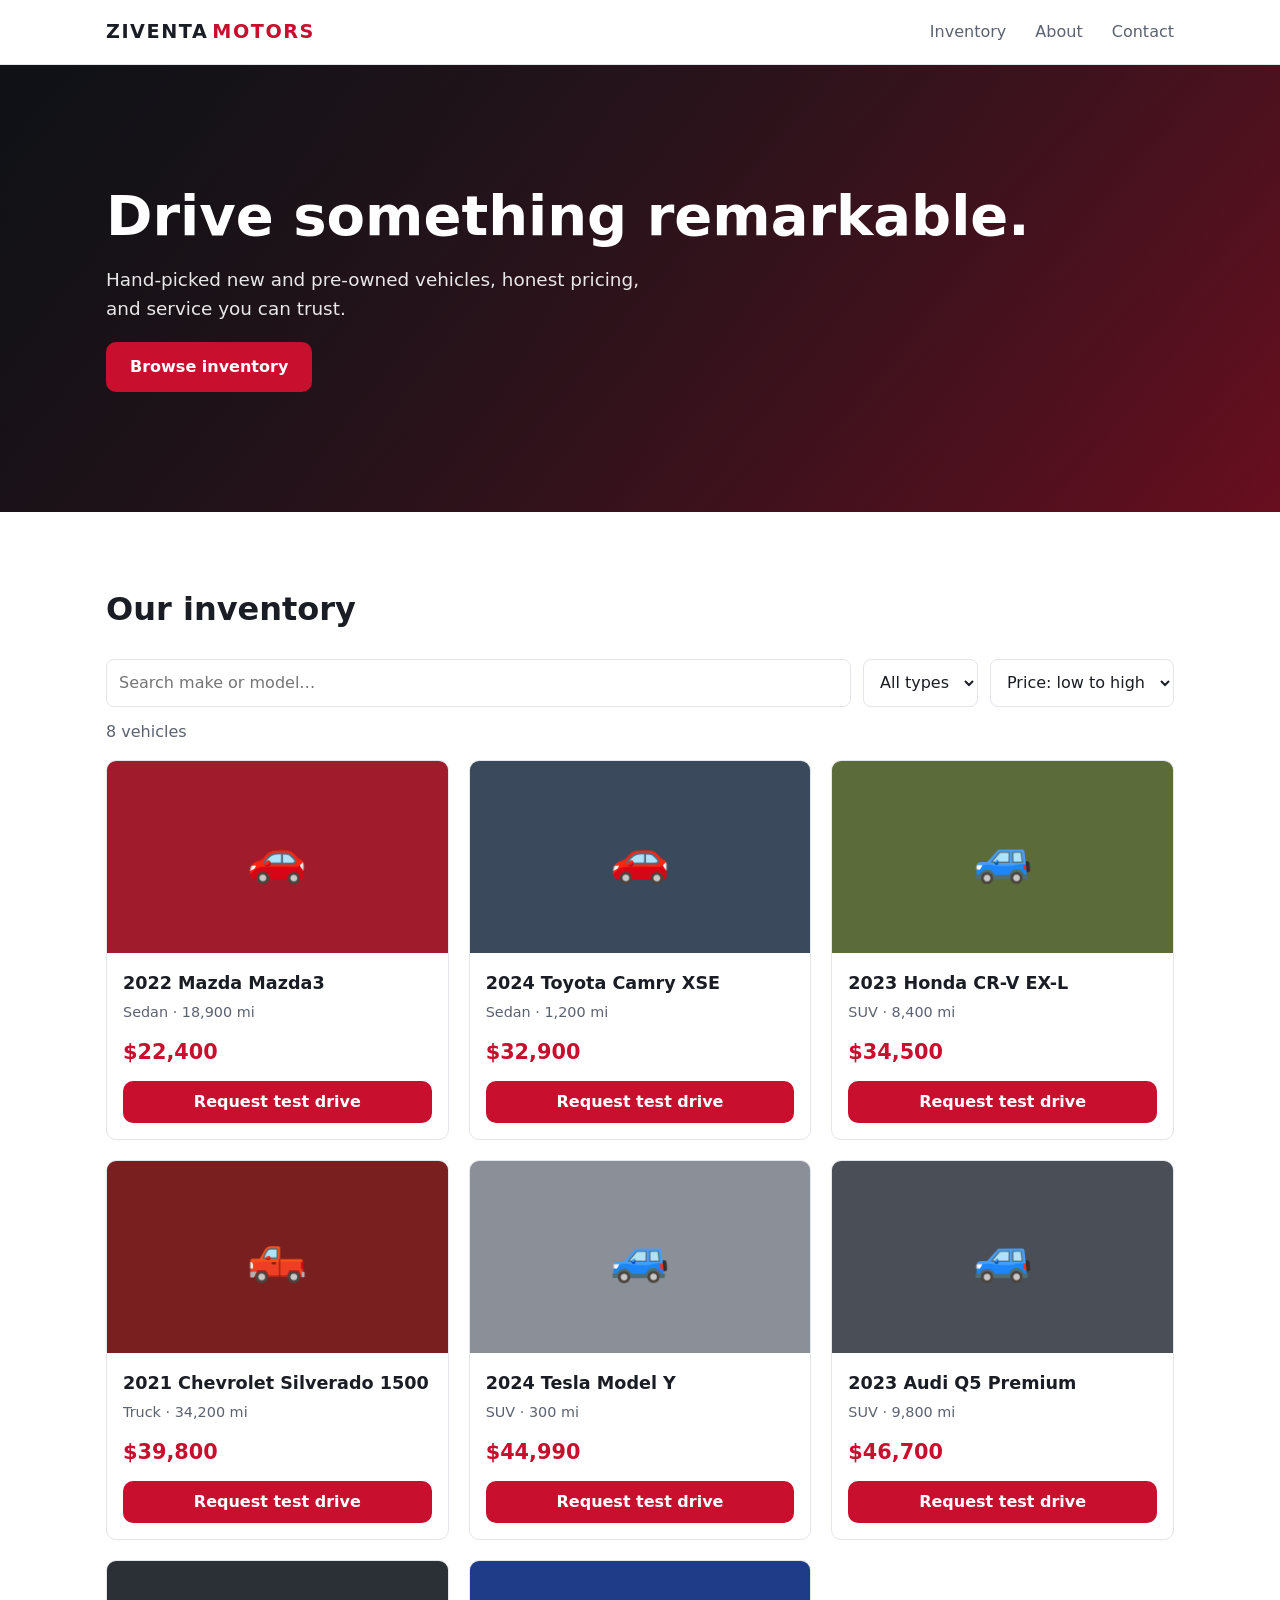
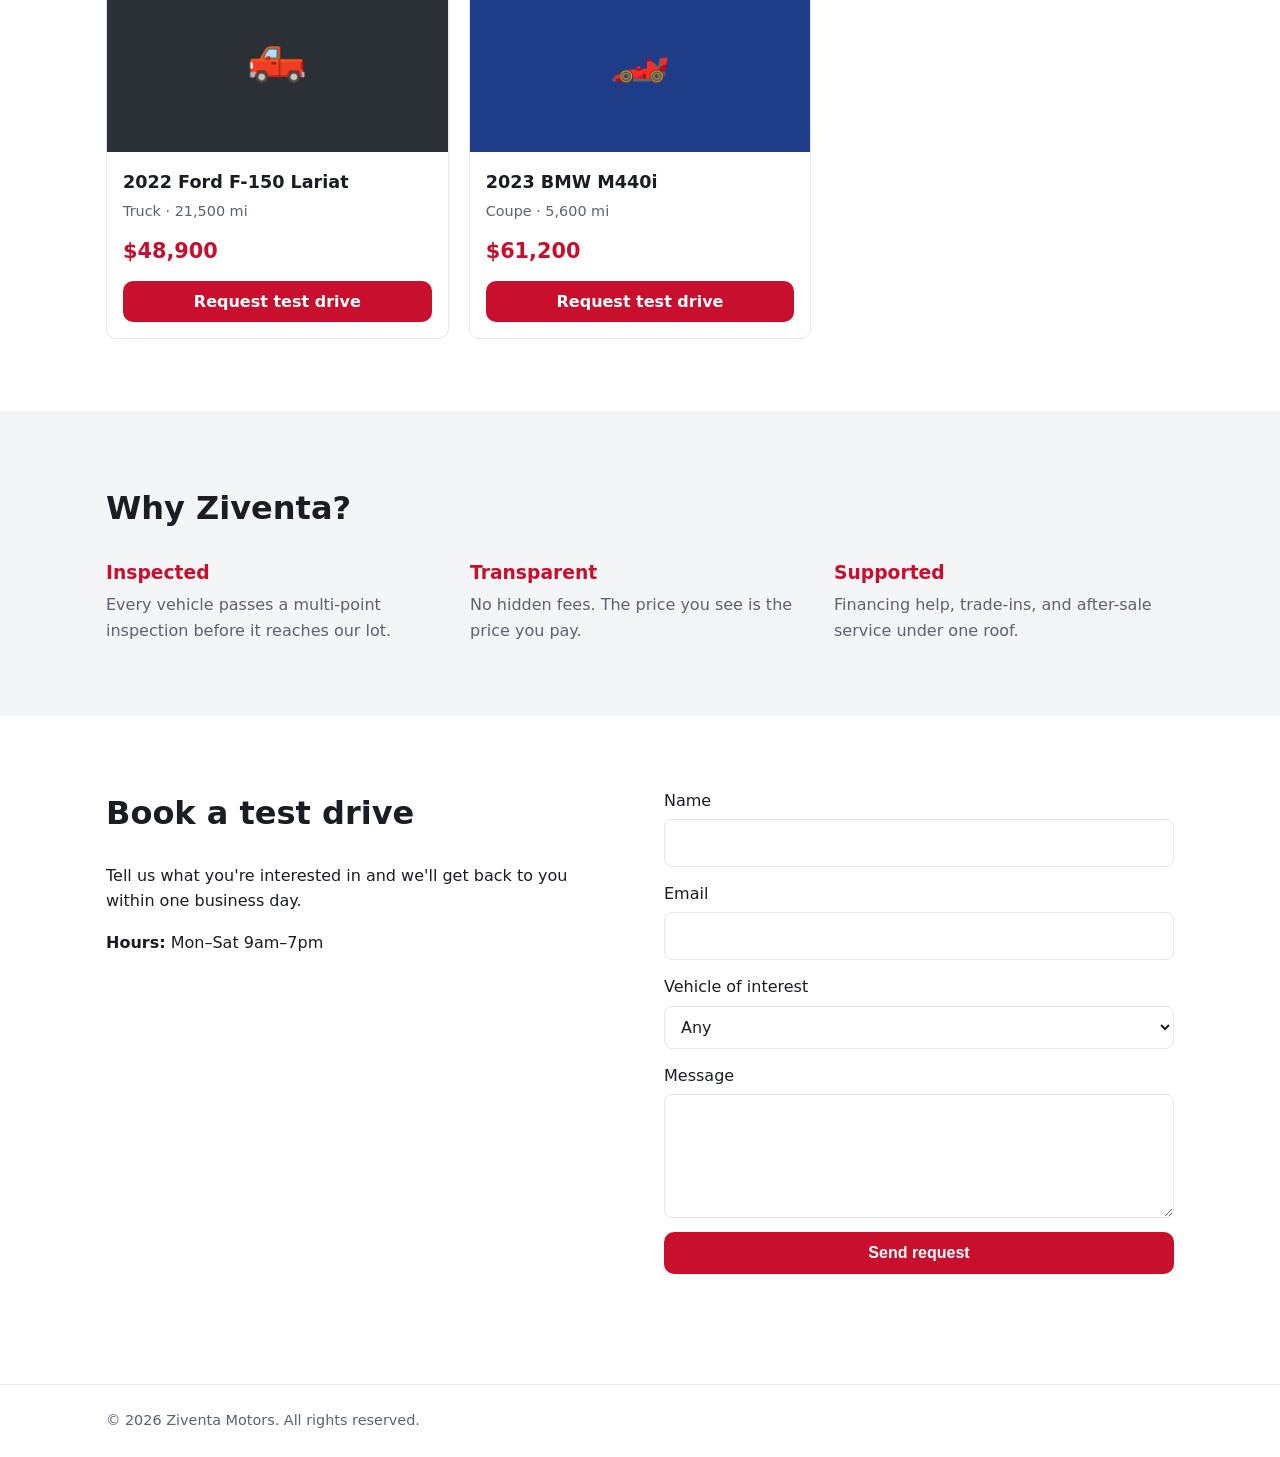
==== index.html @ 23d51e22 "Add Ziventa Motors dealership website Static HTML/CSS/JS site with hero, searchable/filterable inven" ====
<!doctype html>
<html lang="en">
<head>
  <meta charset="utf-8">
  <meta name="viewport" content="width=device-width, initial-scale=1">
  <title>Ziventa Motors</title>
  <meta name="description" content="Ziventa Motors — quality new and pre-owned vehicles.">
  <link rel="stylesheet" href="css/styles.css">
</head>
<body>
  <header class="site-header">
    <div class="container header-inner">
      <a href="#" class="logo">ZIVENTA<span>MOTORS</span></a>
      <button class="nav-toggle" aria-label="Toggle menu" aria-expanded="false">☰</button>
      <nav class="nav">
        <a href="#inventory">Inventory</a>
        <a href="#about">About</a>
        <a href="#contact">Contact</a>
      </nav>
    </div>
  </header>

  <section class="hero">
    <div class="container">
      <h1>Drive something remarkable.</h1>
      <p>Hand-picked new and pre-owned vehicles, honest pricing, and service you can trust.</p>
      <a href="#inventory" class="btn">Browse inventory</a>
    </div>
  </section>

  <main>
    <section id="inventory" class="section">
      <div class="container">
        <h2>Our inventory</h2>
        <div class="filters">
          <input type="search" id="search" placeholder="Search make or model…" aria-label="Search">
          <select id="type" aria-label="Body type">
            <option value="">All types</option>
            <option>Sedan</option>
            <option>SUV</option>
            <option>Truck</option>
            <option>Coupe</option>
          </select>
          <select id="sort" aria-label="Sort">
            <option value="price-asc">Price: low to high</option>
            <option value="price-desc">Price: high to low</option>
            <option value="year-desc">Newest first</option>
          </select>
        </div>
        <p id="count" class="count"></p>
        <div id="grid" class="grid"></div>
      </div>
    </section>

    <section id="about" class="section alt">
      <div class="container about">
        <h2>Why Ziventa?</h2>
        <div class="features">
          <div><h3>Inspected</h3><p>Every vehicle passes a multi-point inspection before it reaches our lot.</p></div>
          <div><h3>Transparent</h3><p>No hidden fees. The price you see is the price you pay.</p></div>
          <div><h3>Supported</h3><p>Financing help, trade-ins, and after-sale service under one roof.</p></div>
        </div>
      </div>
    </section>

    <section id="contact" class="section">
      <div class="container contact">
        <div>
          <h2>Book a test drive</h2>
          <p>Tell us what you're interested in and we'll get back to you within one business day.</p>
          <p><strong>Hours:</strong> Mon–Sat 9am–7pm</p>
        </div>
        <form id="contact-form" novalidate>
          <label>Name <input name="name" required></label>
          <label>Email <input name="email" type="email" required></label>
          <label>Vehicle of interest <select name="vehicle" id="vehicle-select"><option value="">Any</option></select></label>
          <label>Message <textarea name="message" rows="4"></textarea></label>
          <button type="submit" class="btn">Send request</button>
          <p id="form-status" class="form-status" role="status"></p>
        </form>
      </div>
    </section>
  </main>

  <footer class="site-footer">
    <div class="container">© <span id="year"></span> Ziventa Motors. All rights reserved.</div>
  </footer>

  <script src="js/inventory.js"></script>
  <script src="js/main.js"></script>
</body>
</html>
---- css/styles.css ----
:root {
  --bg: #ffffff;
  --bg-alt: #f4f5f7;
  --text: #1a1d23;
  --muted: #5b6270;
  --accent: #c8102e;
  --accent-dark: #a00d25;
  --card: #ffffff;
  --border: #e2e5ea;
  --radius: 10px;
}
@media (prefers-color-scheme: dark) {
  :root {
    --bg: #111317;
    --bg-alt: #181b21;
    --text: #eef0f3;
    --muted: #9aa2b1;
    --card: #1d2027;
    --border: #2c313a;
  }
}
* { box-sizing: border-box; }
body {
  margin: 0;
  font-family: system-ui, -apple-system, "Segoe UI", Roboto, sans-serif;
  background: var(--bg);
  color: var(--text);
  line-height: 1.6;
}
.container { max-width: 1100px; margin: 0 auto; padding: 0 16px; }
a { color: inherit; }

.site-header { position: sticky; top: 0; z-index: 10; background: var(--bg); border-bottom: 1px solid var(--border); }
.header-inner { display: flex; align-items: center; justify-content: space-between; height: 64px; }
.logo { font-weight: 800; letter-spacing: .08em; text-decoration: none; font-size: 1.2rem; }
.logo span { color: var(--accent); margin-left: 4px; }
.nav a { margin-left: 24px; text-decoration: none; color: var(--muted); font-weight: 500; }
.nav a:hover { color: var(--text); }
.nav-toggle { display: none; background: none; border: 0; font-size: 1.5rem; color: var(--text); cursor: pointer; }

.hero {
  padding: 120px 0;
  color: #fff;
  background: linear-gradient(120deg, rgba(10,12,16,.85), rgba(10,12,16,.5)),
              linear-gradient(135deg, #2b2f36, #c8102e);
}
.hero h1 { font-size: clamp(2rem, 5vw, 3.5rem); margin: 0 0 12px; line-height: 1.1; }
.hero p { font-size: 1.15rem; max-width: 560px; opacity: .9; }

.btn {
  display: inline-block; background: var(--accent); color: #fff; border: 0;
  padding: 12px 24px; border-radius: var(--radius); font-weight: 600;
  text-decoration: none; cursor: pointer; font-size: 1rem;
}
.btn:hover { background: var(--accent-dark); }

.section { padding: 72px 0; }
.section.alt { background: var(--bg-alt); }
h2 { font-size: 2rem; margin: 0 0 24px; }

.filters { display: flex; flex-wrap: wrap; gap: 12px; margin-bottom: 12px; }
.filters input, .filters select, form input, form select, form textarea {
  padding: 10px 12px; border: 1px solid var(--border); border-radius: 8px;
  background: var(--card); color: var(--text); font: inherit;
}
.filters input { flex: 1 1 240px; }
.count { color: var(--muted); margin: 0 0 16px; }

.grid { display: grid; grid-template-columns: repeat(auto-fill, minmax(260px, 1fr)); gap: 20px; }
.card {
  background: var(--card); border: 1px solid var(--border); border-radius: var(--radius);
  overflow: hidden; display: flex; flex-direction: column;
}
.card-img {
  aspect-ratio: 16 / 9; display: grid; place-items: center;
  font-size: 3rem; color: #fff;
}
.card-body { padding: 16px; display: flex; flex-direction: column; gap: 4px; flex: 1; }
.card-body h3 { margin: 0; font-size: 1.1rem; }
.card-meta { color: var(--muted); font-size: .9rem; }
.card-price { font-size: 1.3rem; font-weight: 700; color: var(--accent); margin-top: auto; padding-top: 8px; }
.card-body .btn { margin-top: 8px; text-align: center; padding: 8px 16px; }
.empty { color: var(--muted); grid-column: 1 / -1; }

.features { display: grid; grid-template-columns: repeat(auto-fit, minmax(220px, 1fr)); gap: 24px; }
.features h3 { margin: 0 0 4px; color: var(--accent); }
.features p { margin: 0; color: var(--muted); }

.contact { display: grid; grid-template-columns: 1fr 1fr; gap: 48px; }
form { display: flex; flex-direction: column; gap: 14px; }
form label { display: flex; flex-direction: column; gap: 6px; font-weight: 500; }
.form-status { margin: 0; min-height: 1.5em; }
.form-status.error { color: var(--accent); }
.form-status.ok { color: #1f9d55; }

.site-footer { border-top: 1px solid var(--border); padding: 24px 0; color: var(--muted); font-size: .9rem; }

@media (max-width: 720px) {
  .nav-toggle { display: block; }
  .nav {
    display: none; position: absolute; top: 64px; left: 0; right: 0;
    background: var(--bg); border-bottom: 1px solid var(--border); flex-direction: column; padding: 8px 16px;
  }
  .nav.open { display: flex; }
  .nav a { margin: 8px 0; }
  .contact { grid-template-columns: 1fr; gap: 24px; }
  .hero { padding: 80px 0; }
}
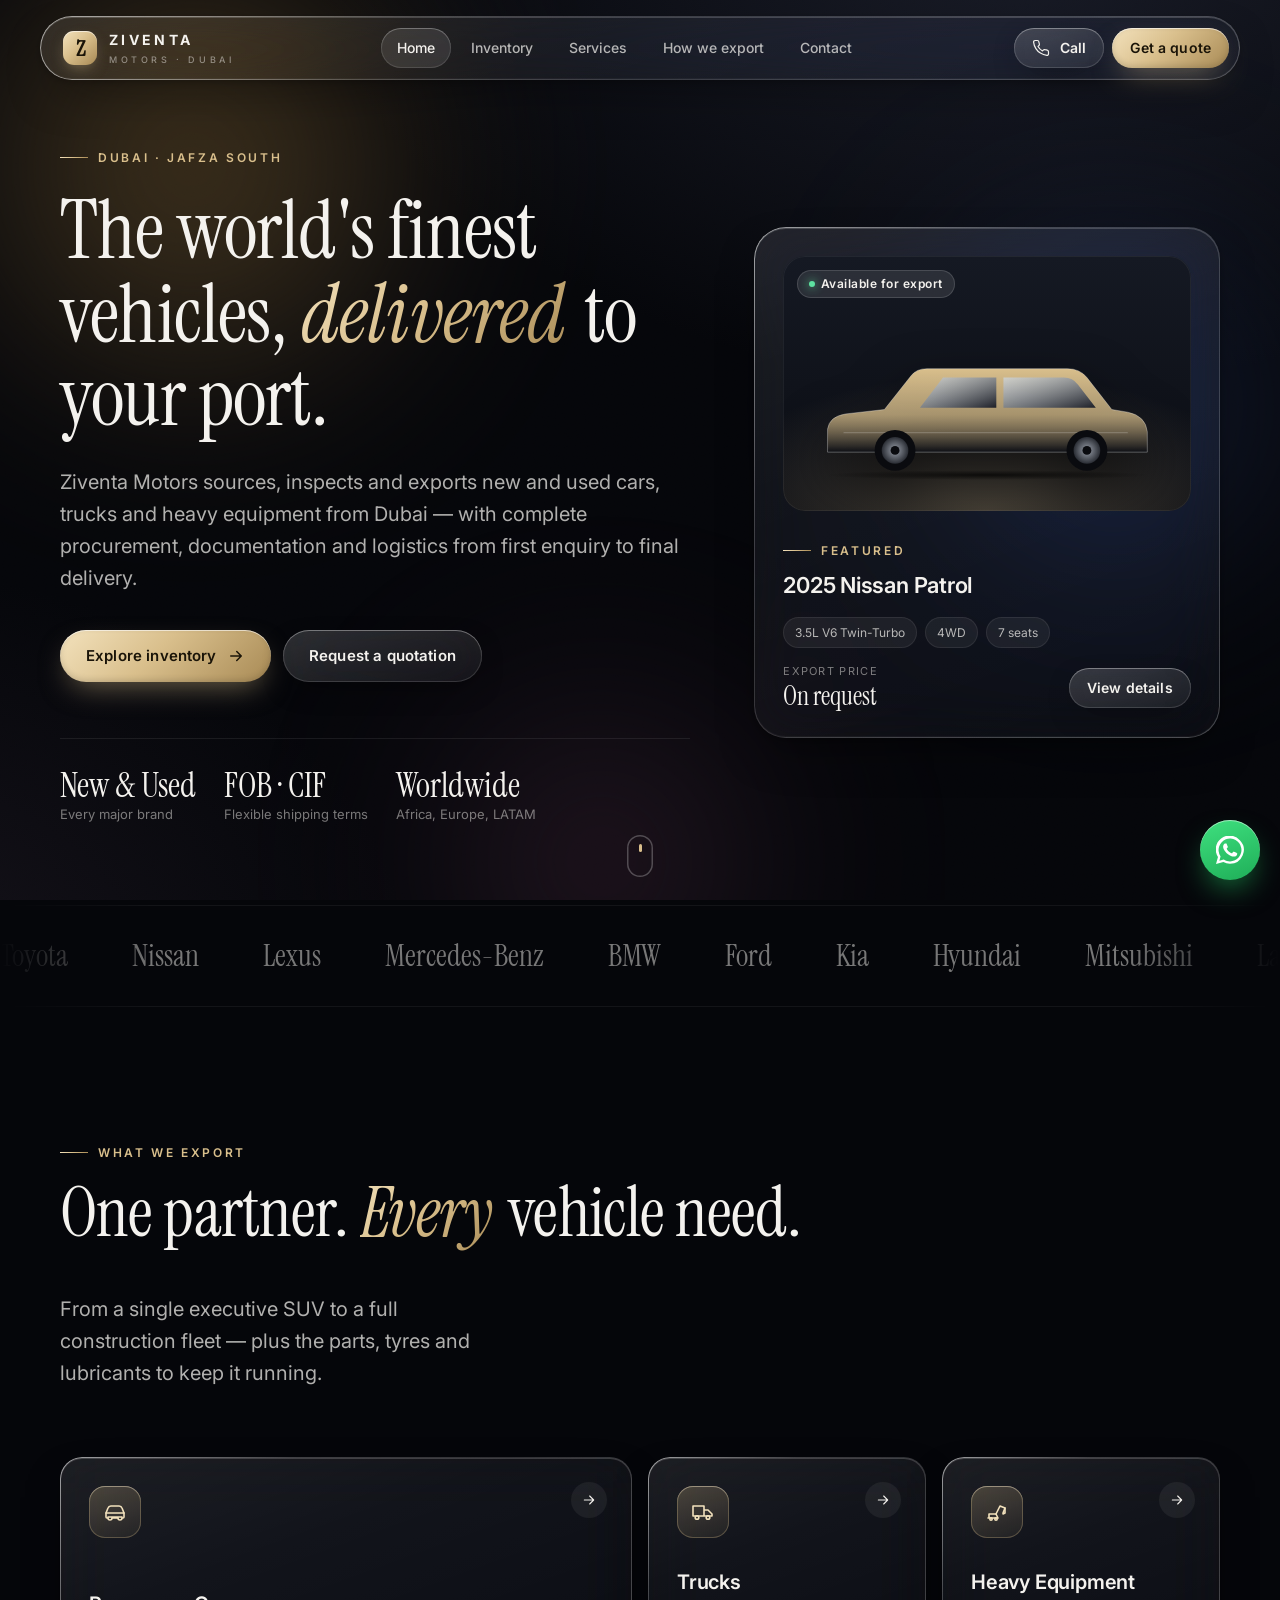
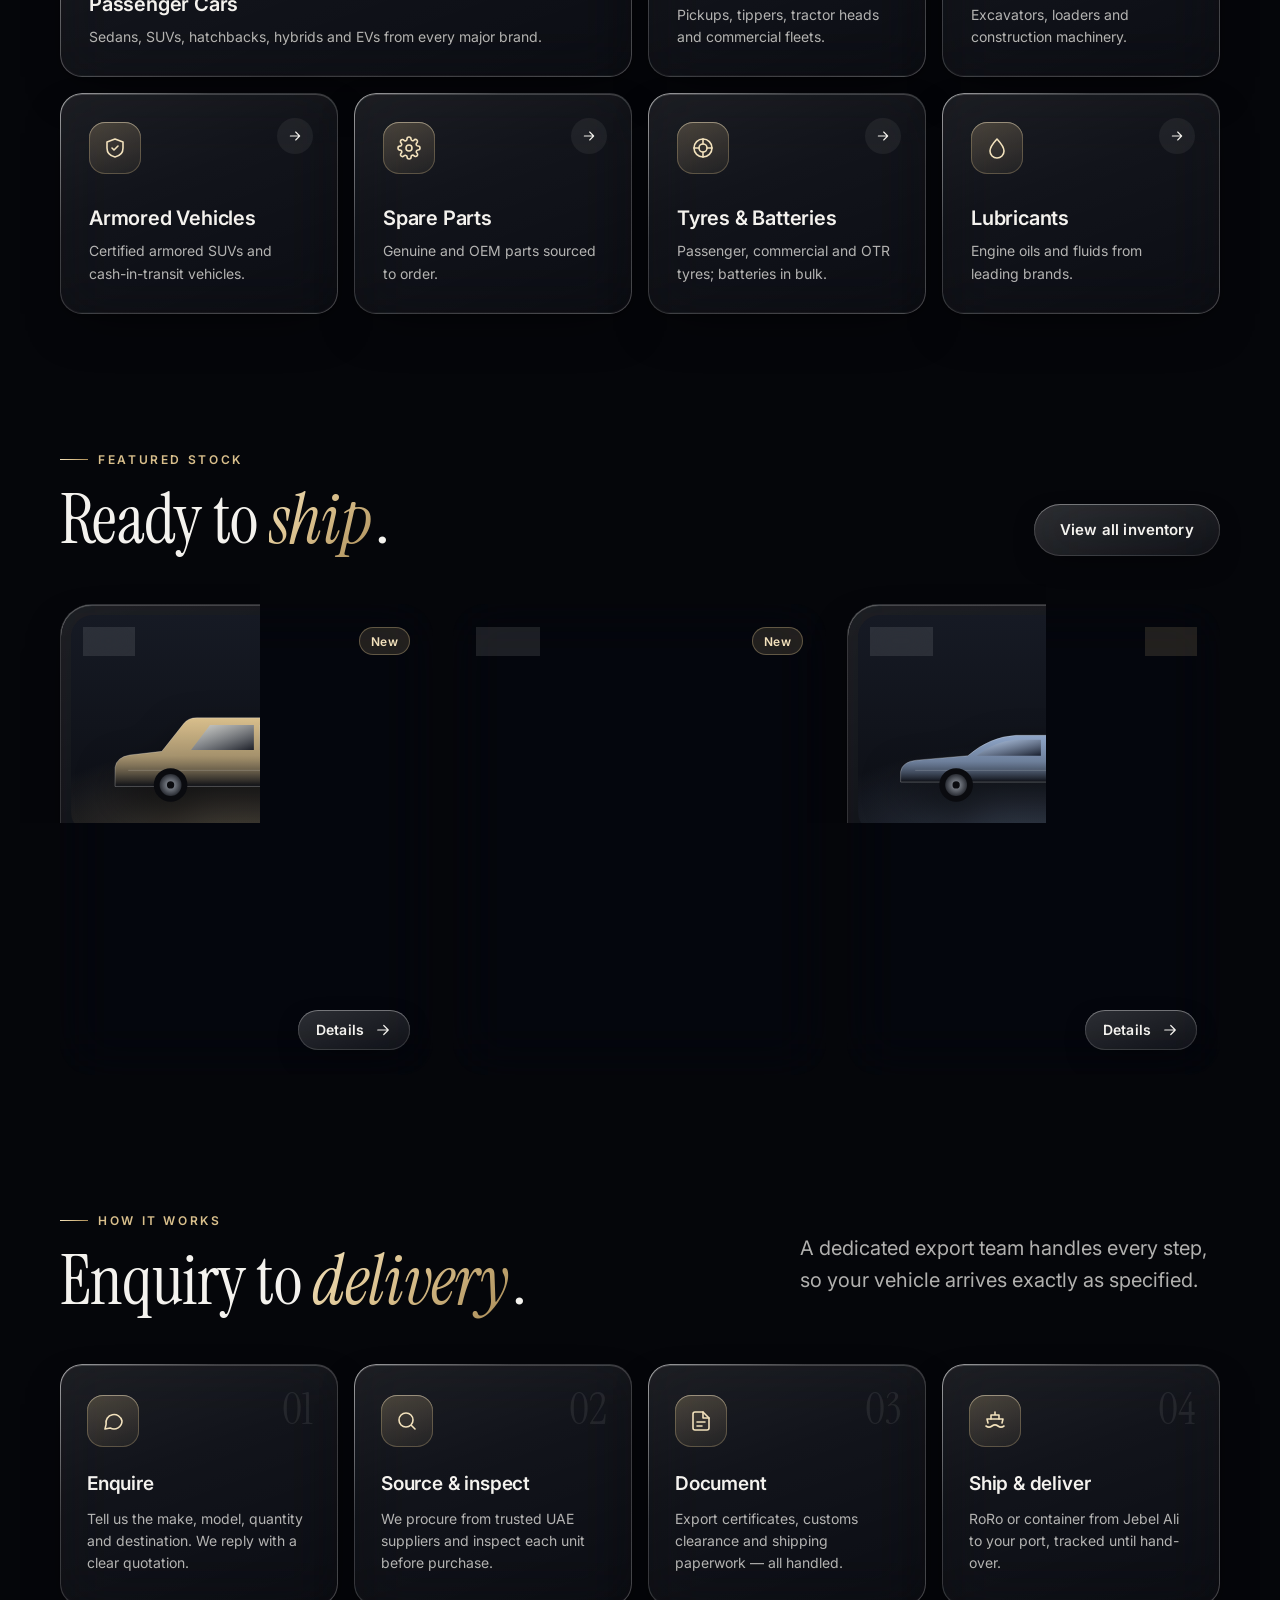
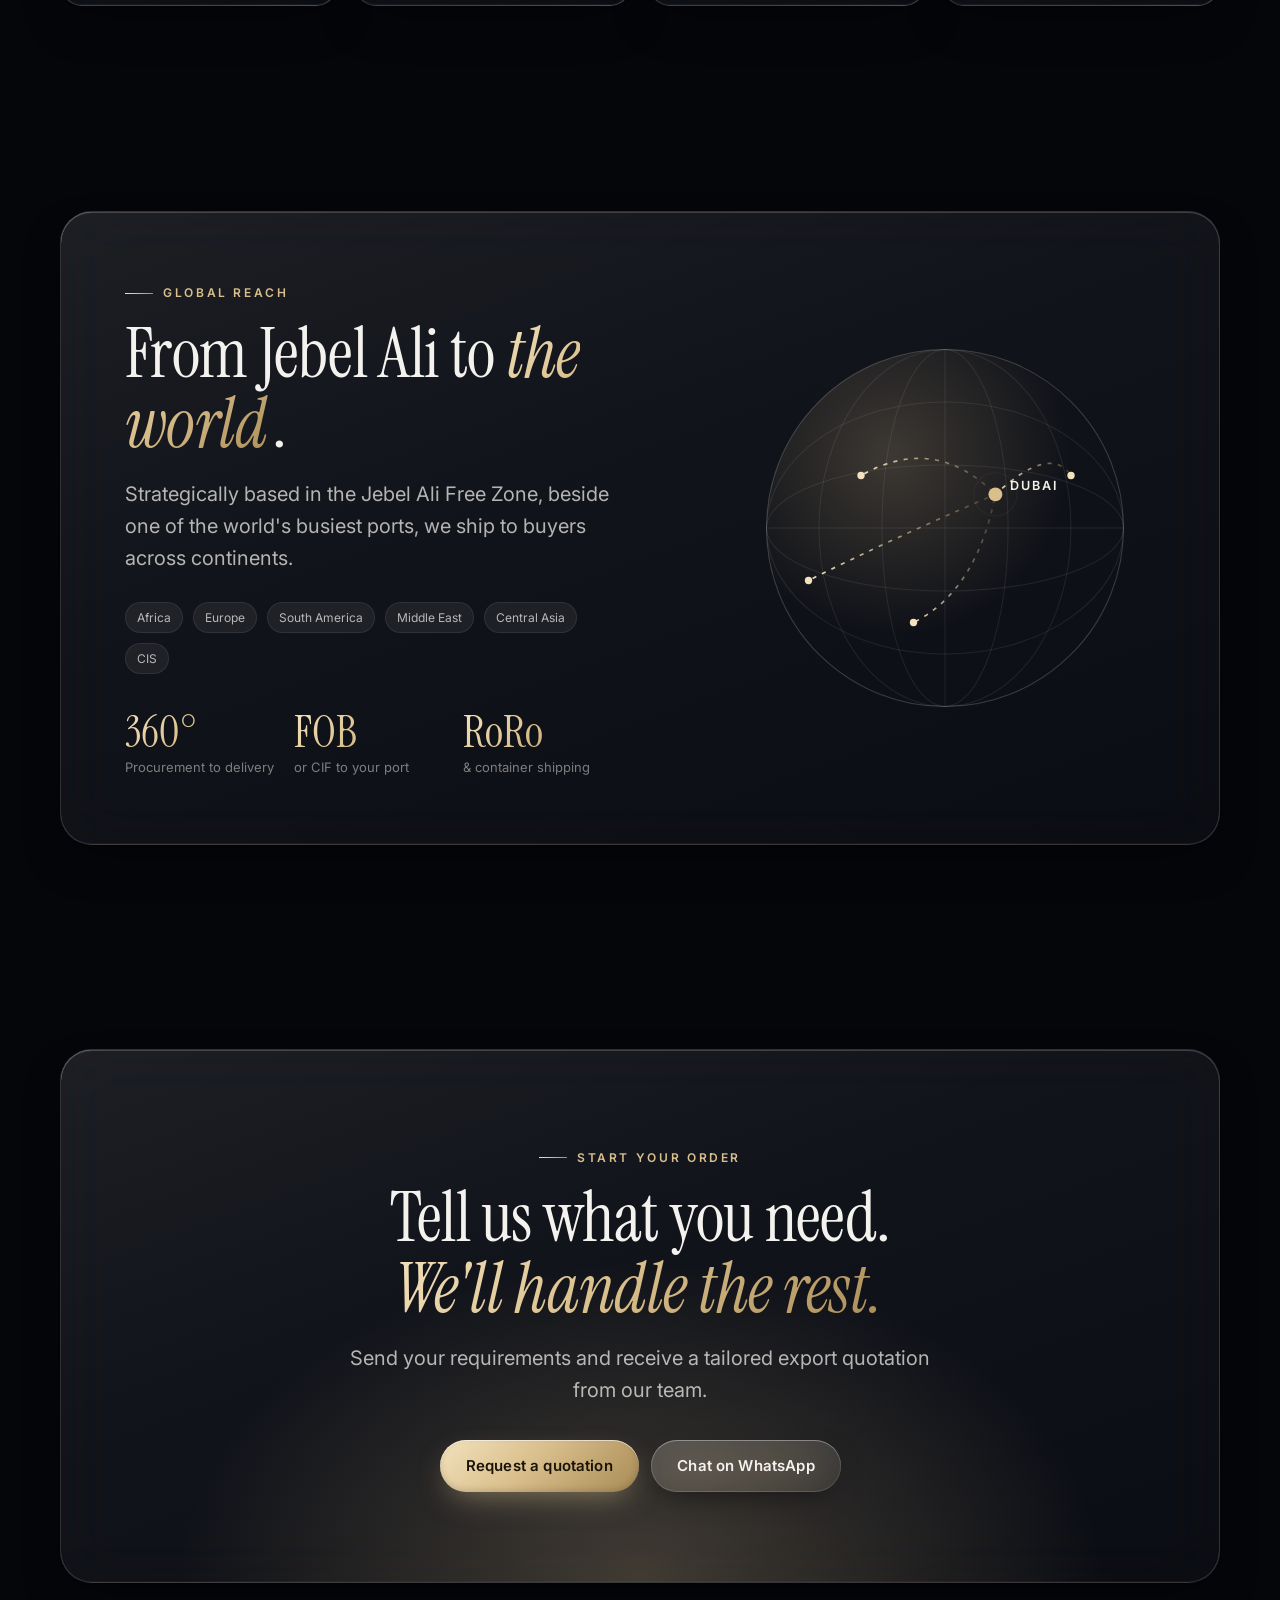
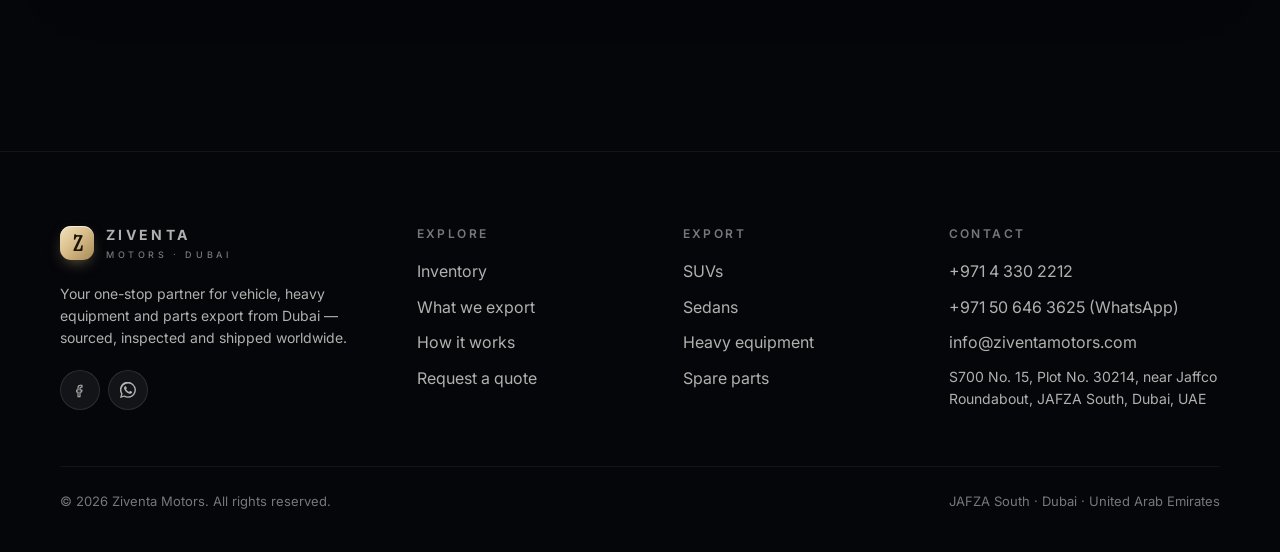
==== commit 22c6bde8: "Redesign site with liquid-glass luxury theme Replace prototype with multi-page export-focused site: " ====
--- a/index.html
+++ b/index.html
@@ -2,91 +2,144 @@
 <html lang="en">
 <head>
   <meta charset="utf-8">
-  <meta name="viewport" content="width=device-width, initial-scale=1">
-  <title>Ziventa Motors</title>
-  <meta name="description" content="Ziventa Motors — quality new and pre-owned vehicles.">
-  <link rel="stylesheet" href="css/styles.css">
+  <meta name="viewport" content="width=device-width, initial-scale=1, viewport-fit=cover">
+  <meta name="theme-color" content="#05060a">
+  <link rel="icon" href="assets/img/favicon.svg" type="image/svg+xml">
+  <link rel="preconnect" href="https://fonts.googleapis.com">
+  <link rel="preconnect" href="https://fonts.gstatic.com" crossorigin>
+  <link href="https://fonts.googleapis.com/css2?family=Instrument+Serif:ital@0;1&family=Inter:wght@400;500;600;700&display=swap" rel="stylesheet">
+  <link rel="stylesheet" href="assets/css/styles.css">
+  <title>Ziventa Motors · Vehicle Export from Dubai</title>
+  <meta name="description" content="Ziventa Motors exports new and used cars, trucks, heavy equipment, spare parts, tyres and lubricants from Dubai to Africa, Europe, South America and beyond.">
 </head>
-<body>
-  <header class="site-header">
-    <div class="container header-inner">
-      <a href="#" class="logo">ZIVENTA<span>MOTORS</span></a>
-      <button class="nav-toggle" aria-label="Toggle menu" aria-expanded="false">☰</button>
-      <nav class="nav">
-        <a href="#inventory">Inventory</a>
-        <a href="#about">About</a>
-        <a href="#contact">Contact</a>
-      </nav>
-    </div>
-  </header>
+<body data-page="home">
+  <main>
+    <section class="hero">
+      <div class="container hero-grid">
+        <div>
+          <span class="eyebrow reveal">Dubai · JAFZA South</span>
+          <h1 class="display reveal" data-delay="1">The world's finest vehicles, <em>delivered</em> to your port.</h1>
+          <p class="lead reveal" data-delay="2">Ziventa Motors sources, inspects and exports new and used cars, trucks and heavy equipment from Dubai — with complete procurement, documentation and logistics from first enquiry to final delivery.</p>
+          <div class="hero-cta reveal" data-delay="3">
+            <a class="btn btn-gold" href="inventory.html">Explore inventory <svg viewBox="0 0 24 24" fill="none" stroke="currentColor" stroke-width="2" stroke-linecap="round" stroke-linejoin="round"><path d="M5 12h14M13 6l6 6-6 6"/></svg></a>
+            <a class="btn btn-glass" href="contact.html">Request a quotation</a>
+          </div>
+          <div class="hero-meta reveal" data-delay="3">
+            <div><strong>New &amp; Used</strong>Every major brand</div>
+            <div><strong>FOB · CIF</strong>Flexible shipping terms</div>
+            <div><strong>Worldwide</strong>Africa, Europe, LATAM</div>
+          </div>
+        </div>
+        <div class="hero-card glass sheen reveal" data-delay="2">
+          <div class="hero-car" id="hero-car"></div>
+          <span class="eyebrow">Featured</span>
+          <h3 id="hero-title" style="margin-top:8px"></h3>
+          <div class="spec-chips" id="hero-chips"></div>
+          <div class="row">
+            <div class="price"><small>Export price</small>On request</div>
+            <a class="btn btn-glass btn-sm" id="hero-link" href="inventory.html">View details</a>
+          </div>
+        </div>
+      </div>
+      <div class="scroll-hint" aria-hidden="true"></div>
+    </section>
 
-  <section class="hero">
-    <div class="container">
-      <h1>Drive something remarkable.</h1>
-      <p>Hand-picked new and pre-owned vehicles, honest pricing, and service you can trust.</p>
-      <a href="#inventory" class="btn">Browse inventory</a>
-    </div>
-  </section>
+    <div class="marquee" aria-label="Brands we export"><div class="marquee-track" id="marquee"></div></div>
 
-  <main>
-    <section id="inventory" class="section">
+    <section class="section" id="services">
       <div class="container">
-        <h2>Our inventory</h2>
-        <div class="filters">
-          <input type="search" id="search" placeholder="Search make or model…" aria-label="Search">
-          <select id="type" aria-label="Body type">
-            <option value="">All types</option>
-            <option>Sedan</option>
-            <option>SUV</option>
-            <option>Truck</option>
-            <option>Coupe</option>
-          </select>
-          <select id="sort" aria-label="Sort">
-            <option value="price-asc">Price: low to high</option>
-            <option value="price-desc">Price: high to low</option>
-            <option value="year-desc">Newest first</option>
-          </select>
+        <div class="section-head">
+          <div><span class="eyebrow reveal">What we export</span><h2 class="display reveal" data-delay="1">One partner. <em>Every</em> vehicle need.</h2></div>
+          <p class="lead reveal" data-delay="2" style="max-width:420px">From a single executive SUV to a full construction fleet — plus the parts, tyres and lubricants to keep it running.</p>
         </div>
-        <p id="count" class="count"></p>
-        <div id="grid" class="grid"></div>
+        <div class="tiles" id="tiles"></div>
       </div>
     </section>
 
-    <section id="about" class="section alt">
-      <div class="container about">
-        <h2>Why Ziventa?</h2>
-        <div class="features">
-          <div><h3>Inspected</h3><p>Every vehicle passes a multi-point inspection before it reaches our lot.</p></div>
-          <div><h3>Transparent</h3><p>No hidden fees. The price you see is the price you pay.</p></div>
-          <div><h3>Supported</h3><p>Financing help, trade-ins, and after-sale service under one roof.</p></div>
+    <section class="section" style="padding-top:0">
+      <div class="container">
+        <div class="section-head">
+          <div><span class="eyebrow reveal">Featured stock</span><h2 class="display reveal" data-delay="1">Ready to <em>ship</em>.</h2></div>
+          <a class="btn btn-glass reveal" href="inventory.html">View all inventory</a>
+        </div>
+        <div class="grid" id="featured"></div>
+      </div>
+    </section>
+
+    <section class="section" id="process" style="padding-top:0">
+      <div class="container">
+        <div class="section-head">
+          <div><span class="eyebrow reveal">How it works</span><h2 class="display reveal" data-delay="1">Enquiry to <em>delivery</em>.</h2></div>
+          <p class="lead reveal" data-delay="2" style="max-width:420px">A dedicated export team handles every step, so your vehicle arrives exactly as specified.</p>
+        </div>
+        <div class="steps">
+          <div class="step glass reveal"><span class="tile-icon"><svg viewBox="0 0 24 24" fill="none" stroke="currentColor" stroke-width="1.6" stroke-linecap="round" stroke-linejoin="round"><path d="M21 12a8 8 0 0 1-11.8 7L4 20l1.1-4.6A8 8 0 1 1 21 12z"/></svg></span><h3>Enquire</h3><p>Tell us the make, model, quantity and destination. We reply with a clear quotation.</p></div>
+          <div class="step glass reveal" data-delay="1"><span class="tile-icon"><svg viewBox="0 0 24 24" fill="none" stroke="currentColor" stroke-width="1.6" stroke-linecap="round" stroke-linejoin="round"><circle cx="11" cy="11" r="7"/><path d="m20 20-3.5-3.5"/></svg></span><h3>Source &amp; inspect</h3><p>We procure from trusted UAE suppliers and inspect each unit before purchase.</p></div>
+          <div class="step glass reveal" data-delay="2"><span class="tile-icon"><svg viewBox="0 0 24 24" fill="none" stroke="currentColor" stroke-width="1.6" stroke-linecap="round" stroke-linejoin="round"><path d="M14 3H6a2 2 0 0 0-2 2v14a2 2 0 0 0 2 2h12a2 2 0 0 0 2-2V9z"/><path d="M14 3v6h6M8 13h8M8 17h5"/></svg></span><h3>Document</h3><p>Export certificates, customs clearance and shipping paperwork — all handled.</p></div>
+          <div class="step glass reveal" data-delay="3"><span class="tile-icon"><svg viewBox="0 0 24 24" fill="none" stroke="currentColor" stroke-width="1.6" stroke-linecap="round" stroke-linejoin="round"><path d="M3 17c2 1.5 4 1.5 6 0s4-1.5 6 0 4 1.5 6 0"/><path d="M5 14 4 10h16l-1 4"/><path d="M8 10V6h8v4M12 3v3"/></svg></span><h3>Ship &amp; deliver</h3><p>RoRo or container from Jebel Ali to your port, tracked until hand-over.</p></div>
         </div>
       </div>
     </section>
 
-    <section id="contact" class="section">
-      <div class="container contact">
-        <div>
-          <h2>Book a test drive</h2>
-          <p>Tell us what you're interested in and we'll get back to you within one business day.</p>
-          <p><strong>Hours:</strong> Mon–Sat 9am–7pm</p>
+    <section class="section-sm">
+      <div class="container">
+        <div class="band glass reveal">
+          <div>
+            <span class="eyebrow">Global reach</span>
+            <h2 class="display" style="margin-top:16px">From Jebel Ali to <em>the world</em>.</h2>
+            <p class="lead" style="margin-top:18px">Strategically based in the Jebel Ali Free Zone, beside one of the world's busiest ports, we ship to buyers across continents.</p>
+            <div class="region-list" id="regions"></div>
+            <div class="stats">
+              <div><strong>360°</strong><span>Procurement to delivery</span></div>
+              <div><strong>FOB</strong><span>or CIF to your port</span></div>
+              <div><strong>RoRo</strong><span>&amp; container shipping</span></div>
+            </div>
+          </div>
+          <div class="globe" aria-hidden="true">
+            <svg viewBox="0 0 400 400" fill="none">
+              <defs>
+                <radialGradient id="gl" cx="35%" cy="30%"><stop offset="0" stop-color="#d9bf8c" stop-opacity=".22"/><stop offset="1" stop-color="#d9bf8c" stop-opacity="0"/></radialGradient>
+                <linearGradient id="arc" x1="0" x2="1"><stop offset="0" stop-color="#f3e2bd"/><stop offset="1" stop-color="#d9bf8c" stop-opacity=".2"/></linearGradient>
+              </defs>
+              <circle cx="200" cy="200" r="170" fill="url(#gl)" stroke="rgba(255,255,255,.18)"/>
+              <g stroke="rgba(255,255,255,.08)">
+                <ellipse cx="200" cy="200" rx="170" ry="60"/><ellipse cx="200" cy="200" rx="170" ry="120"/>
+                <ellipse cx="200" cy="200" rx="60" ry="170"/><ellipse cx="200" cy="200" rx="120" ry="170"/>
+                <path d="M30 200h340M200 30v340"/>
+              </g>
+              <g stroke="url(#arc)" stroke-width="1.6" stroke-dasharray="4 6">
+                <path d="M248 168Q190 110 120 150"><animate attributeName="stroke-dashoffset" from="40" to="0" dur="2.4s" repeatCount="indefinite"/></path>
+                <path d="M248 168Q230 260 170 290"><animate attributeName="stroke-dashoffset" from="40" to="0" dur="2.8s" repeatCount="indefinite"/></path>
+                <path d="M248 168Q150 210 70 250"><animate attributeName="stroke-dashoffset" from="40" to="0" dur="3.2s" repeatCount="indefinite"/></path>
+                <path d="M248 168Q300 120 320 150"><animate attributeName="stroke-dashoffset" from="40" to="0" dur="2.6s" repeatCount="indefinite"/></path>
+              </g>
+              <g fill="#f3e2bd">
+                <circle cx="120" cy="150" r="3.5"/><circle cx="170" cy="290" r="3.5"/><circle cx="70" cy="250" r="3.5"/><circle cx="320" cy="150" r="3.5"/>
+              </g>
+              <circle cx="248" cy="168" r="7" fill="#d9bf8c"><animate attributeName="r" values="6;9;6" dur="2s" repeatCount="indefinite"/></circle>
+              <circle cx="248" cy="168" r="16" stroke="#d9bf8c" stroke-opacity=".5"><animate attributeName="r" values="8;22" dur="2s" repeatCount="indefinite"/><animate attributeName="stroke-opacity" values=".6;0" dur="2s" repeatCount="indefinite"/></circle>
+              <text x="262" y="164" fill="#f4f2ee" font-family="Inter, sans-serif" font-size="12" font-weight="600" letter-spacing="2">DUBAI</text>
+            </svg>
+          </div>
         </div>
-        <form id="contact-form" novalidate>
-          <label>Name <input name="name" required></label>
-          <label>Email <input name="email" type="email" required></label>
-          <label>Vehicle of interest <select name="vehicle" id="vehicle-select"><option value="">Any</option></select></label>
-          <label>Message <textarea name="message" rows="4"></textarea></label>
-          <button type="submit" class="btn">Send request</button>
-          <p id="form-status" class="form-status" role="status"></p>
-        </form>
+      </div>
+    </section>
+
+    <section class="section">
+      <div class="container">
+        <div class="cta glass reveal">
+          <span class="eyebrow">Start your order</span>
+          <h2 class="display" style="margin-top:16px">Tell us what you need.<br><em>We'll handle the rest.</em></h2>
+          <p class="lead">Send your requirements and receive a tailored export quotation from our team.</p>
+          <div class="hero-cta">
+            <a class="btn btn-gold" href="contact.html">Request a quotation</a>
+            <a class="btn btn-glass" href="https://wa.me/971506463625" target="_blank" rel="noopener">Chat on WhatsApp</a>
+          </div>
+        </div>
       </div>
     </section>
   </main>
-
-  <footer class="site-footer">
-    <div class="container">© <span id="year"></span> Ziventa Motors. All rights reserved.</div>
-  </footer>
-
-  <script src="js/inventory.js"></script>
-  <script src="js/main.js"></script>
+  <script src="assets/js/data.js"></script>
+  <script src="assets/js/app.js"></script>
 </body>
 </html>
--- a/assets/css/styles.css
+++ b/assets/css/styles.css
@@ -0,0 +1,504 @@
+/* ==========================================================================
+   Ziventa Motors — Liquid Glass design system
+   ========================================================================== */
+
+:root {
+  color-scheme: dark;
+
+  /* Base */
+  --ink-0: #05060a;
+  --ink-1: #0a0c12;
+  --ink-2: #11141c;
+  --text: #f4f2ee;
+  --text-2: rgba(244, 242, 238, 0.72);
+  --text-3: rgba(244, 242, 238, 0.48);
+
+  /* Luxury accent: champagne gold */
+  --gold: #d9bf8c;
+  --gold-hi: #f3e2bd;
+  --gold-lo: #a88a55;
+  --gold-grad: linear-gradient(135deg, var(--gold-hi) 0%, var(--gold) 45%, var(--gold-lo) 100%);
+
+  /* Glass */
+  --glass-fill: rgba(255, 255, 255, 0.06);
+  --glass-fill-hi: rgba(255, 255, 255, 0.10);
+  --glass-stroke: rgba(255, 255, 255, 0.14);
+  --glass-stroke-hi: rgba(255, 255, 255, 0.28);
+  --glass-blur: blur(28px) saturate(180%);
+  --glass-shadow:
+    0 1px 0 0 rgba(255, 255, 255, 0.18) inset,
+    0 -1px 0 0 rgba(255, 255, 255, 0.04) inset,
+    0 20px 50px -20px rgba(0, 0, 0, 0.6),
+    0 2px 6px rgba(0, 0, 0, 0.25);
+
+  /* Shape & motion */
+  --r-sm: 14px;
+  --r-md: 22px;
+  --r-lg: 32px;
+  --r-pill: 999px;
+  --ease: cubic-bezier(0.2, 0.8, 0.2, 1);
+
+  --font-display: "Instrument Serif", "Times New Roman", serif;
+  --font-body: "Inter", -apple-system, BlinkMacSystemFont, "SF Pro Text", "Segoe UI", sans-serif;
+
+  --maxw: 1240px;
+  --gutter: clamp(16px, 4vw, 40px);
+}
+
+*, *::before, *::after { box-sizing: border-box; }
+html { scroll-behavior: smooth; -webkit-text-size-adjust: 100%; }
+body {
+  margin: 0;
+  min-height: 100vh;
+  font-family: var(--font-body);
+  font-size: 16px;
+  line-height: 1.6;
+  color: var(--text);
+  background: var(--ink-0);
+  -webkit-font-smoothing: antialiased;
+  overflow-x: hidden;
+}
+img, svg { display: block; max-width: 100%; }
+a { color: inherit; text-decoration: none; }
+button, input, select, textarea { font: inherit; color: inherit; }
+::selection { background: var(--gold); color: var(--ink-0); }
+
+/* --------------------------------------------------------------------------
+   Ambient background — moving light the glass refracts
+   -------------------------------------------------------------------------- */
+.ambient {
+  position: fixed; inset: 0; z-index: -1; overflow: hidden;
+  background:
+    radial-gradient(1200px 800px at 80% -10%, #1a1d29 0%, transparent 60%),
+    radial-gradient(900px 700px at -10% 110%, #15121a 0%, transparent 60%),
+    var(--ink-0);
+}
+.ambient span {
+  position: absolute; border-radius: 50%; filter: blur(90px); opacity: 0.55;
+  animation: drift 26s var(--ease) infinite alternate;
+}
+.ambient span:nth-child(1) { width: 46vw; height: 46vw; left: -8vw; top: -10vw; background: radial-gradient(circle, #8a6a35, transparent 70%); }
+.ambient span:nth-child(2) { width: 38vw; height: 38vw; right: -6vw; top: 18vh; background: radial-gradient(circle, #23345e, transparent 70%); animation-delay: -8s; }
+.ambient span:nth-child(3) { width: 34vw; height: 34vw; left: 30vw; bottom: -14vw; background: radial-gradient(circle, #4b2a3f, transparent 70%); animation-delay: -16s; }
+.ambient::after {
+  /* fine film grain for a premium finish */
+  content: ""; position: absolute; inset: 0; opacity: 0.06; mix-blend-mode: overlay;
+  background-image: url("data:image/svg+xml,%3Csvg xmlns='http://www.w3.org/2000/svg' width='160' height='160'%3E%3Cfilter id='n'%3E%3CfeTurbulence type='fractalNoise' baseFrequency='.9' numOctaves='2' stitchTiles='stitch'/%3E%3C/filter%3E%3Crect width='100%25' height='100%25' filter='url(%23n)'/%3E%3C/svg%3E");
+}
+@keyframes drift {
+  0%   { transform: translate3d(0, 0, 0) scale(1); }
+  50%  { transform: translate3d(6vw, 4vh, 0) scale(1.12); }
+  100% { transform: translate3d(-4vw, 8vh, 0) scale(0.95); }
+}
+
+/* --------------------------------------------------------------------------
+   Liquid glass primitive
+   -------------------------------------------------------------------------- */
+.glass {
+  position: relative;
+  background: linear-gradient(160deg, var(--glass-fill-hi), var(--glass-fill) 40%, rgba(255,255,255,0.03));
+  -webkit-backdrop-filter: var(--glass-blur);
+  backdrop-filter: var(--glass-blur);
+  border: 1px solid var(--glass-stroke);
+  border-radius: var(--r-md);
+  box-shadow: var(--glass-shadow);
+  isolation: isolate;
+}
+/* specular rim: bright top-left edge fading out, like curved glass */
+.glass::before {
+  content: ""; position: absolute; inset: -1px; border-radius: inherit; padding: 1px; pointer-events: none;
+  background: linear-gradient(135deg, rgba(255,255,255,0.55), rgba(255,255,255,0.08) 30%, transparent 55%, rgba(255,255,255,0.12) 100%);
+  -webkit-mask: linear-gradient(#000 0 0) content-box, linear-gradient(#000 0 0);
+  -webkit-mask-composite: xor; mask-composite: exclude;
+}
+/* soft caustic sheen that follows the pointer (set via JS: --mx / --my) */
+.glass.sheen::after {
+  content: ""; position: absolute; inset: 0; border-radius: inherit; pointer-events: none; z-index: -1;
+  background: radial-gradient(420px circle at var(--mx, 30%) var(--my, 0%), rgba(255,255,255,0.10), transparent 45%);
+  opacity: 0; transition: opacity .4s var(--ease);
+}
+.glass.sheen:hover::after { opacity: 1; }
+
+/* --------------------------------------------------------------------------
+   Layout helpers
+   -------------------------------------------------------------------------- */
+.container { width: 100%; max-width: var(--maxw); margin: 0 auto; padding: 0 var(--gutter); }
+.section { padding: clamp(72px, 10vw, 140px) 0; }
+.section-sm { padding: clamp(48px, 6vw, 80px) 0; }
+
+.eyebrow {
+  display: inline-flex; align-items: center; gap: 10px;
+  font-size: 12px; font-weight: 600; letter-spacing: 0.22em; text-transform: uppercase; color: var(--gold);
+}
+.eyebrow::before { content: ""; width: 28px; height: 1px; background: var(--gold-grad); }
+
+h1, h2, h3 { margin: 0; font-weight: 400; letter-spacing: -0.01em; }
+.display { font-family: var(--font-display); line-height: 1.02; }
+h1.display { font-size: clamp(46px, 6.4vw, 92px); }
+h2.display { font-size: clamp(36px, 5.4vw, 72px); }
+.display em { font-style: italic; background: var(--gold-grad); -webkit-background-clip: text; background-clip: text; color: transparent; padding-right: .06em; }
+.lead { font-size: clamp(17px, 1.6vw, 20px); color: var(--text-2); max-width: 620px; }
+.muted { color: var(--text-2); }
+
+.section-head { display: flex; flex-wrap: wrap; align-items: end; justify-content: space-between; gap: 24px; margin-bottom: 48px; }
+.section-head h2 { margin-top: 16px; }
+
+/* --------------------------------------------------------------------------
+   Buttons
+   -------------------------------------------------------------------------- */
+.btn {
+  position: relative; display: inline-flex; align-items: center; justify-content: center; gap: 10px;
+  height: 52px; padding: 0 26px; border-radius: var(--r-pill); border: 0; cursor: pointer;
+  font-size: 15px; font-weight: 600; letter-spacing: 0.01em; white-space: nowrap;
+  transition: transform .35s var(--ease), box-shadow .35s var(--ease), background .35s var(--ease);
+}
+.btn:active { transform: scale(0.97); }
+.btn svg { width: 18px; height: 18px; }
+
+.btn-gold {
+  color: #1a1408; background: var(--gold-grad);
+  box-shadow: 0 1px 0 rgba(255,255,255,0.6) inset, 0 -2px 6px rgba(0,0,0,0.15) inset, 0 12px 30px -10px rgba(217,191,140,0.55);
+}
+.btn-gold:hover { transform: translateY(-2px); box-shadow: 0 1px 0 rgba(255,255,255,0.6) inset, 0 18px 40px -12px rgba(217,191,140,0.7); }
+
+.btn-glass {
+  color: var(--text);
+  background: linear-gradient(160deg, rgba(255,255,255,0.16), rgba(255,255,255,0.05));
+  -webkit-backdrop-filter: var(--glass-blur); backdrop-filter: var(--glass-blur);
+  box-shadow: 0 0 0 1px var(--glass-stroke) inset, 0 1px 0 rgba(255,255,255,0.25) inset, 0 10px 30px -12px rgba(0,0,0,0.6);
+}
+.btn-glass:hover { transform: translateY(-2px); background: linear-gradient(160deg, rgba(255,255,255,0.22), rgba(255,255,255,0.08)); }
+.btn-sm { height: 40px; padding: 0 18px; font-size: 14px; }
+.btn-block { width: 100%; }
+
+/* --------------------------------------------------------------------------
+   Floating pill navigation
+   -------------------------------------------------------------------------- */
+.nav-wrap { position: fixed; top: 16px; left: 0; right: 0; z-index: 50; padding: 0 var(--gutter); pointer-events: none; }
+.nav {
+  pointer-events: auto; max-width: var(--maxw); margin: 0 auto;
+  display: flex; align-items: center; justify-content: space-between; gap: 16px;
+  height: 64px; padding: 0 10px 0 22px; border-radius: var(--r-pill);
+  transition: background .4s var(--ease), box-shadow .4s var(--ease);
+}
+.brand { display: flex; align-items: center; gap: 12px; font-weight: 700; letter-spacing: 0.24em; font-size: 14px; }
+.brand-mark {
+  width: 34px; height: 34px; border-radius: 11px; display: grid; place-items: center;
+  background: var(--gold-grad); color: #1a1408; font-family: var(--font-display); font-size: 22px; letter-spacing: 0;
+  box-shadow: 0 1px 0 rgba(255,255,255,0.6) inset, 0 6px 16px -6px rgba(217,191,140,0.6);
+}
+.brand small { display: block; font-size: 9px; letter-spacing: 0.4em; color: var(--text-3); font-weight: 500; margin-top: 2px; }
+
+.nav-links { display: flex; gap: 4px; list-style: none; margin: 0; padding: 0; }
+.nav-links a {
+  display: block; padding: 9px 16px; border-radius: var(--r-pill); font-size: 14px; font-weight: 500; color: var(--text-2);
+  transition: color .25s, background .25s;
+}
+.nav-links a:hover { color: var(--text); background: rgba(255,255,255,0.06); }
+.nav-links a[aria-current="page"] { color: var(--text); background: rgba(255,255,255,0.10); box-shadow: 0 0 0 1px rgba(255,255,255,0.12) inset, 0 1px 0 rgba(255,255,255,0.2) inset; }
+.nav-actions { display: flex; align-items: center; gap: 8px; }
+
+.menu-btn {
+  display: none; width: 44px; height: 44px; border-radius: 50%; border: 0; cursor: pointer;
+  background: rgba(255,255,255,0.08); box-shadow: 0 0 0 1px var(--glass-stroke) inset;
+}
+.menu-btn span { display: block; width: 18px; height: 1.5px; margin: 5px auto; background: var(--text); border-radius: 2px; transition: transform .3s var(--ease), opacity .3s; }
+.menu-open .menu-btn span:nth-child(1) { transform: translateY(6.5px) rotate(45deg); }
+.menu-open .menu-btn span:nth-child(2) { opacity: 0; }
+.menu-open .menu-btn span:nth-child(3) { transform: translateY(-6.5px) rotate(-45deg); }
+
+.mobile-menu {
+  pointer-events: auto; max-width: var(--maxw); margin: 10px auto 0; padding: 12px; border-radius: var(--r-lg);
+  display: none; flex-direction: column; gap: 4px;
+}
+.mobile-menu a { padding: 14px 18px; border-radius: var(--r-md); font-size: 17px; }
+.mobile-menu a:hover, .mobile-menu a[aria-current="page"] { background: rgba(255,255,255,0.08); }
+.menu-open .mobile-menu { display: flex; animation: pop .35s var(--ease); }
+@keyframes pop { from { opacity: 0; transform: translateY(-8px) scale(.98); } }
+
+/* --------------------------------------------------------------------------
+   Hero
+   -------------------------------------------------------------------------- */
+.hero { position: relative; min-height: 100vh; min-height: 100svh; display: flex; align-items: center; padding: 140px 0 80px; }
+.hero-grid { display: grid; grid-template-columns: 1.15fr 0.85fr; gap: clamp(32px, 5vw, 72px); align-items: center; }
+.hero h1 { margin: 22px 0 26px; }
+.hero-cta { display: flex; flex-wrap: wrap; gap: 12px; margin-top: 36px; }
+.hero-meta { display: flex; flex-wrap: wrap; gap: 28px; margin-top: 56px; padding-top: 28px; border-top: 1px solid rgba(255,255,255,0.08); }
+.hero-meta div { font-size: 13px; color: var(--text-3); }
+.hero-meta strong { display: block; font-family: var(--font-display); font-weight: 400; font-size: 34px; color: var(--text); line-height: 1.1; }
+
+.hero-card { padding: 28px; border-radius: var(--r-lg); }
+.hero-car { position: relative; aspect-ratio: 16/10; border-radius: var(--r-md); overflow: hidden; margin-bottom: 22px;
+  background: radial-gradient(120% 90% at 50% 100%, rgba(217,191,140,0.28), transparent 60%), linear-gradient(180deg, #151923, #0b0d13);
+  box-shadow: 0 0 0 1px rgba(255,255,255,0.06) inset;
+}
+.hero-car svg { position: absolute; left: 6%; right: 6%; bottom: 14%; width: 88%; filter: drop-shadow(0 22px 26px rgba(0,0,0,0.6)); }
+.hero-car .floor { position: absolute; left: 10%; right: 10%; bottom: 12%; height: 10px; border-radius: 50%; background: radial-gradient(closest-side, rgba(0,0,0,0.7), transparent); }
+.badge {
+  display: inline-flex; align-items: center; gap: 6px; height: 28px; padding: 0 12px; border-radius: var(--r-pill);
+  font-size: 12px; font-weight: 600; letter-spacing: 0.04em;
+  background: rgba(255,255,255,0.1); box-shadow: 0 0 0 1px rgba(255,255,255,0.14) inset; -webkit-backdrop-filter: blur(12px); backdrop-filter: blur(12px);
+}
+.badge-gold { color: var(--gold-hi); background: rgba(217,191,140,0.14); box-shadow: 0 0 0 1px rgba(217,191,140,0.35) inset; }
+.badge .dot { width: 6px; height: 6px; border-radius: 50%; background: #5ee3a1; box-shadow: 0 0 10px #5ee3a1; }
+.hero-car .badge { position: absolute; top: 14px; left: 14px; }
+.hero-card h3 { font-size: 22px; font-weight: 600; letter-spacing: -0.01em; }
+.hero-card .row { display: flex; justify-content: space-between; align-items: center; gap: 12px; margin-top: 18px; }
+.spec-chips { display: flex; flex-wrap: wrap; gap: 8px; margin-top: 14px; }
+.chip { font-size: 12px; padding: 6px 12px; border-radius: var(--r-pill); color: var(--text-2); background: rgba(255,255,255,0.06); box-shadow: 0 0 0 1px rgba(255,255,255,0.08) inset; }
+
+.scroll-hint { position: absolute; left: 50%; bottom: 28px; transform: translateX(-50%); width: 26px; height: 42px; border-radius: 14px; box-shadow: 0 0 0 1.5px rgba(255,255,255,0.25) inset; }
+.scroll-hint::after { content: ""; position: absolute; left: 50%; top: 9px; width: 3px; height: 8px; margin-left: -1.5px; border-radius: 2px; background: var(--gold); animation: scroll 2s var(--ease) infinite; }
+@keyframes scroll { 0% { opacity: 0; transform: translateY(0); } 30% { opacity: 1; } 100% { opacity: 0; transform: translateY(14px); } }
+
+/* --------------------------------------------------------------------------
+   Marquee of makes
+   -------------------------------------------------------------------------- */
+.marquee { overflow: hidden; padding: 26px 0; border-block: 1px solid rgba(255,255,255,0.06); -webkit-mask: linear-gradient(90deg, transparent, #000 12%, #000 88%, transparent); mask: linear-gradient(90deg, transparent, #000 12%, #000 88%, transparent); }
+.marquee-track { display: flex; gap: 64px; width: max-content; animation: marquee 40s linear infinite; }
+.marquee-track span { font-family: var(--font-display); font-size: 30px; color: var(--text-3); white-space: nowrap; transition: color .3s; }
+.marquee-track span:hover { color: var(--gold); }
+@keyframes marquee { to { transform: translateX(-50%); } }
+
+/* --------------------------------------------------------------------------
+   Category tiles (what we export)
+   -------------------------------------------------------------------------- */
+.tiles { display: grid; grid-template-columns: repeat(4, 1fr); gap: 16px; }
+.tile { padding: 28px; min-height: 220px; display: flex; flex-direction: column; justify-content: space-between; transition: transform .45s var(--ease), border-color .45s; }
+.tile:hover { transform: translateY(-6px); border-color: var(--glass-stroke-hi); }
+.tile.wide { grid-column: span 2; }
+.tile-icon {
+  width: 52px; height: 52px; border-radius: 16px; display: grid; place-items: center; color: var(--gold-hi);
+  background: linear-gradient(160deg, rgba(217,191,140,0.25), rgba(217,191,140,0.06));
+  box-shadow: 0 0 0 1px rgba(217,191,140,0.3) inset, 0 1px 0 rgba(255,255,255,0.3) inset;
+}
+.tile-icon svg { width: 24px; height: 24px; }
+.tile h3 { font-size: 20px; font-weight: 600; margin-top: 28px; }
+.tile p { margin: 6px 0 0; font-size: 14px; color: var(--text-2); }
+.tile .arrow { position: absolute; top: 24px; right: 24px; width: 36px; height: 36px; border-radius: 50%; display: grid; place-items: center; background: rgba(255,255,255,0.06); transition: transform .4s var(--ease), background .4s; }
+.tile:hover .arrow { transform: rotate(-45deg); background: var(--gold); color: #1a1408; }
+.tile .arrow svg { width: 16px; height: 16px; }
+
+/* --------------------------------------------------------------------------
+   Vehicle cards
+   -------------------------------------------------------------------------- */
+.grid { display: grid; grid-template-columns: repeat(auto-fill, minmax(290px, 1fr)); gap: 20px; }
+.car-card { display: flex; flex-direction: column; overflow: hidden; border-radius: var(--r-lg); transition: transform .5s var(--ease), border-color .5s; }
+.car-card:hover { transform: translateY(-6px); border-color: var(--glass-stroke-hi); }
+.car-media {
+  position: relative; aspect-ratio: 16/10; margin: 10px 10px 0; border-radius: calc(var(--r-lg) - 10px); overflow: hidden;
+  background: radial-gradient(110% 80% at 50% 110%, var(--tint, rgba(217,191,140,0.3)), transparent 65%), linear-gradient(180deg, #161a24, #0c0e14);
+}
+.car-media img { width: 100%; height: 100%; object-fit: cover; transition: transform .8s var(--ease); }
+.car-media svg { position: absolute; left: 8%; width: 84%; bottom: 13%; filter: drop-shadow(0 16px 18px rgba(0,0,0,0.55)); transition: transform .8s var(--ease); }
+.car-card:hover .car-media svg, .car-card:hover .car-media img { transform: scale(1.04); }
+.car-media .badges { position: absolute; top: 12px; left: 12px; right: 12px; display: flex; justify-content: space-between; gap: 8px; }
+.car-body { padding: 20px 22px 22px; display: flex; flex-direction: column; flex: 1; }
+.car-body .make { font-size: 12px; letter-spacing: 0.18em; text-transform: uppercase; color: var(--text-3); }
+.car-body h3 { font-size: 21px; font-weight: 600; margin-top: 4px; letter-spacing: -0.01em; }
+.car-specs { display: grid; grid-template-columns: repeat(3, 1fr); gap: 8px; margin: 18px 0; }
+.car-specs div { padding: 10px; border-radius: var(--r-sm); background: rgba(255,255,255,0.04); box-shadow: 0 0 0 1px rgba(255,255,255,0.06) inset; text-align: center; }
+.car-specs small { display: block; font-size: 10px; letter-spacing: 0.14em; text-transform: uppercase; color: var(--text-3); }
+.car-specs span { font-size: 14px; font-weight: 600; }
+.car-foot { display: flex; align-items: center; justify-content: space-between; gap: 12px; margin-top: auto; }
+.price { font-family: var(--font-display); font-size: 26px; line-height: 1; }
+.price small { display: block; font-family: var(--font-body); font-size: 11px; letter-spacing: 0.12em; text-transform: uppercase; color: var(--text-3); margin-bottom: 6px; }
+
+/* --------------------------------------------------------------------------
+   Process steps
+   -------------------------------------------------------------------------- */
+.steps { display: grid; grid-template-columns: repeat(4, 1fr); gap: 16px; counter-reset: step; }
+.step { padding: 30px 26px; counter-increment: step; }
+.step::after {
+  content: "0" counter(step); position: absolute; top: 22px; right: 24px;
+  font-family: var(--font-display); font-size: 44px; line-height: 1; color: rgba(255,255,255,0.08);
+}
+.step h3 { font-size: 19px; font-weight: 600; margin: 22px 0 8px; }
+.step p { margin: 0; font-size: 14px; color: var(--text-2); }
+
+/* --------------------------------------------------------------------------
+   Destinations / globe band
+   -------------------------------------------------------------------------- */
+.band { padding: clamp(36px, 5vw, 64px); border-radius: var(--r-lg); display: grid; grid-template-columns: 1fr 1fr; gap: 48px; align-items: center; overflow: hidden; }
+.band .globe { position: relative; aspect-ratio: 1; max-width: 420px; margin-left: auto; width: 100%; }
+.globe svg { width: 100%; height: 100%; }
+.region-list { display: flex; flex-wrap: wrap; gap: 10px; margin-top: 28px; }
+.stats { display: grid; grid-template-columns: repeat(3, 1fr); gap: 16px; margin-top: 36px; }
+.stats strong { display: block; font-family: var(--font-display); font-weight: 400; font-size: 44px; line-height: 1; background: var(--gold-grad); -webkit-background-clip: text; background-clip: text; color: transparent; }
+.stats span { font-size: 13px; color: var(--text-3); }
+
+/* --------------------------------------------------------------------------
+   CTA
+   -------------------------------------------------------------------------- */
+.cta { text-align: center; padding: clamp(48px, 7vw, 96px) var(--gutter); border-radius: var(--r-lg); overflow: hidden; }
+.cta::after {
+  content: ""; position: absolute; inset: auto 10% -60% 10%; height: 120%; border-radius: 50%; z-index: -1;
+  background: radial-gradient(closest-side, rgba(217,191,140,0.25), transparent);
+}
+.cta .lead { margin: 18px auto 34px; }
+.cta .hero-cta { justify-content: center; margin-top: 0; }
+
+/* --------------------------------------------------------------------------
+   Page header (inner pages)
+   -------------------------------------------------------------------------- */
+.page-head { padding: 160px 0 48px; }
+.page-head h1 { font-size: clamp(44px, 7vw, 92px); margin: 18px 0 16px; }
+.crumbs { display: flex; gap: 8px; font-size: 13px; color: var(--text-3); margin-bottom: 18px; }
+.crumbs a:hover { color: var(--text); }
+
+/* --------------------------------------------------------------------------
+   Inventory toolbar
+   -------------------------------------------------------------------------- */
+.toolbar { position: sticky; top: 92px; z-index: 20; padding: 10px; border-radius: var(--r-pill); display: flex; gap: 10px; align-items: center; margin-bottom: 28px; }
+.search { flex: 1; position: relative; min-width: 0; }
+.search svg { position: absolute; left: 18px; top: 50%; width: 18px; height: 18px; transform: translateY(-50%); color: var(--text-3); }
+.search input { width: 100%; height: 48px; padding: 0 18px 0 48px; border: 0; border-radius: var(--r-pill); background: rgba(0,0,0,0.25); box-shadow: 0 0 0 1px rgba(255,255,255,0.08) inset; outline: none; }
+.search input:focus { box-shadow: 0 0 0 1px var(--gold) inset, 0 0 0 4px rgba(217,191,140,0.15); }
+.select { position: relative; }
+.select select {
+  appearance: none; -webkit-appearance: none; height: 48px; padding: 0 40px 0 18px; border: 0; border-radius: var(--r-pill); cursor: pointer;
+  background: rgba(255,255,255,0.06); box-shadow: 0 0 0 1px rgba(255,255,255,0.1) inset; outline: none;
+}
+.select select:focus { box-shadow: 0 0 0 1px var(--gold) inset; }
+.select select option { background: var(--ink-2); }
+.select::after { content: ""; position: absolute; right: 18px; top: 50%; width: 7px; height: 7px; border-right: 1.5px solid var(--text-2); border-bottom: 1.5px solid var(--text-2); transform: translateY(-70%) rotate(45deg); pointer-events: none; }
+
+.segmented { display: flex; flex-wrap: wrap; gap: 6px; margin-bottom: 20px; }
+.segmented button {
+  height: 40px; padding: 0 18px; border: 0; border-radius: var(--r-pill); cursor: pointer; font-size: 14px; font-weight: 500; color: var(--text-2);
+  background: rgba(255,255,255,0.04); box-shadow: 0 0 0 1px rgba(255,255,255,0.08) inset; transition: all .3s var(--ease);
+}
+.segmented button:hover { color: var(--text); background: rgba(255,255,255,0.08); }
+.segmented button[aria-pressed="true"] { color: #1a1408; background: var(--gold-grad); box-shadow: 0 1px 0 rgba(255,255,255,0.5) inset, 0 8px 20px -8px rgba(217,191,140,0.6); }
+.result-count { font-size: 14px; color: var(--text-3); margin: 0 0 18px; }
+.empty { grid-column: 1 / -1; padding: 60px 20px; text-align: center; color: var(--text-2); }
+
+/* --------------------------------------------------------------------------
+   Vehicle detail
+   -------------------------------------------------------------------------- */
+.detail { display: grid; grid-template-columns: 1.35fr 1fr; gap: 24px; align-items: start; }
+.detail-media { padding: 12px; border-radius: var(--r-lg); }
+.detail-media .car-media { margin: 0; aspect-ratio: 16/10; }
+.thumbs { display: grid; grid-template-columns: repeat(4, 1fr); gap: 10px; margin-top: 12px; }
+.thumbs button { aspect-ratio: 16/10; border: 0; padding: 0; border-radius: var(--r-sm); cursor: pointer; overflow: hidden; background: rgba(255,255,255,0.05); box-shadow: 0 0 0 1px rgba(255,255,255,0.08) inset; opacity: .6; transition: opacity .3s; }
+.thumbs button[aria-pressed="true"], .thumbs button:hover { opacity: 1; box-shadow: 0 0 0 1.5px var(--gold) inset; }
+.thumbs img { width: 100%; height: 100%; object-fit: cover; }
+.detail-info { padding: 32px; border-radius: var(--r-lg); position: sticky; top: 100px; }
+.detail-info h1 { font-family: var(--font-display); font-size: clamp(40px, 4.4vw, 60px); line-height: 1; margin: 10px 0 14px; }
+.spec-table { display: grid; grid-template-columns: 1fr 1fr; gap: 10px; margin: 26px 0; }
+.spec-table div { padding: 14px 16px; border-radius: var(--r-sm); background: rgba(255,255,255,0.04); box-shadow: 0 0 0 1px rgba(255,255,255,0.06) inset; }
+.spec-table small { display: block; font-size: 11px; letter-spacing: 0.14em; text-transform: uppercase; color: var(--text-3); }
+.spec-table span { font-weight: 600; }
+.detail-actions { display: grid; gap: 10px; }
+.features-list { padding: 32px; border-radius: var(--r-lg); margin-top: 24px; }
+.features-list ul { list-style: none; padding: 0; margin: 18px 0 0; display: grid; grid-template-columns: repeat(2, 1fr); gap: 12px 24px; }
+.features-list li { display: flex; gap: 10px; align-items: center; color: var(--text-2); font-size: 15px; }
+.features-list li::before { content: ""; width: 18px; height: 18px; flex: none; border-radius: 50%; background: var(--gold-grad); -webkit-mask: url("data:image/svg+xml,%3Csvg xmlns='http://www.w3.org/2000/svg' viewBox='0 0 24 24'%3E%3Cpath d='M9 16.2 4.8 12l-1.4 1.4L9 19 21 7l-1.4-1.4z'/%3E%3C/svg%3E") center/14px no-repeat, linear-gradient(#000 0 0); -webkit-mask-composite: xor; mask-composite: exclude; }
+
+/* --------------------------------------------------------------------------
+   Forms
+   -------------------------------------------------------------------------- */
+.form { display: grid; grid-template-columns: 1fr 1fr; gap: 14px; }
+.form .full { grid-column: 1 / -1; }
+.field { display: flex; flex-direction: column; gap: 8px; }
+.field label { font-size: 12px; font-weight: 600; letter-spacing: 0.12em; text-transform: uppercase; color: var(--text-3); }
+.field input, .field select, .field textarea {
+  width: 100%; padding: 14px 18px; border: 0; border-radius: var(--r-sm); outline: none; resize: vertical;
+  background: rgba(0,0,0,0.25); box-shadow: 0 0 0 1px rgba(255,255,255,0.1) inset; transition: box-shadow .25s;
+}
+.field select { appearance: none; -webkit-appearance: none; cursor: pointer; }
+.field select option { background: var(--ink-2); }
+.field input:focus, .field select:focus, .field textarea:focus { box-shadow: 0 0 0 1px var(--gold) inset, 0 0 0 4px rgba(217,191,140,0.12); }
+.field input::placeholder, .field textarea::placeholder { color: var(--text-3); }
+.form-note { font-size: 13px; color: var(--text-3); margin: 0; }
+.form-status { min-height: 1.4em; font-size: 14px; margin: 0; }
+.form-status.error { color: #ff8a8a; }
+.form-status.ok { color: #7fe3b0; }
+
+.contact-grid { display: grid; grid-template-columns: 0.9fr 1.1fr; gap: 24px; align-items: start; }
+.contact-card { padding: 32px; border-radius: var(--r-lg); }
+.contact-list { list-style: none; padding: 0; margin: 24px 0 0; display: grid; gap: 10px; }
+.contact-list a, .contact-list div {
+  display: flex; gap: 16px; align-items: center; padding: 16px; border-radius: var(--r-md);
+  background: rgba(255,255,255,0.04); box-shadow: 0 0 0 1px rgba(255,255,255,0.06) inset; transition: background .3s;
+}
+.contact-list a:hover { background: rgba(255,255,255,0.08); }
+.contact-list .tile-icon { width: 44px; height: 44px; border-radius: 13px; flex: none; }
+.contact-list small { display: block; font-size: 11px; letter-spacing: 0.14em; text-transform: uppercase; color: var(--text-3); }
+.map { margin-top: 24px; border-radius: var(--r-lg); overflow: hidden; padding: 8px; }
+.map iframe { display: block; width: 100%; height: 340px; border: 0; border-radius: calc(var(--r-lg) - 8px); filter: grayscale(1) invert(0.92) contrast(0.9) hue-rotate(180deg); }
+
+/* --------------------------------------------------------------------------
+   Footer
+   -------------------------------------------------------------------------- */
+.footer { padding: 72px 0 40px; margin-top: 40px; border-top: 1px solid rgba(255,255,255,0.06); }
+.footer-grid { display: grid; grid-template-columns: 1.4fr 1fr 1fr 1.2fr; gap: 40px; }
+.footer h4 { margin: 0 0 16px; font-size: 12px; letter-spacing: 0.2em; text-transform: uppercase; color: var(--text-3); font-weight: 600; }
+.footer ul { list-style: none; padding: 0; margin: 0; display: grid; gap: 10px; }
+.footer a { color: var(--text-2); transition: color .25s; }
+.footer a:hover { color: var(--gold); }
+.footer p { color: var(--text-2); font-size: 14px; }
+.footer-bottom { display: flex; flex-wrap: wrap; justify-content: space-between; gap: 12px; margin-top: 56px; padding-top: 24px; border-top: 1px solid rgba(255,255,255,0.06); font-size: 13px; color: var(--text-3); }
+.socials { display: flex; gap: 8px; margin-top: 20px; }
+.socials a { width: 40px; height: 40px; border-radius: 50%; display: grid; place-items: center; background: rgba(255,255,255,0.06); box-shadow: 0 0 0 1px rgba(255,255,255,0.1) inset; }
+.socials a:hover { background: var(--gold); color: #1a1408; }
+.socials svg { width: 16px; height: 16px; }
+
+/* Floating WhatsApp */
+.fab {
+  position: fixed; right: 20px; bottom: 20px; z-index: 40; width: 60px; height: 60px; border-radius: 50%;
+  display: grid; place-items: center; color: #fff;
+  background: linear-gradient(160deg, #3fe07f, #1fae58);
+  box-shadow: 0 1px 0 rgba(255,255,255,0.5) inset, 0 14px 30px -8px rgba(31,174,88,0.7);
+  transition: transform .35s var(--ease);
+}
+.fab:hover { transform: scale(1.08); }
+.fab svg { width: 28px; height: 28px; }
+
+/* --------------------------------------------------------------------------
+   Reveal on scroll
+   -------------------------------------------------------------------------- */
+.reveal { opacity: 0; transform: translateY(28px); transition: opacity 1s var(--ease), transform 1s var(--ease); }
+.reveal.in { opacity: 1; transform: none; }
+.reveal[data-delay="1"] { transition-delay: .08s; }
+.reveal[data-delay="2"] { transition-delay: .16s; }
+.reveal[data-delay="3"] { transition-delay: .24s; }
+
+@media (prefers-reduced-motion: reduce) {
+  *, *::before, *::after { animation: none !important; transition: none !important; }
+  .reveal { opacity: 1; transform: none; }
+}
+
+/* --------------------------------------------------------------------------
+   Responsive
+   -------------------------------------------------------------------------- */
+@media (max-width: 1080px) {
+  .tiles { grid-template-columns: repeat(2, 1fr); }
+  .steps { grid-template-columns: repeat(2, 1fr); }
+  .footer-grid { grid-template-columns: 1fr 1fr; }
+}
+@media (max-width: 920px) {
+  .nav-links, .nav-actions .btn-glass { display: none; }
+  .menu-btn { display: block; }
+  .hero-grid, .band, .detail, .contact-grid { grid-template-columns: 1fr; }
+  .band .globe { margin: 0 auto; max-width: 320px; }
+  .detail-info { position: static; }
+}
+@media (max-width: 640px) {
+  .nav { height: 58px; padding-left: 16px; }
+  .brand small { display: none; }
+  .nav-actions .btn-gold { display: none; }
+  .tiles, .steps { grid-template-columns: 1fr; }
+  .tile.wide { grid-column: auto; }
+  .toolbar { flex-wrap: wrap; border-radius: var(--r-md); top: 84px; }
+  .toolbar .search { flex-basis: 100%; }
+  .toolbar .select { flex: 1; }
+  .toolbar .select select { width: 100%; }
+  .form, .spec-table, .features-list ul { grid-template-columns: 1fr; }
+  .stats { grid-template-columns: 1fr 1fr 1fr; }
+  .stats strong { font-size: 34px; }
+  .footer-grid { grid-template-columns: 1fr; }
+  .hero { padding-top: 120px; }
+  .hero-meta { gap: 20px; }
+  .scroll-hint { display: none; }
+}
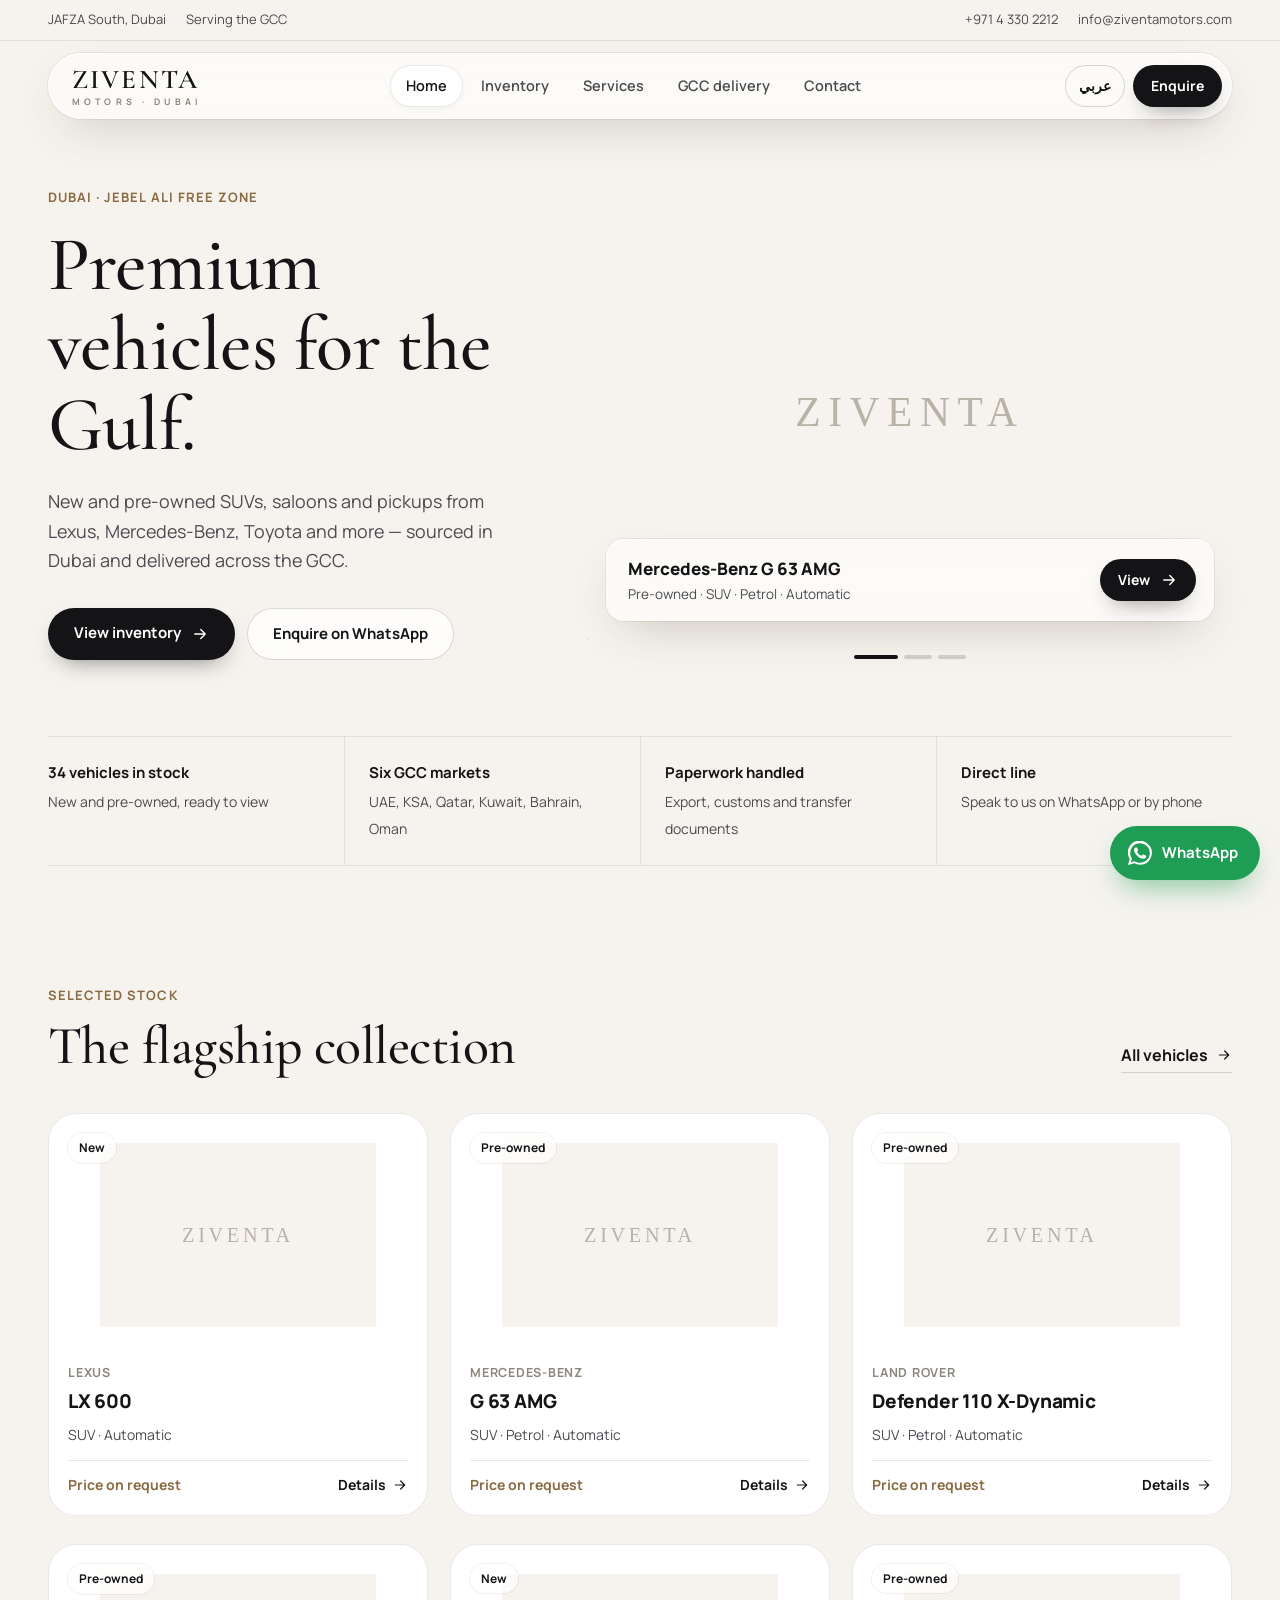
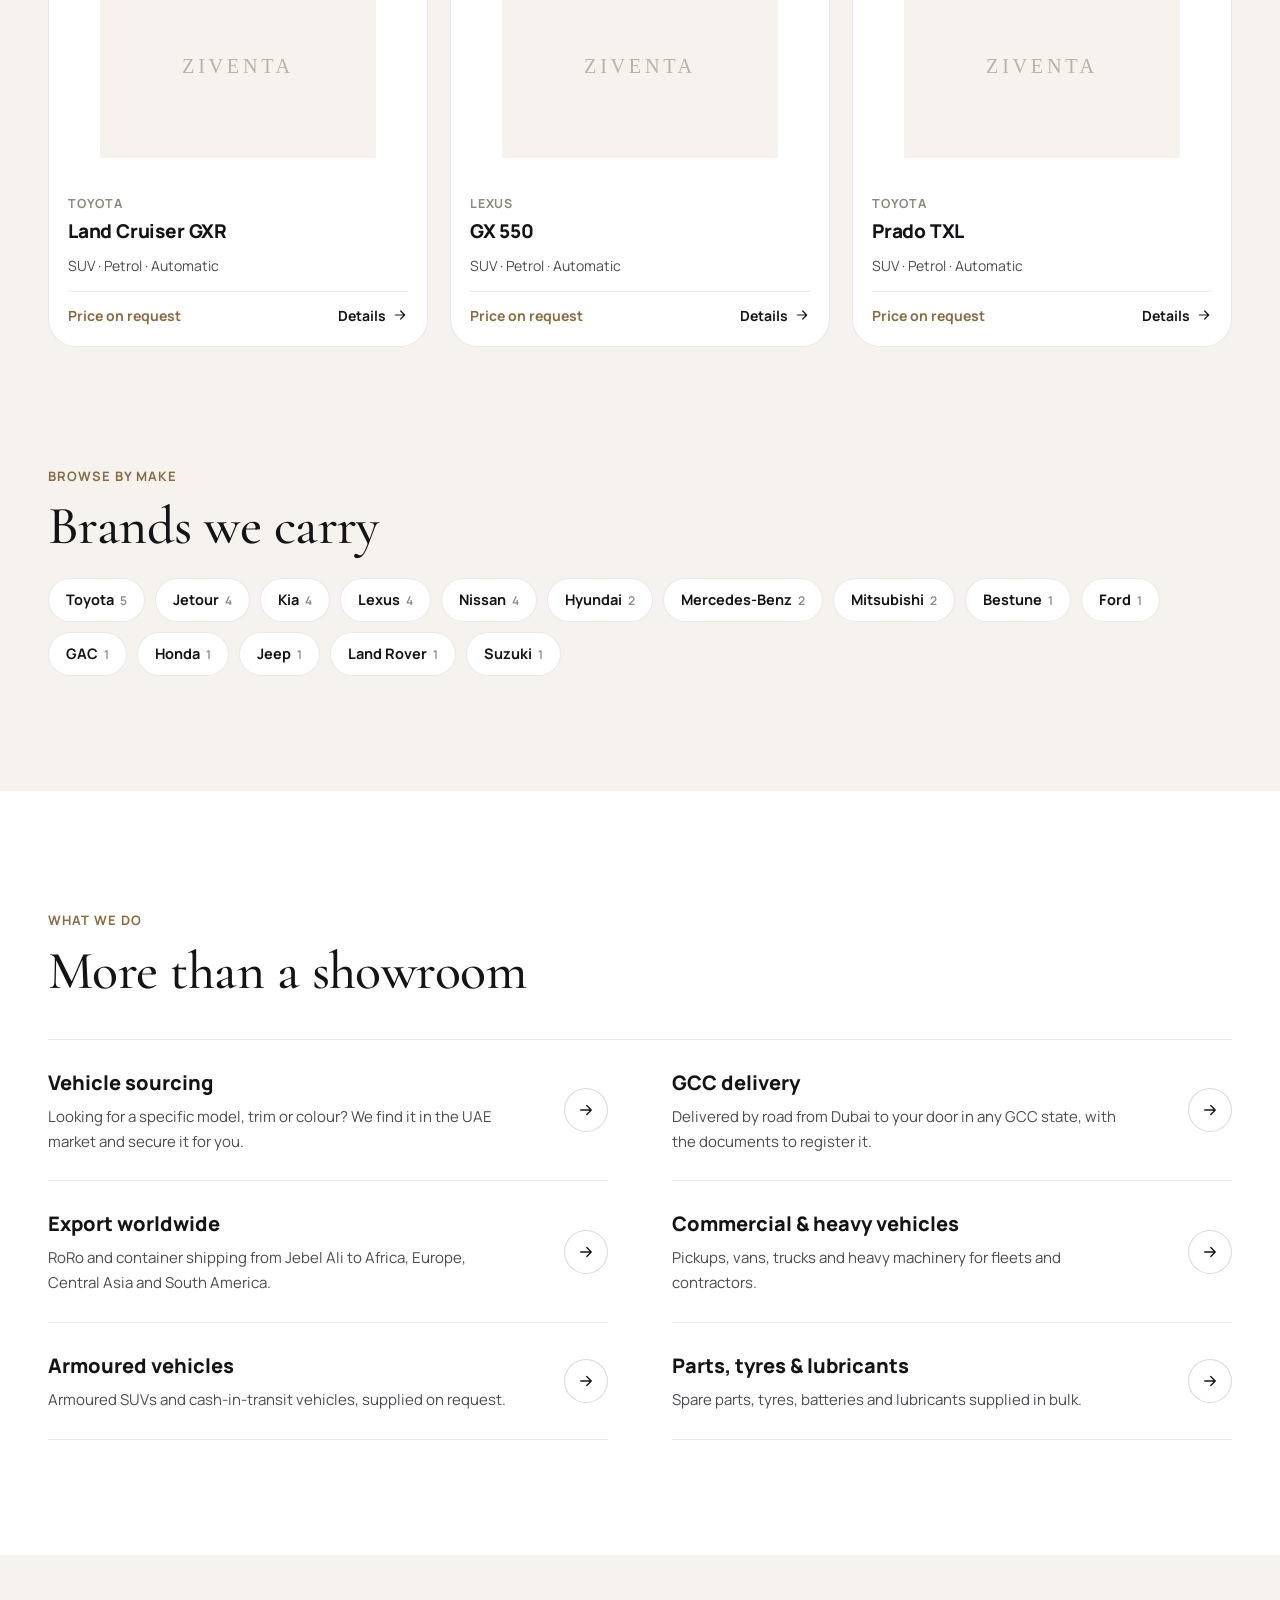
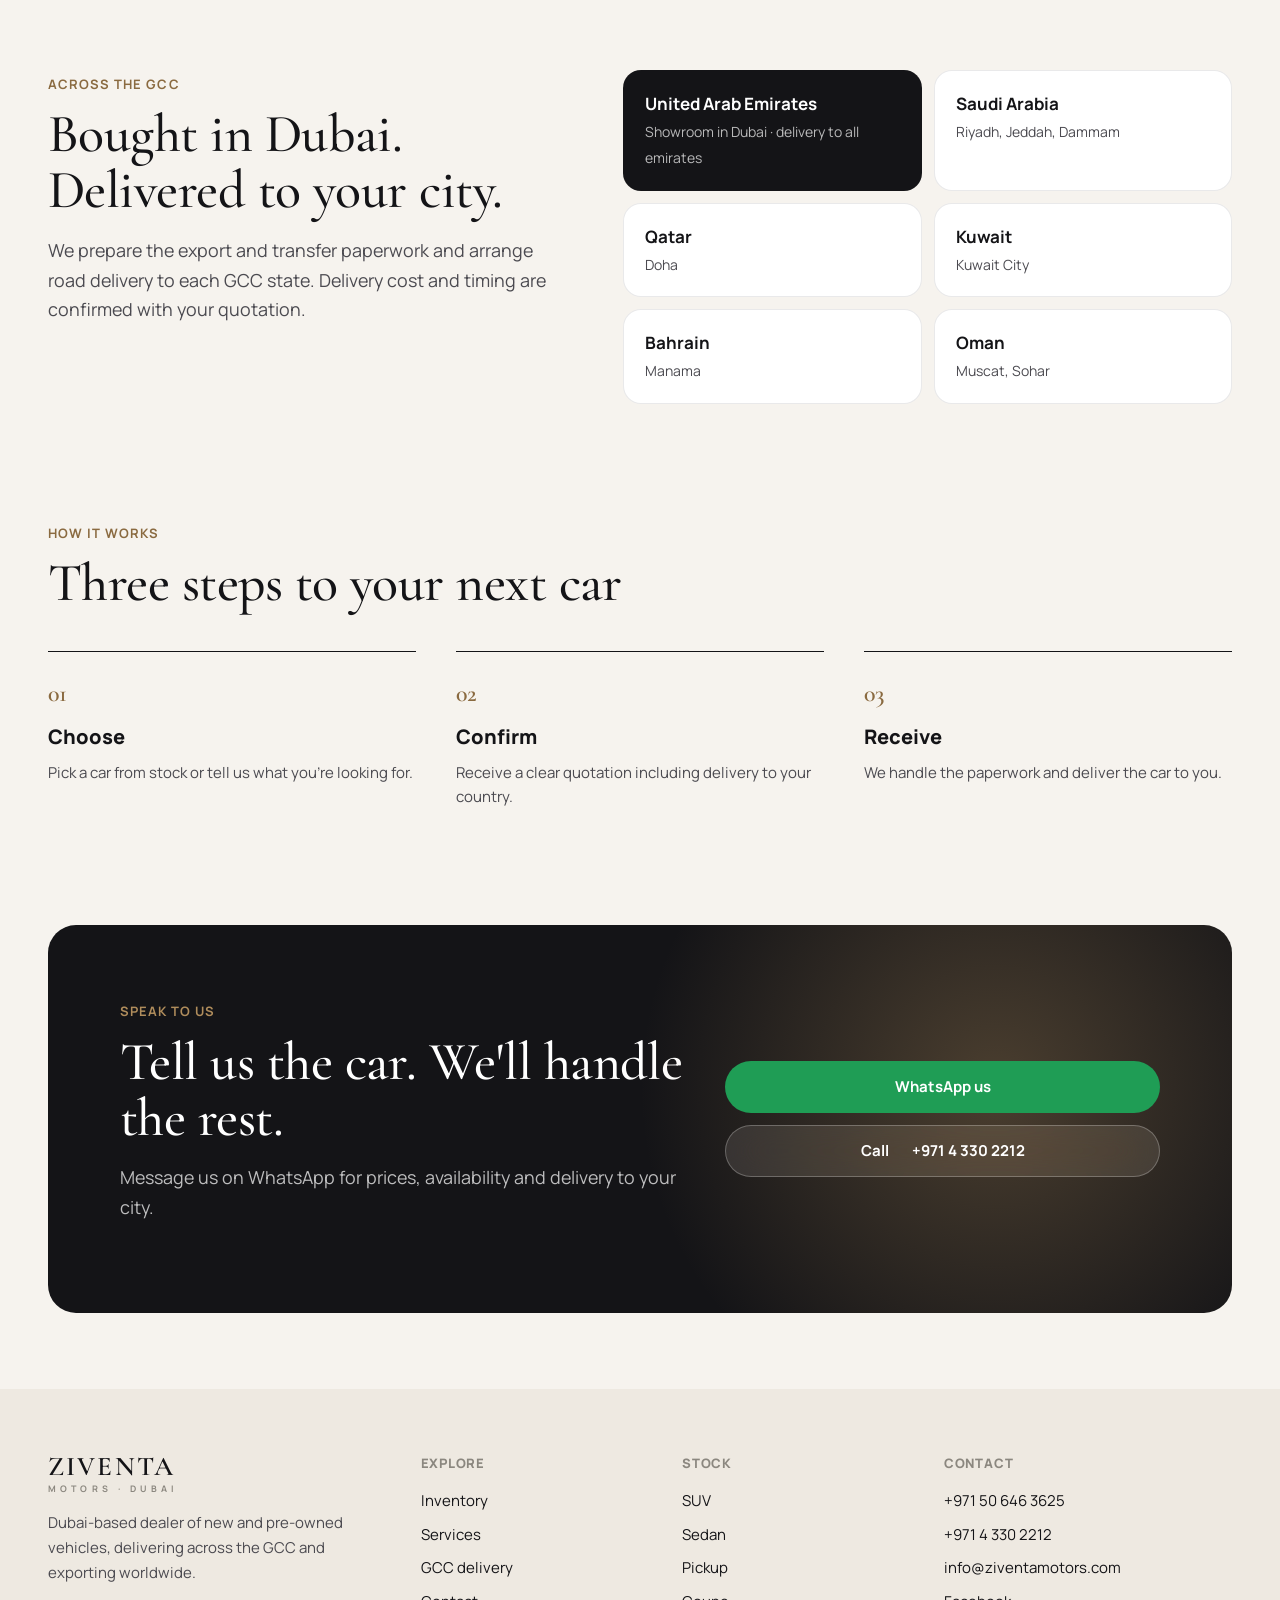
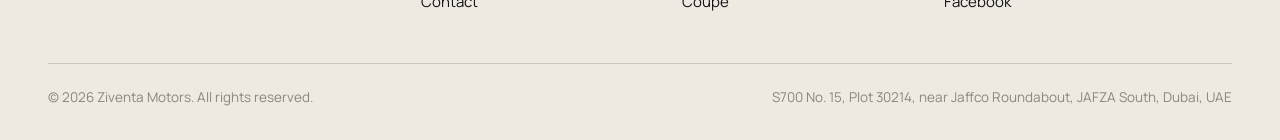
==== commit 95d1b336: "V2: light GCC-focused redesign with real inventory and Arabic - Light ivory/bronze theme with glass " ====
--- a/index.html
+++ b/index.html
@@ -3,143 +3,116 @@
 <head>
   <meta charset="utf-8">
   <meta name="viewport" content="width=device-width, initial-scale=1, viewport-fit=cover">
-  <meta name="theme-color" content="#05060a">
+  <meta name="theme-color" content="#f6f3ee">
   <link rel="icon" href="assets/img/favicon.svg" type="image/svg+xml">
   <link rel="preconnect" href="https://fonts.googleapis.com">
   <link rel="preconnect" href="https://fonts.gstatic.com" crossorigin>
-  <link href="https://fonts.googleapis.com/css2?family=Instrument+Serif:ital@0;1&family=Inter:wght@400;500;600;700&display=swap" rel="stylesheet">
+  <link rel="preconnect" href="https://ziventamotors.com" crossorigin>
+  <link href="https://fonts.googleapis.com/css2?family=Cormorant+Garamond:wght@500;600&family=Manrope:wght@400;500;600;700;800&family=IBM+Plex+Sans+Arabic:wght@400;500;600;700&family=Noto+Naskh+Arabic:wght@500;600&display=swap" rel="stylesheet">
   <link rel="stylesheet" href="assets/css/styles.css">
-  <title>Ziventa Motors · Vehicle Export from Dubai</title>
-  <meta name="description" content="Ziventa Motors exports new and used cars, trucks, heavy equipment, spare parts, tyres and lubricants from Dubai to Africa, Europe, South America and beyond.">
+  <title>Ziventa Motors · Premium New &amp; Pre-owned Vehicles in Dubai</title>
+  <meta name="description" content="New and pre-owned Lexus, Mercedes-Benz, Toyota, Land Rover and more in Dubai. Delivered across the UAE, Saudi Arabia, Qatar, Kuwait, Bahrain and Oman.">
+  <meta property="og:title" content="Ziventa Motors · Dubai">
+  <meta property="og:description" content="Premium new and pre-owned vehicles, delivered across the GCC.">
 </head>
 <body data-page="home">
   <main>
     <section class="hero">
       <div class="container hero-grid">
         <div>
-          <span class="eyebrow reveal">Dubai · JAFZA South</span>
-          <h1 class="display reveal" data-delay="1">The world's finest vehicles, <em>delivered</em> to your port.</h1>
-          <p class="lead reveal" data-delay="2">Ziventa Motors sources, inspects and exports new and used cars, trucks and heavy equipment from Dubai — with complete procurement, documentation and logistics from first enquiry to final delivery.</p>
-          <div class="hero-cta reveal" data-delay="3">
-            <a class="btn btn-gold" href="inventory.html">Explore inventory <svg viewBox="0 0 24 24" fill="none" stroke="currentColor" stroke-width="2" stroke-linecap="round" stroke-linejoin="round"><path d="M5 12h14M13 6l6 6-6 6"/></svg></a>
-            <a class="btn btn-glass" href="contact.html">Request a quotation</a>
-          </div>
-          <div class="hero-meta reveal" data-delay="3">
-            <div><strong>New &amp; Used</strong>Every major brand</div>
-            <div><strong>FOB · CIF</strong>Flexible shipping terms</div>
-            <div><strong>Worldwide</strong>Africa, Europe, LATAM</div>
+          <span class="kicker" data-i18n="hero.kicker"></span>
+          <h1 class="serif h1" data-i18n="hero.title"></h1>
+          <p class="lead" data-i18n="hero.lead"></p>
+          <div class="hero-cta">
+            <a class="btn btn-dark" href="inventory.html"><span data-i18n="hero.cta1"></span> <svg class="flip" viewBox="0 0 24 24" fill="none" stroke="currentColor" stroke-width="1.8" stroke-linecap="round" stroke-linejoin="round"><path d="M5 12h14M13 6l6 6-6 6"/></svg></a>
+            <a class="btn btn-light" data-wa target="_blank" rel="noopener"><span data-i18n="hero.cta2"></span></a>
           </div>
         </div>
-        <div class="hero-card glass sheen reveal" data-delay="2">
-          <div class="hero-car" id="hero-car"></div>
-          <span class="eyebrow">Featured</span>
-          <h3 id="hero-title" style="margin-top:8px"></h3>
-          <div class="spec-chips" id="hero-chips"></div>
-          <div class="row">
-            <div class="price"><small>Export price</small>On request</div>
-            <a class="btn btn-glass btn-sm" id="hero-link" href="inventory.html">View details</a>
-          </div>
+        <div>
+          <div class="hero-stage" id="hero-stage"></div>
+          <div class="hero-dots" id="hero-dots"></div>
         </div>
       </div>
-      <div class="scroll-hint" aria-hidden="true"></div>
     </section>
 
-    <div class="marquee" aria-label="Brands we export"><div class="marquee-track" id="marquee"></div></div>
+    <div class="container">
+      <div class="assurances">
+        <div><b data-i18n="assure.1.t"></b><span data-i18n="assure.1.d"></span></div>
+        <div><b data-i18n="assure.2.t"></b><span data-i18n="assure.2.d"></span></div>
+        <div><b data-i18n="assure.3.t"></b><span data-i18n="assure.3.d"></span></div>
+        <div><b data-i18n="assure.4.t"></b><span data-i18n="assure.4.d"></span></div>
+      </div>
+    </div>
 
-    <section class="section" id="services">
+    <section class="section">
       <div class="container">
         <div class="section-head">
-          <div><span class="eyebrow reveal">What we export</span><h2 class="display reveal" data-delay="1">One partner. <em>Every</em> vehicle need.</h2></div>
-          <p class="lead reveal" data-delay="2" style="max-width:420px">From a single executive SUV to a full construction fleet — plus the parts, tyres and lubricants to keep it running.</p>
+          <div><span class="kicker" data-i18n="featured.kicker"></span><h2 class="serif h2" data-i18n="featured.title"></h2></div>
+          <a class="link-arrow" href="inventory.html"><span data-i18n="featured.all"></span> <svg viewBox="0 0 24 24" fill="none" stroke="currentColor" stroke-width="1.8" stroke-linecap="round" stroke-linejoin="round"><path d="M5 12h14M13 6l6 6-6 6"/></svg></a>
         </div>
-        <div class="tiles" id="tiles"></div>
+        <div class="grid" id="featured"></div>
       </div>
     </section>
 
     <section class="section" style="padding-top:0">
       <div class="container">
-        <div class="section-head">
-          <div><span class="eyebrow reveal">Featured stock</span><h2 class="display reveal" data-delay="1">Ready to <em>ship</em>.</h2></div>
-          <a class="btn btn-glass reveal" href="inventory.html">View all inventory</a>
-        </div>
-        <div class="grid" id="featured"></div>
+        <div class="section-head" style="margin-bottom:24px"><div><span class="kicker" data-i18n="makes.kicker"></span><h2 class="serif h2" data-i18n="makes.title"></h2></div></div>
+        <div class="makes" id="makes"></div>
       </div>
     </section>
 
-    <section class="section" id="process" style="padding-top:0">
+    <section class="section" id="services" style="background:var(--surface)">
       <div class="container">
-        <div class="section-head">
-          <div><span class="eyebrow reveal">How it works</span><h2 class="display reveal" data-delay="1">Enquiry to <em>delivery</em>.</h2></div>
-          <p class="lead reveal" data-delay="2" style="max-width:420px">A dedicated export team handles every step, so your vehicle arrives exactly as specified.</p>
-        </div>
-        <div class="steps">
-          <div class="step glass reveal"><span class="tile-icon"><svg viewBox="0 0 24 24" fill="none" stroke="currentColor" stroke-width="1.6" stroke-linecap="round" stroke-linejoin="round"><path d="M21 12a8 8 0 0 1-11.8 7L4 20l1.1-4.6A8 8 0 1 1 21 12z"/></svg></span><h3>Enquire</h3><p>Tell us the make, model, quantity and destination. We reply with a clear quotation.</p></div>
-          <div class="step glass reveal" data-delay="1"><span class="tile-icon"><svg viewBox="0 0 24 24" fill="none" stroke="currentColor" stroke-width="1.6" stroke-linecap="round" stroke-linejoin="round"><circle cx="11" cy="11" r="7"/><path d="m20 20-3.5-3.5"/></svg></span><h3>Source &amp; inspect</h3><p>We procure from trusted UAE suppliers and inspect each unit before purchase.</p></div>
-          <div class="step glass reveal" data-delay="2"><span class="tile-icon"><svg viewBox="0 0 24 24" fill="none" stroke="currentColor" stroke-width="1.6" stroke-linecap="round" stroke-linejoin="round"><path d="M14 3H6a2 2 0 0 0-2 2v14a2 2 0 0 0 2 2h12a2 2 0 0 0 2-2V9z"/><path d="M14 3v6h6M8 13h8M8 17h5"/></svg></span><h3>Document</h3><p>Export certificates, customs clearance and shipping paperwork — all handled.</p></div>
-          <div class="step glass reveal" data-delay="3"><span class="tile-icon"><svg viewBox="0 0 24 24" fill="none" stroke="currentColor" stroke-width="1.6" stroke-linecap="round" stroke-linejoin="round"><path d="M3 17c2 1.5 4 1.5 6 0s4-1.5 6 0 4 1.5 6 0"/><path d="M5 14 4 10h16l-1 4"/><path d="M8 10V6h8v4M12 3v3"/></svg></span><h3>Ship &amp; deliver</h3><p>RoRo or container from Jebel Ali to your port, tracked until hand-over.</p></div>
+        <div class="section-head"><div><span class="kicker" data-i18n="services.kicker"></span><h2 class="serif h2" data-i18n="services.title"></h2></div></div>
+        <div class="services">
+          <a class="service" href="contact.html"><h3 data-i18n="svc.1.t"></h3><p data-i18n="svc.1.d"></p><span class="go"><svg class="flip" viewBox="0 0 24 24" fill="none" stroke="currentColor" stroke-width="1.8" stroke-linecap="round" stroke-linejoin="round"><path d="M5 12h14M13 6l6 6-6 6"/></svg></span></a>
+          <a class="service" href="#gcc"><h3 data-i18n="svc.2.t"></h3><p data-i18n="svc.2.d"></p><span class="go"><svg class="flip" viewBox="0 0 24 24" fill="none" stroke="currentColor" stroke-width="1.8" stroke-linecap="round" stroke-linejoin="round"><path d="M5 12h14M13 6l6 6-6 6"/></svg></span></a>
+          <a class="service" href="contact.html"><h3 data-i18n="svc.3.t"></h3><p data-i18n="svc.3.d"></p><span class="go"><svg class="flip" viewBox="0 0 24 24" fill="none" stroke="currentColor" stroke-width="1.8" stroke-linecap="round" stroke-linejoin="round"><path d="M5 12h14M13 6l6 6-6 6"/></svg></span></a>
+          <a class="service" href="inventory.html?type=Pickup"><h3 data-i18n="svc.4.t"></h3><p data-i18n="svc.4.d"></p><span class="go"><svg class="flip" viewBox="0 0 24 24" fill="none" stroke="currentColor" stroke-width="1.8" stroke-linecap="round" stroke-linejoin="round"><path d="M5 12h14M13 6l6 6-6 6"/></svg></span></a>
+          <a class="service" href="contact.html"><h3 data-i18n="svc.5.t"></h3><p data-i18n="svc.5.d"></p><span class="go"><svg class="flip" viewBox="0 0 24 24" fill="none" stroke="currentColor" stroke-width="1.8" stroke-linecap="round" stroke-linejoin="round"><path d="M5 12h14M13 6l6 6-6 6"/></svg></span></a>
+          <a class="service" href="contact.html"><h3 data-i18n="svc.6.t"></h3><p data-i18n="svc.6.d"></p><span class="go"><svg class="flip" viewBox="0 0 24 24" fill="none" stroke="currentColor" stroke-width="1.8" stroke-linecap="round" stroke-linejoin="round"><path d="M5 12h14M13 6l6 6-6 6"/></svg></span></a>
         </div>
       </div>
     </section>
 
-    <section class="section-sm">
+    <section class="section" id="gcc">
+      <div class="container gcc">
+        <div>
+          <span class="kicker" data-i18n="gcc.kicker"></span>
+          <h2 class="serif h2" style="margin:10px 0 18px" data-i18n="gcc.title"></h2>
+          <p class="lead" data-i18n="gcc.lead"></p>
+        </div>
+        <ul class="countries" id="countries"></ul>
+      </div>
+    </section>
+
+    <section class="section" style="padding-top:0">
       <div class="container">
-        <div class="band glass reveal">
-          <div>
-            <span class="eyebrow">Global reach</span>
-            <h2 class="display" style="margin-top:16px">From Jebel Ali to <em>the world</em>.</h2>
-            <p class="lead" style="margin-top:18px">Strategically based in the Jebel Ali Free Zone, beside one of the world's busiest ports, we ship to buyers across continents.</p>
-            <div class="region-list" id="regions"></div>
-            <div class="stats">
-              <div><strong>360°</strong><span>Procurement to delivery</span></div>
-              <div><strong>FOB</strong><span>or CIF to your port</span></div>
-              <div><strong>RoRo</strong><span>&amp; container shipping</span></div>
-            </div>
-          </div>
-          <div class="globe" aria-hidden="true">
-            <svg viewBox="0 0 400 400" fill="none">
-              <defs>
-                <radialGradient id="gl" cx="35%" cy="30%"><stop offset="0" stop-color="#d9bf8c" stop-opacity=".22"/><stop offset="1" stop-color="#d9bf8c" stop-opacity="0"/></radialGradient>
-                <linearGradient id="arc" x1="0" x2="1"><stop offset="0" stop-color="#f3e2bd"/><stop offset="1" stop-color="#d9bf8c" stop-opacity=".2"/></linearGradient>
-              </defs>
-              <circle cx="200" cy="200" r="170" fill="url(#gl)" stroke="rgba(255,255,255,.18)"/>
-              <g stroke="rgba(255,255,255,.08)">
-                <ellipse cx="200" cy="200" rx="170" ry="60"/><ellipse cx="200" cy="200" rx="170" ry="120"/>
-                <ellipse cx="200" cy="200" rx="60" ry="170"/><ellipse cx="200" cy="200" rx="120" ry="170"/>
-                <path d="M30 200h340M200 30v340"/>
-              </g>
-              <g stroke="url(#arc)" stroke-width="1.6" stroke-dasharray="4 6">
-                <path d="M248 168Q190 110 120 150"><animate attributeName="stroke-dashoffset" from="40" to="0" dur="2.4s" repeatCount="indefinite"/></path>
-                <path d="M248 168Q230 260 170 290"><animate attributeName="stroke-dashoffset" from="40" to="0" dur="2.8s" repeatCount="indefinite"/></path>
-                <path d="M248 168Q150 210 70 250"><animate attributeName="stroke-dashoffset" from="40" to="0" dur="3.2s" repeatCount="indefinite"/></path>
-                <path d="M248 168Q300 120 320 150"><animate attributeName="stroke-dashoffset" from="40" to="0" dur="2.6s" repeatCount="indefinite"/></path>
-              </g>
-              <g fill="#f3e2bd">
-                <circle cx="120" cy="150" r="3.5"/><circle cx="170" cy="290" r="3.5"/><circle cx="70" cy="250" r="3.5"/><circle cx="320" cy="150" r="3.5"/>
-              </g>
-              <circle cx="248" cy="168" r="7" fill="#d9bf8c"><animate attributeName="r" values="6;9;6" dur="2s" repeatCount="indefinite"/></circle>
-              <circle cx="248" cy="168" r="16" stroke="#d9bf8c" stroke-opacity=".5"><animate attributeName="r" values="8;22" dur="2s" repeatCount="indefinite"/><animate attributeName="stroke-opacity" values=".6;0" dur="2s" repeatCount="indefinite"/></circle>
-              <text x="262" y="164" fill="#f4f2ee" font-family="Inter, sans-serif" font-size="12" font-weight="600" letter-spacing="2">DUBAI</text>
-            </svg>
-          </div>
+        <div class="section-head"><div><span class="kicker" data-i18n="how.kicker"></span><h2 class="serif h2" data-i18n="how.title"></h2></div></div>
+        <div class="steps">
+          <div class="step"><span class="n">01</span><h3 data-i18n="how.1.t"></h3><p data-i18n="how.1.d"></p></div>
+          <div class="step"><span class="n">02</span><h3 data-i18n="how.2.t"></h3><p data-i18n="how.2.d"></p></div>
+          <div class="step"><span class="n">03</span><h3 data-i18n="how.3.t"></h3><p data-i18n="how.3.d"></p></div>
         </div>
       </div>
     </section>
 
-    <section class="section">
-      <div class="container">
-        <div class="cta glass reveal">
-          <span class="eyebrow">Start your order</span>
-          <h2 class="display" style="margin-top:16px">Tell us what you need.<br><em>We'll handle the rest.</em></h2>
-          <p class="lead">Send your requirements and receive a tailored export quotation from our team.</p>
-          <div class="hero-cta">
-            <a class="btn btn-gold" href="contact.html">Request a quotation</a>
-            <a class="btn btn-glass" href="https://wa.me/971506463625" target="_blank" rel="noopener">Chat on WhatsApp</a>
-          </div>
+    <section class="container">
+      <div class="band">
+        <div>
+          <span class="kicker" data-i18n="band.kicker"></span>
+          <h2 class="serif h2" style="margin:10px 0 16px" data-i18n="band.title"></h2>
+          <p class="lead" data-i18n="band.lead"></p>
+        </div>
+        <div class="band-actions">
+          <a class="btn btn-wa" data-wa target="_blank" rel="noopener"><span data-i18n="band.wa"></span></a>
+          <a class="btn btn-light" data-tel><span data-i18n="band.call"></span>&nbsp;<bdi>+971 4 330 2212</bdi></a>
         </div>
       </div>
     </section>
   </main>
   <script src="assets/js/data.js"></script>
+  <script src="assets/js/i18n.js"></script>
   <script src="assets/js/app.js"></script>
 </body>
 </html>
--- a/assets/css/styles.css
+++ b/assets/css/styles.css
@@ -1,504 +1,376 @@
 /* ==========================================================================
-   Ziventa Motors — Liquid Glass design system
+   Ziventa Motors — light editorial theme with liquid-glass surfaces
    ========================================================================== */
 
 :root {
-  color-scheme: dark;
-
-  /* Base */
-  --ink-0: #05060a;
-  --ink-1: #0a0c12;
-  --ink-2: #11141c;
-  --text: #f4f2ee;
-  --text-2: rgba(244, 242, 238, 0.72);
-  --text-3: rgba(244, 242, 238, 0.48);
-
-  /* Luxury accent: champagne gold */
-  --gold: #d9bf8c;
-  --gold-hi: #f3e2bd;
-  --gold-lo: #a88a55;
-  --gold-grad: linear-gradient(135deg, var(--gold-hi) 0%, var(--gold) 45%, var(--gold-lo) 100%);
-
-  /* Glass */
-  --glass-fill: rgba(255, 255, 255, 0.06);
-  --glass-fill-hi: rgba(255, 255, 255, 0.10);
-  --glass-stroke: rgba(255, 255, 255, 0.14);
-  --glass-stroke-hi: rgba(255, 255, 255, 0.28);
-  --glass-blur: blur(28px) saturate(180%);
-  --glass-shadow:
-    0 1px 0 0 rgba(255, 255, 255, 0.18) inset,
-    0 -1px 0 0 rgba(255, 255, 255, 0.04) inset,
-    0 20px 50px -20px rgba(0, 0, 0, 0.6),
-    0 2px 6px rgba(0, 0, 0, 0.25);
-
-  /* Shape & motion */
-  --r-sm: 14px;
-  --r-md: 22px;
-  --r-lg: 32px;
+  color-scheme: light;
+
+  --bg: #f6f3ee;          /* warm ivory */
+  --bg-2: #eee9e1;        /* sand */
+  --surface: #ffffff;
+  --ink: #141417;
+  --ink-2: #4b4a50;
+  --ink-3: #8b877f;
+  --line: rgba(20, 20, 23, 0.09);
+  --line-2: rgba(20, 20, 23, 0.16);
+
+  --bronze: #8a6a40;
+  --bronze-2: #b08d5c;
+
+  --glass: rgba(255, 255, 255, 0.6);
+  --glass-strong: rgba(255, 255, 255, 0.8);
+  --glass-blur: blur(22px) saturate(170%);
+  --glass-shadow: 0 1px 0 rgba(255, 255, 255, 0.95) inset, 0 0 0 1px rgba(20, 20, 23, 0.06), 0 18px 48px -18px rgba(60, 45, 25, 0.28);
+
+  --r-sm: 12px;
+  --r-md: 18px;
+  --r-lg: 28px;
   --r-pill: 999px;
-  --ease: cubic-bezier(0.2, 0.8, 0.2, 1);
-
-  --font-display: "Instrument Serif", "Times New Roman", serif;
-  --font-body: "Inter", -apple-system, BlinkMacSystemFont, "SF Pro Text", "Segoe UI", sans-serif;
-
-  --maxw: 1240px;
-  --gutter: clamp(16px, 4vw, 40px);
+  --ease: cubic-bezier(0.22, 0.8, 0.24, 1);
+
+  --serif: "Cormorant Garamond", "Times New Roman", serif;
+  --sans: "Manrope", -apple-system, BlinkMacSystemFont, "Segoe UI", sans-serif;
+
+  --maxw: 1280px;
+  --gutter: clamp(16px, 4vw, 48px);
+}
+html[lang="ar"] {
+  --serif: "Noto Naskh Arabic", "IBM Plex Sans Arabic", serif;
+  --sans: "IBM Plex Sans Arabic", "Manrope", sans-serif;
 }
 
 *, *::before, *::after { box-sizing: border-box; }
-html { scroll-behavior: smooth; -webkit-text-size-adjust: 100%; }
+html { -webkit-text-size-adjust: 100%; scroll-behavior: smooth; }
 body {
-  margin: 0;
-  min-height: 100vh;
-  font-family: var(--font-body);
-  font-size: 16px;
-  line-height: 1.6;
-  color: var(--text);
-  background: var(--ink-0);
-  -webkit-font-smoothing: antialiased;
-  overflow-x: hidden;
+  margin: 0; min-height: 100vh;
+  font-family: var(--sans); font-size: 16px; line-height: 1.65; color: var(--ink);
+  background: var(--bg);
+  -webkit-font-smoothing: antialiased; overflow-x: hidden;
 }
 img, svg { display: block; max-width: 100%; }
 a { color: inherit; text-decoration: none; }
 button, input, select, textarea { font: inherit; color: inherit; }
-::selection { background: var(--gold); color: var(--ink-0); }
-
-/* --------------------------------------------------------------------------
-   Ambient background — moving light the glass refracts
-   -------------------------------------------------------------------------- */
-.ambient {
-  position: fixed; inset: 0; z-index: -1; overflow: hidden;
-  background:
-    radial-gradient(1200px 800px at 80% -10%, #1a1d29 0%, transparent 60%),
-    radial-gradient(900px 700px at -10% 110%, #15121a 0%, transparent 60%),
-    var(--ink-0);
-}
-.ambient span {
-  position: absolute; border-radius: 50%; filter: blur(90px); opacity: 0.55;
-  animation: drift 26s var(--ease) infinite alternate;
-}
-.ambient span:nth-child(1) { width: 46vw; height: 46vw; left: -8vw; top: -10vw; background: radial-gradient(circle, #8a6a35, transparent 70%); }
-.ambient span:nth-child(2) { width: 38vw; height: 38vw; right: -6vw; top: 18vh; background: radial-gradient(circle, #23345e, transparent 70%); animation-delay: -8s; }
-.ambient span:nth-child(3) { width: 34vw; height: 34vw; left: 30vw; bottom: -14vw; background: radial-gradient(circle, #4b2a3f, transparent 70%); animation-delay: -16s; }
-.ambient::after {
-  /* fine film grain for a premium finish */
-  content: ""; position: absolute; inset: 0; opacity: 0.06; mix-blend-mode: overlay;
-  background-image: url("data:image/svg+xml,%3Csvg xmlns='http://www.w3.org/2000/svg' width='160' height='160'%3E%3Cfilter id='n'%3E%3CfeTurbulence type='fractalNoise' baseFrequency='.9' numOctaves='2' stitchTiles='stitch'/%3E%3C/filter%3E%3Crect width='100%25' height='100%25' filter='url(%23n)'/%3E%3C/svg%3E");
-}
-@keyframes drift {
-  0%   { transform: translate3d(0, 0, 0) scale(1); }
-  50%  { transform: translate3d(6vw, 4vh, 0) scale(1.12); }
-  100% { transform: translate3d(-4vw, 8vh, 0) scale(0.95); }
-}
-
-/* --------------------------------------------------------------------------
-   Liquid glass primitive
-   -------------------------------------------------------------------------- */
+::selection { background: var(--ink); color: var(--bg); }
+:focus-visible { outline: 2px solid var(--bronze); outline-offset: 3px; }
+
+.container { width: 100%; max-width: var(--maxw); margin: 0 auto; padding: 0 var(--gutter); }
+.section { padding: clamp(72px, 9vw, 120px) 0; }
+
+/* ---------- Type ---------- */
+h1, h2, h3, h4 { margin: 0; font-weight: 500; }
+.serif { font-family: var(--serif); font-weight: 500; letter-spacing: -0.01em; line-height: 1.04; }
+html[lang="ar"] .serif { letter-spacing: 0; line-height: 1.35; font-weight: 600; }
+.h1 { font-size: clamp(46px, 6vw, 86px); }
+.h2 { font-size: clamp(34px, 4.2vw, 56px); }
+.kicker { font-size: 13px; font-weight: 700; letter-spacing: 0.08em; text-transform: uppercase; color: var(--bronze); }
+html[lang="ar"] .kicker { letter-spacing: 0; font-size: 14px; }
+.lead { font-size: clamp(17px, 1.4vw, 19px); color: var(--ink-2); max-width: 580px; }
+.muted { color: var(--ink-2); }
+
+.section-head { display: grid; grid-template-columns: 1fr auto; gap: 24px; align-items: end; margin-bottom: 40px; }
+.section-head .h2 { margin-top: 10px; }
+
+/* ---------- Glass ---------- */
 .glass {
-  position: relative;
-  background: linear-gradient(160deg, var(--glass-fill-hi), var(--glass-fill) 40%, rgba(255,255,255,0.03));
-  -webkit-backdrop-filter: var(--glass-blur);
-  backdrop-filter: var(--glass-blur);
-  border: 1px solid var(--glass-stroke);
+  background: var(--glass);
+  -webkit-backdrop-filter: var(--glass-blur); backdrop-filter: var(--glass-blur);
+  box-shadow: var(--glass-shadow);
   border-radius: var(--r-md);
-  box-shadow: var(--glass-shadow);
-  isolation: isolate;
-}
-/* specular rim: bright top-left edge fading out, like curved glass */
-.glass::before {
-  content: ""; position: absolute; inset: -1px; border-radius: inherit; padding: 1px; pointer-events: none;
-  background: linear-gradient(135deg, rgba(255,255,255,0.55), rgba(255,255,255,0.08) 30%, transparent 55%, rgba(255,255,255,0.12) 100%);
-  -webkit-mask: linear-gradient(#000 0 0) content-box, linear-gradient(#000 0 0);
-  -webkit-mask-composite: xor; mask-composite: exclude;
-}
-/* soft caustic sheen that follows the pointer (set via JS: --mx / --my) */
-.glass.sheen::after {
-  content: ""; position: absolute; inset: 0; border-radius: inherit; pointer-events: none; z-index: -1;
-  background: radial-gradient(420px circle at var(--mx, 30%) var(--my, 0%), rgba(255,255,255,0.10), transparent 45%);
-  opacity: 0; transition: opacity .4s var(--ease);
-}
-.glass.sheen:hover::after { opacity: 1; }
-
-/* --------------------------------------------------------------------------
-   Layout helpers
-   -------------------------------------------------------------------------- */
-.container { width: 100%; max-width: var(--maxw); margin: 0 auto; padding: 0 var(--gutter); }
-.section { padding: clamp(72px, 10vw, 140px) 0; }
-.section-sm { padding: clamp(48px, 6vw, 80px) 0; }
-
-.eyebrow {
-  display: inline-flex; align-items: center; gap: 10px;
-  font-size: 12px; font-weight: 600; letter-spacing: 0.22em; text-transform: uppercase; color: var(--gold);
-}
-.eyebrow::before { content: ""; width: 28px; height: 1px; background: var(--gold-grad); }
-
-h1, h2, h3 { margin: 0; font-weight: 400; letter-spacing: -0.01em; }
-.display { font-family: var(--font-display); line-height: 1.02; }
-h1.display { font-size: clamp(46px, 6.4vw, 92px); }
-h2.display { font-size: clamp(36px, 5.4vw, 72px); }
-.display em { font-style: italic; background: var(--gold-grad); -webkit-background-clip: text; background-clip: text; color: transparent; padding-right: .06em; }
-.lead { font-size: clamp(17px, 1.6vw, 20px); color: var(--text-2); max-width: 620px; }
-.muted { color: var(--text-2); }
-
-.section-head { display: flex; flex-wrap: wrap; align-items: end; justify-content: space-between; gap: 24px; margin-bottom: 48px; }
-.section-head h2 { margin-top: 16px; }
-
-/* --------------------------------------------------------------------------
-   Buttons
-   -------------------------------------------------------------------------- */
+}
+
+/* ---------- Buttons ---------- */
 .btn {
-  position: relative; display: inline-flex; align-items: center; justify-content: center; gap: 10px;
+  display: inline-flex; align-items: center; justify-content: center; gap: 10px;
   height: 52px; padding: 0 26px; border-radius: var(--r-pill); border: 0; cursor: pointer;
-  font-size: 15px; font-weight: 600; letter-spacing: 0.01em; white-space: nowrap;
-  transition: transform .35s var(--ease), box-shadow .35s var(--ease), background .35s var(--ease);
-}
-.btn:active { transform: scale(0.97); }
-.btn svg { width: 18px; height: 18px; }
-
-.btn-gold {
-  color: #1a1408; background: var(--gold-grad);
-  box-shadow: 0 1px 0 rgba(255,255,255,0.6) inset, 0 -2px 6px rgba(0,0,0,0.15) inset, 0 12px 30px -10px rgba(217,191,140,0.55);
-}
-.btn-gold:hover { transform: translateY(-2px); box-shadow: 0 1px 0 rgba(255,255,255,0.6) inset, 0 18px 40px -12px rgba(217,191,140,0.7); }
-
-.btn-glass {
-  color: var(--text);
-  background: linear-gradient(160deg, rgba(255,255,255,0.16), rgba(255,255,255,0.05));
+  font-size: 15px; font-weight: 700; white-space: nowrap;
+  transition: transform .3s var(--ease), background .3s var(--ease), box-shadow .3s var(--ease), color .3s;
+}
+.btn:active { transform: scale(0.98); }
+.btn svg { width: 18px; height: 18px; flex: none; }
+html[dir="rtl"] .btn .flip { transform: scaleX(-1); }
+.btn-dark { background: var(--ink); color: #fff; box-shadow: 0 10px 24px -12px rgba(20,20,23,0.6); }
+.btn-dark:hover { background: #2c2c33; }
+.btn-light {
+  background: var(--glass-strong); color: var(--ink);
   -webkit-backdrop-filter: var(--glass-blur); backdrop-filter: var(--glass-blur);
-  box-shadow: 0 0 0 1px var(--glass-stroke) inset, 0 1px 0 rgba(255,255,255,0.25) inset, 0 10px 30px -12px rgba(0,0,0,0.6);
-}
-.btn-glass:hover { transform: translateY(-2px); background: linear-gradient(160deg, rgba(255,255,255,0.22), rgba(255,255,255,0.08)); }
-.btn-sm { height: 40px; padding: 0 18px; font-size: 14px; }
+  box-shadow: 0 0 0 1px var(--line-2) inset, 0 1px 0 #fff inset;
+}
+.btn-light:hover { background: #fff; }
+.btn-wa { background: #1f9d55; color: #fff; }
+.btn-wa:hover { background: #198a4a; }
+.btn-sm { height: 42px; padding: 0 18px; font-size: 14px; }
 .btn-block { width: 100%; }
-
-/* --------------------------------------------------------------------------
-   Floating pill navigation
-   -------------------------------------------------------------------------- */
-.nav-wrap { position: fixed; top: 16px; left: 0; right: 0; z-index: 50; padding: 0 var(--gutter); pointer-events: none; }
+.link-arrow { display: inline-flex; align-items: center; gap: 8px; font-weight: 700; border-bottom: 1px solid var(--line-2); padding-bottom: 4px; transition: gap .3s var(--ease), border-color .3s; }
+.link-arrow:hover { gap: 12px; border-color: var(--ink); }
+.link-arrow svg { width: 16px; height: 16px; }
+html[dir="rtl"] .link-arrow svg, html[dir="rtl"] .flip { transform: scaleX(-1); }
+
+/* ---------- Navigation ---------- */
+.topbar { font-size: 13px; color: var(--ink-2); border-bottom: 1px solid var(--line); }
+.topbar .container { display: flex; justify-content: space-between; gap: 16px; height: 40px; align-items: center; }
+.topbar a:hover { color: var(--ink); }
+.topbar .group { display: flex; gap: 20px; align-items: center; }
+
+.nav-wrap { position: sticky; top: 12px; z-index: 50; padding: 0 var(--gutter); margin-top: 12px; }
 .nav {
-  pointer-events: auto; max-width: var(--maxw); margin: 0 auto;
+  max-width: calc(var(--maxw) - 2 * var(--gutter)); margin: 0 auto; height: 66px; padding-inline: 24px 10px;
+  display: flex; align-items: center; justify-content: space-between; gap: 16px; border-radius: var(--r-pill);
+}
+.brand { display: flex; flex-direction: column; line-height: 1; direction: ltr; }
+.brand b { font-family: "Cormorant Garamond", serif; font-weight: 600; font-size: 27px; letter-spacing: 0.08em; }
+.brand span { font-size: 9px; letter-spacing: 0.46em; color: var(--ink-3); margin-top: 4px; font-weight: 700; font-family: "Manrope", sans-serif; }
+.nav-links { display: flex; gap: 2px; list-style: none; margin: 0; padding: 0; }
+.nav-links a { display: block; padding: 9px 16px; border-radius: var(--r-pill); font-size: 14.5px; font-weight: 600; color: var(--ink-2); transition: background .25s, color .25s; }
+.nav-links a:hover { color: var(--ink); background: rgba(20,20,23,0.04); }
+.nav-links a[aria-current="page"] { color: var(--ink); background: #fff; box-shadow: 0 0 0 1px var(--line) inset, 0 2px 8px -4px rgba(0,0,0,.12); }
+.nav-actions { display: flex; gap: 8px; align-items: center; }
+.lang-btn { height: 42px; min-width: 52px; padding: 0 14px; border-radius: var(--r-pill); border: 0; cursor: pointer; background: transparent; box-shadow: 0 0 0 1px var(--line-2) inset; font-weight: 700; font-size: 14px; }
+.lang-btn:hover { background: #fff; }
+.menu-btn { display: none; width: 42px; height: 42px; border-radius: 50%; border: 0; cursor: pointer; background: transparent; box-shadow: 0 0 0 1px var(--line-2) inset; }
+.menu-btn span { display: block; width: 16px; height: 1.5px; margin: 4px auto; background: var(--ink); transition: transform .3s var(--ease), opacity .3s; }
+.menu-open .menu-btn span:nth-child(1) { transform: translateY(5.5px) rotate(45deg); }
+.menu-open .menu-btn span:nth-child(2) { opacity: 0; }
+.menu-open .menu-btn span:nth-child(3) { transform: translateY(-5.5px) rotate(-45deg); }
+.mobile-menu { display: none; max-width: calc(var(--maxw) - 2 * var(--gutter)); margin: 8px auto 0; padding: 10px; border-radius: var(--r-lg); flex-direction: column; }
+.mobile-menu a { padding: 14px 16px; border-radius: var(--r-sm); font-size: 17px; font-weight: 600; }
+.mobile-menu a[aria-current="page"] { background: #fff; }
+.mobile-menu .btn { margin-top: 6px; }
+.menu-open .mobile-menu { display: flex; }
+
+/* ---------- Photos ---------- */
+/* Listing photos are studio shots on white with branded bars top & bottom;
+   a 16:10 cover crop keeps the car and trims the bars. */
+.photo { position: relative; overflow: hidden; background: #fff; border-radius: var(--r-md); aspect-ratio: 16 / 10; }
+.photo img { width: 100%; height: 100%; object-fit: cover; object-position: center; transition: transform 1s var(--ease), opacity .4s; }
+.photo img.contain { object-fit: contain; padding: 6%; }
+.photo.loading img { opacity: 0; }
+
+/* ---------- Hero ---------- */
+.hero { padding: clamp(36px, 5vw, 64px) 0 clamp(48px, 6vw, 80px); }
+.hero-grid { display: grid; grid-template-columns: 0.85fr 1.15fr; gap: clamp(32px, 5vw, 72px); align-items: center; }
+.hero h1 { margin: 16px 0 22px; }
+.hero-cta { display: flex; flex-wrap: wrap; gap: 12px; margin-top: 32px; }
+.hero-stage { position: relative; }
+.hero-stage .photo { border-radius: var(--r-lg); box-shadow: 0 30px 80px -40px rgba(60,45,25,0.45), 0 0 0 1px var(--line); }
+.hero-caption {
+  position: absolute; inset-inline: 18px; bottom: 18px; padding: 16px 18px 16px 22px;
   display: flex; align-items: center; justify-content: space-between; gap: 16px;
-  height: 64px; padding: 0 10px 0 22px; border-radius: var(--r-pill);
-  transition: background .4s var(--ease), box-shadow .4s var(--ease);
-}
-.brand { display: flex; align-items: center; gap: 12px; font-weight: 700; letter-spacing: 0.24em; font-size: 14px; }
-.brand-mark {
-  width: 34px; height: 34px; border-radius: 11px; display: grid; place-items: center;
-  background: var(--gold-grad); color: #1a1408; font-family: var(--font-display); font-size: 22px; letter-spacing: 0;
-  box-shadow: 0 1px 0 rgba(255,255,255,0.6) inset, 0 6px 16px -6px rgba(217,191,140,0.6);
-}
-.brand small { display: block; font-size: 9px; letter-spacing: 0.4em; color: var(--text-3); font-weight: 500; margin-top: 2px; }
-
-.nav-links { display: flex; gap: 4px; list-style: none; margin: 0; padding: 0; }
-.nav-links a {
-  display: block; padding: 9px 16px; border-radius: var(--r-pill); font-size: 14px; font-weight: 500; color: var(--text-2);
-  transition: color .25s, background .25s;
-}
-.nav-links a:hover { color: var(--text); background: rgba(255,255,255,0.06); }
-.nav-links a[aria-current="page"] { color: var(--text); background: rgba(255,255,255,0.10); box-shadow: 0 0 0 1px rgba(255,255,255,0.12) inset, 0 1px 0 rgba(255,255,255,0.2) inset; }
-.nav-actions { display: flex; align-items: center; gap: 8px; }
-
-.menu-btn {
-  display: none; width: 44px; height: 44px; border-radius: 50%; border: 0; cursor: pointer;
-  background: rgba(255,255,255,0.08); box-shadow: 0 0 0 1px var(--glass-stroke) inset;
-}
-.menu-btn span { display: block; width: 18px; height: 1.5px; margin: 5px auto; background: var(--text); border-radius: 2px; transition: transform .3s var(--ease), opacity .3s; }
-.menu-open .menu-btn span:nth-child(1) { transform: translateY(6.5px) rotate(45deg); }
-.menu-open .menu-btn span:nth-child(2) { opacity: 0; }
-.menu-open .menu-btn span:nth-child(3) { transform: translateY(-6.5px) rotate(-45deg); }
-
-.mobile-menu {
-  pointer-events: auto; max-width: var(--maxw); margin: 10px auto 0; padding: 12px; border-radius: var(--r-lg);
-  display: none; flex-direction: column; gap: 4px;
-}
-.mobile-menu a { padding: 14px 18px; border-radius: var(--r-md); font-size: 17px; }
-.mobile-menu a:hover, .mobile-menu a[aria-current="page"] { background: rgba(255,255,255,0.08); }
-.menu-open .mobile-menu { display: flex; animation: pop .35s var(--ease); }
-@keyframes pop { from { opacity: 0; transform: translateY(-8px) scale(.98); } }
-
-/* --------------------------------------------------------------------------
-   Hero
-   -------------------------------------------------------------------------- */
-.hero { position: relative; min-height: 100vh; min-height: 100svh; display: flex; align-items: center; padding: 140px 0 80px; }
-.hero-grid { display: grid; grid-template-columns: 1.15fr 0.85fr; gap: clamp(32px, 5vw, 72px); align-items: center; }
-.hero h1 { margin: 22px 0 26px; }
-.hero-cta { display: flex; flex-wrap: wrap; gap: 12px; margin-top: 36px; }
-.hero-meta { display: flex; flex-wrap: wrap; gap: 28px; margin-top: 56px; padding-top: 28px; border-top: 1px solid rgba(255,255,255,0.08); }
-.hero-meta div { font-size: 13px; color: var(--text-3); }
-.hero-meta strong { display: block; font-family: var(--font-display); font-weight: 400; font-size: 34px; color: var(--text); line-height: 1.1; }
-
-.hero-card { padding: 28px; border-radius: var(--r-lg); }
-.hero-car { position: relative; aspect-ratio: 16/10; border-radius: var(--r-md); overflow: hidden; margin-bottom: 22px;
-  background: radial-gradient(120% 90% at 50% 100%, rgba(217,191,140,0.28), transparent 60%), linear-gradient(180deg, #151923, #0b0d13);
-  box-shadow: 0 0 0 1px rgba(255,255,255,0.06) inset;
-}
-.hero-car svg { position: absolute; left: 6%; right: 6%; bottom: 14%; width: 88%; filter: drop-shadow(0 22px 26px rgba(0,0,0,0.6)); }
-.hero-car .floor { position: absolute; left: 10%; right: 10%; bottom: 12%; height: 10px; border-radius: 50%; background: radial-gradient(closest-side, rgba(0,0,0,0.7), transparent); }
-.badge {
-  display: inline-flex; align-items: center; gap: 6px; height: 28px; padding: 0 12px; border-radius: var(--r-pill);
-  font-size: 12px; font-weight: 600; letter-spacing: 0.04em;
-  background: rgba(255,255,255,0.1); box-shadow: 0 0 0 1px rgba(255,255,255,0.14) inset; -webkit-backdrop-filter: blur(12px); backdrop-filter: blur(12px);
-}
-.badge-gold { color: var(--gold-hi); background: rgba(217,191,140,0.14); box-shadow: 0 0 0 1px rgba(217,191,140,0.35) inset; }
-.badge .dot { width: 6px; height: 6px; border-radius: 50%; background: #5ee3a1; box-shadow: 0 0 10px #5ee3a1; }
-.hero-car .badge { position: absolute; top: 14px; left: 14px; }
-.hero-card h3 { font-size: 22px; font-weight: 600; letter-spacing: -0.01em; }
-.hero-card .row { display: flex; justify-content: space-between; align-items: center; gap: 12px; margin-top: 18px; }
-.spec-chips { display: flex; flex-wrap: wrap; gap: 8px; margin-top: 14px; }
-.chip { font-size: 12px; padding: 6px 12px; border-radius: var(--r-pill); color: var(--text-2); background: rgba(255,255,255,0.06); box-shadow: 0 0 0 1px rgba(255,255,255,0.08) inset; }
-
-.scroll-hint { position: absolute; left: 50%; bottom: 28px; transform: translateX(-50%); width: 26px; height: 42px; border-radius: 14px; box-shadow: 0 0 0 1.5px rgba(255,255,255,0.25) inset; }
-.scroll-hint::after { content: ""; position: absolute; left: 50%; top: 9px; width: 3px; height: 8px; margin-left: -1.5px; border-radius: 2px; background: var(--gold); animation: scroll 2s var(--ease) infinite; }
-@keyframes scroll { 0% { opacity: 0; transform: translateY(0); } 30% { opacity: 1; } 100% { opacity: 0; transform: translateY(14px); } }
-
-/* --------------------------------------------------------------------------
-   Marquee of makes
-   -------------------------------------------------------------------------- */
-.marquee { overflow: hidden; padding: 26px 0; border-block: 1px solid rgba(255,255,255,0.06); -webkit-mask: linear-gradient(90deg, transparent, #000 12%, #000 88%, transparent); mask: linear-gradient(90deg, transparent, #000 12%, #000 88%, transparent); }
-.marquee-track { display: flex; gap: 64px; width: max-content; animation: marquee 40s linear infinite; }
-.marquee-track span { font-family: var(--font-display); font-size: 30px; color: var(--text-3); white-space: nowrap; transition: color .3s; }
-.marquee-track span:hover { color: var(--gold); }
-@keyframes marquee { to { transform: translateX(-50%); } }
-
-/* --------------------------------------------------------------------------
-   Category tiles (what we export)
-   -------------------------------------------------------------------------- */
-.tiles { display: grid; grid-template-columns: repeat(4, 1fr); gap: 16px; }
-.tile { padding: 28px; min-height: 220px; display: flex; flex-direction: column; justify-content: space-between; transition: transform .45s var(--ease), border-color .45s; }
-.tile:hover { transform: translateY(-6px); border-color: var(--glass-stroke-hi); }
-.tile.wide { grid-column: span 2; }
-.tile-icon {
-  width: 52px; height: 52px; border-radius: 16px; display: grid; place-items: center; color: var(--gold-hi);
-  background: linear-gradient(160deg, rgba(217,191,140,0.25), rgba(217,191,140,0.06));
-  box-shadow: 0 0 0 1px rgba(217,191,140,0.3) inset, 0 1px 0 rgba(255,255,255,0.3) inset;
-}
-.tile-icon svg { width: 24px; height: 24px; }
-.tile h3 { font-size: 20px; font-weight: 600; margin-top: 28px; }
-.tile p { margin: 6px 0 0; font-size: 14px; color: var(--text-2); }
-.tile .arrow { position: absolute; top: 24px; right: 24px; width: 36px; height: 36px; border-radius: 50%; display: grid; place-items: center; background: rgba(255,255,255,0.06); transition: transform .4s var(--ease), background .4s; }
-.tile:hover .arrow { transform: rotate(-45deg); background: var(--gold); color: #1a1408; }
-.tile .arrow svg { width: 16px; height: 16px; }
-
-/* --------------------------------------------------------------------------
-   Vehicle cards
-   -------------------------------------------------------------------------- */
-.grid { display: grid; grid-template-columns: repeat(auto-fill, minmax(290px, 1fr)); gap: 20px; }
-.car-card { display: flex; flex-direction: column; overflow: hidden; border-radius: var(--r-lg); transition: transform .5s var(--ease), border-color .5s; }
-.car-card:hover { transform: translateY(-6px); border-color: var(--glass-stroke-hi); }
-.car-media {
-  position: relative; aspect-ratio: 16/10; margin: 10px 10px 0; border-radius: calc(var(--r-lg) - 10px); overflow: hidden;
-  background: radial-gradient(110% 80% at 50% 110%, var(--tint, rgba(217,191,140,0.3)), transparent 65%), linear-gradient(180deg, #161a24, #0c0e14);
-}
-.car-media img { width: 100%; height: 100%; object-fit: cover; transition: transform .8s var(--ease); }
-.car-media svg { position: absolute; left: 8%; width: 84%; bottom: 13%; filter: drop-shadow(0 16px 18px rgba(0,0,0,0.55)); transition: transform .8s var(--ease); }
-.car-card:hover .car-media svg, .car-card:hover .car-media img { transform: scale(1.04); }
-.car-media .badges { position: absolute; top: 12px; left: 12px; right: 12px; display: flex; justify-content: space-between; gap: 8px; }
-.car-body { padding: 20px 22px 22px; display: flex; flex-direction: column; flex: 1; }
-.car-body .make { font-size: 12px; letter-spacing: 0.18em; text-transform: uppercase; color: var(--text-3); }
-.car-body h3 { font-size: 21px; font-weight: 600; margin-top: 4px; letter-spacing: -0.01em; }
-.car-specs { display: grid; grid-template-columns: repeat(3, 1fr); gap: 8px; margin: 18px 0; }
-.car-specs div { padding: 10px; border-radius: var(--r-sm); background: rgba(255,255,255,0.04); box-shadow: 0 0 0 1px rgba(255,255,255,0.06) inset; text-align: center; }
-.car-specs small { display: block; font-size: 10px; letter-spacing: 0.14em; text-transform: uppercase; color: var(--text-3); }
-.car-specs span { font-size: 14px; font-weight: 600; }
-.car-foot { display: flex; align-items: center; justify-content: space-between; gap: 12px; margin-top: auto; }
-.price { font-family: var(--font-display); font-size: 26px; line-height: 1; }
-.price small { display: block; font-family: var(--font-body); font-size: 11px; letter-spacing: 0.12em; text-transform: uppercase; color: var(--text-3); margin-bottom: 6px; }
-
-/* --------------------------------------------------------------------------
-   Process steps
-   -------------------------------------------------------------------------- */
-.steps { display: grid; grid-template-columns: repeat(4, 1fr); gap: 16px; counter-reset: step; }
-.step { padding: 30px 26px; counter-increment: step; }
-.step::after {
-  content: "0" counter(step); position: absolute; top: 22px; right: 24px;
-  font-family: var(--font-display); font-size: 44px; line-height: 1; color: rgba(255,255,255,0.08);
-}
-.step h3 { font-size: 19px; font-weight: 600; margin: 22px 0 8px; }
-.step p { margin: 0; font-size: 14px; color: var(--text-2); }
-
-/* --------------------------------------------------------------------------
-   Destinations / globe band
-   -------------------------------------------------------------------------- */
-.band { padding: clamp(36px, 5vw, 64px); border-radius: var(--r-lg); display: grid; grid-template-columns: 1fr 1fr; gap: 48px; align-items: center; overflow: hidden; }
-.band .globe { position: relative; aspect-ratio: 1; max-width: 420px; margin-left: auto; width: 100%; }
-.globe svg { width: 100%; height: 100%; }
-.region-list { display: flex; flex-wrap: wrap; gap: 10px; margin-top: 28px; }
-.stats { display: grid; grid-template-columns: repeat(3, 1fr); gap: 16px; margin-top: 36px; }
-.stats strong { display: block; font-family: var(--font-display); font-weight: 400; font-size: 44px; line-height: 1; background: var(--gold-grad); -webkit-background-clip: text; background-clip: text; color: transparent; }
-.stats span { font-size: 13px; color: var(--text-3); }
-
-/* --------------------------------------------------------------------------
-   CTA
-   -------------------------------------------------------------------------- */
-.cta { text-align: center; padding: clamp(48px, 7vw, 96px) var(--gutter); border-radius: var(--r-lg); overflow: hidden; }
-.cta::after {
-  content: ""; position: absolute; inset: auto 10% -60% 10%; height: 120%; border-radius: 50%; z-index: -1;
-  background: radial-gradient(closest-side, rgba(217,191,140,0.25), transparent);
-}
-.cta .lead { margin: 18px auto 34px; }
-.cta .hero-cta { justify-content: center; margin-top: 0; }
-
-/* --------------------------------------------------------------------------
-   Page header (inner pages)
-   -------------------------------------------------------------------------- */
-.page-head { padding: 160px 0 48px; }
-.page-head h1 { font-size: clamp(44px, 7vw, 92px); margin: 18px 0 16px; }
-.crumbs { display: flex; gap: 8px; font-size: 13px; color: var(--text-3); margin-bottom: 18px; }
-.crumbs a:hover { color: var(--text); }
-
-/* --------------------------------------------------------------------------
-   Inventory toolbar
-   -------------------------------------------------------------------------- */
-.toolbar { position: sticky; top: 92px; z-index: 20; padding: 10px; border-radius: var(--r-pill); display: flex; gap: 10px; align-items: center; margin-bottom: 28px; }
-.search { flex: 1; position: relative; min-width: 0; }
-.search svg { position: absolute; left: 18px; top: 50%; width: 18px; height: 18px; transform: translateY(-50%); color: var(--text-3); }
-.search input { width: 100%; height: 48px; padding: 0 18px 0 48px; border: 0; border-radius: var(--r-pill); background: rgba(0,0,0,0.25); box-shadow: 0 0 0 1px rgba(255,255,255,0.08) inset; outline: none; }
-.search input:focus { box-shadow: 0 0 0 1px var(--gold) inset, 0 0 0 4px rgba(217,191,140,0.15); }
+}
+.hero-caption .name { font-weight: 800; font-size: 17px; }
+.hero-caption .meta { font-size: 13.5px; color: var(--ink-2); }
+.hero-dots { display: flex; gap: 6px; justify-content: center; margin-top: 16px; }
+.hero-dots button { width: 28px; height: 4px; border: 0; padding: 0; border-radius: 4px; background: var(--line-2); cursor: pointer; transition: background .3s, width .3s; }
+.hero-dots button[aria-current="true"] { background: var(--ink); width: 44px; }
+
+.assurances { display: grid; grid-template-columns: repeat(4, 1fr); border-top: 1px solid var(--line); border-bottom: 1px solid var(--line); }
+.assurances div { padding: 24px 24px; border-inline-start: 1px solid var(--line); }
+.assurances div:first-child { border-inline-start: 0; padding-inline-start: 0; }
+.assurances b { display: block; font-size: 15px; margin-bottom: 2px; }
+.assurances span { font-size: 14px; color: var(--ink-2); }
+
+/* ---------- Brand row ---------- */
+.makes { display: flex; flex-wrap: wrap; gap: 10px; }
+.makes a { padding: 10px 18px; border-radius: var(--r-pill); background: var(--surface); box-shadow: 0 0 0 1px var(--line) inset; font-weight: 700; font-size: 14.5px; transition: background .25s, color .25s; }
+.makes a:hover { background: var(--ink); color: #fff; }
+.makes small { color: var(--ink-3); font-weight: 600; margin-inline-start: 6px; }
+.makes a:hover small { color: rgba(255,255,255,.6); }
+
+/* ---------- Vehicle cards ---------- */
+.grid { display: grid; grid-template-columns: repeat(3, 1fr); gap: 28px 22px; }
+.car { display: flex; flex-direction: column; background: var(--surface); border-radius: var(--r-lg); padding: 8px; box-shadow: 0 0 0 1px var(--line) inset; transition: box-shadow .4s var(--ease), transform .4s var(--ease); }
+.car:hover { transform: translateY(-3px); box-shadow: 0 0 0 1px var(--line-2) inset, 0 24px 48px -28px rgba(60,45,25,0.35); }
+.car .photo { border-radius: calc(var(--r-lg) - 8px); }
+.car:hover .photo img { transform: scale(1.04); }
+.car .pill { position: absolute; top: 12px; inset-inline-start: 12px; padding: 5px 11px; border-radius: var(--r-pill); font-size: 12px; font-weight: 700; }
+.car-info { padding: 14px 12px 12px; }
+.car-info .make { font-size: 12.5px; font-weight: 700; color: var(--ink-3); letter-spacing: 0.06em; text-transform: uppercase; }
+html[lang="ar"] .car-info .make { letter-spacing: 0; }
+.car-info h3 { font-size: 19px; font-weight: 800; letter-spacing: -0.01em; margin-top: 2px; }
+.car-info .spec { font-size: 14px; color: var(--ink-2); margin-top: 6px; }
+.car-foot { display: flex; justify-content: space-between; align-items: center; margin-top: 14px; padding-top: 12px; border-top: 1px solid var(--line); }
+.car-foot .price { font-size: 14px; font-weight: 700; color: var(--bronze); }
+.car-foot .go { display: inline-flex; align-items: center; gap: 6px; font-size: 14px; font-weight: 700; }
+.car-foot .go svg { width: 16px; height: 16px; transition: transform .3s var(--ease); }
+.car:hover .car-foot .go svg { transform: translateX(3px); }
+html[dir="rtl"] .car-foot .go svg { transform: scaleX(-1); }
+html[dir="rtl"] .car:hover .car-foot .go svg { transform: scaleX(-1) translateX(3px); }
+
+/* ---------- Services list ---------- */
+.services { display: grid; grid-template-columns: 1fr 1fr; gap: 0 64px; border-top: 1px solid var(--line); }
+.service { display: grid; grid-template-columns: 1fr auto; gap: 6px 24px; padding: 26px 0; border-bottom: 1px solid var(--line); }
+.service h3 { font-size: 20px; font-weight: 800; }
+.service p { grid-column: 1; margin: 0; color: var(--ink-2); font-size: 15px; max-width: 460px; }
+.service .go { grid-row: 1 / span 2; grid-column: 2; align-self: center; width: 44px; height: 44px; border-radius: 50%; display: grid; place-items: center; box-shadow: 0 0 0 1px var(--line-2) inset; transition: background .3s, color .3s; }
+.service .go svg { width: 18px; height: 18px; }
+html[dir="rtl"] .service .go svg { transform: scaleX(-1); }
+.service:hover .go { background: var(--ink); color: #fff; box-shadow: none; }
+
+/* ---------- GCC coverage ---------- */
+.gcc { display: grid; grid-template-columns: 0.9fr 1.1fr; gap: clamp(32px, 6vw, 96px); align-items: start; }
+.countries { list-style: none; margin: 0; padding: 0; display: grid; grid-template-columns: 1fr 1fr; gap: 12px; }
+.countries li { padding: 20px 22px; border-radius: var(--r-md); background: var(--surface); box-shadow: 0 0 0 1px var(--line) inset; }
+.countries b { display: block; font-size: 17px; }
+.countries span { font-size: 14px; color: var(--ink-2); }
+.countries .home { background: var(--ink); color: #fff; box-shadow: none; }
+.countries .home span { color: rgba(255,255,255,0.7); }
+
+/* ---------- Steps ---------- */
+.steps { display: grid; grid-template-columns: repeat(3, 1fr); gap: 40px; }
+.step { padding-top: 22px; border-top: 1.5px solid var(--ink); }
+.step .n { font-family: "Cormorant Garamond", serif; font-size: 24px; color: var(--bronze); font-weight: 600; }
+.step h3 { font-size: 20px; font-weight: 800; margin: 6px 0 8px; }
+.step p { margin: 0; color: var(--ink-2); font-size: 15px; }
+
+/* ---------- Dark band ---------- */
+.band { background: var(--ink); color: #fff; border-radius: var(--r-lg); padding: clamp(36px, 6vw, 72px); display: grid; grid-template-columns: 1.3fr 1fr; gap: 40px; align-items: center; position: relative; overflow: hidden; }
+.band::before { content: ""; position: absolute; top: -50%; inset-inline-end: -10%; width: 60%; aspect-ratio: 1; border-radius: 50%; background: radial-gradient(closest-side, rgba(176,141,92,0.35), transparent); }
+.band .lead { color: rgba(255,255,255,0.72); }
+.band .kicker { color: var(--bronze-2); }
+.band-actions { display: grid; gap: 12px; position: relative; }
+.band .btn-light { background: rgba(255,255,255,0.1); color: #fff; box-shadow: 0 0 0 1px rgba(255,255,255,0.25) inset; }
+.band .btn-light:hover { background: rgba(255,255,255,0.18); }
+
+/* ---------- Page head ---------- */
+.page-head { padding: clamp(36px, 5vw, 64px) 0 32px; }
+.page-head .h1 { margin: 12px 0 12px; font-size: clamp(42px, 5.2vw, 72px); }
+.crumbs { display: flex; gap: 8px; font-size: 13.5px; color: var(--ink-3); }
+.crumbs a:hover { color: var(--ink); }
+
+/* ---------- Inventory toolbar ---------- */
+.toolbar { position: sticky; top: 92px; z-index: 20; display: flex; gap: 10px; align-items: center; padding: 8px; border-radius: var(--r-pill); margin-bottom: 18px; }
+.search { position: relative; flex: 1; min-width: 0; }
+.search svg { position: absolute; inset-inline-start: 18px; top: 50%; width: 18px; height: 18px; transform: translateY(-50%); color: var(--ink-3); }
+.search input { width: 100%; height: 48px; border: 0; outline: none; border-radius: var(--r-pill); padding-inline: 48px 18px; background: #fff; box-shadow: 0 0 0 1px var(--line) inset; }
+.search input:focus { box-shadow: 0 0 0 1.5px var(--ink) inset; }
 .select { position: relative; }
-.select select {
-  appearance: none; -webkit-appearance: none; height: 48px; padding: 0 40px 0 18px; border: 0; border-radius: var(--r-pill); cursor: pointer;
-  background: rgba(255,255,255,0.06); box-shadow: 0 0 0 1px rgba(255,255,255,0.1) inset; outline: none;
-}
-.select select:focus { box-shadow: 0 0 0 1px var(--gold) inset; }
-.select select option { background: var(--ink-2); }
-.select::after { content: ""; position: absolute; right: 18px; top: 50%; width: 7px; height: 7px; border-right: 1.5px solid var(--text-2); border-bottom: 1.5px solid var(--text-2); transform: translateY(-70%) rotate(45deg); pointer-events: none; }
-
-.segmented { display: flex; flex-wrap: wrap; gap: 6px; margin-bottom: 20px; }
-.segmented button {
-  height: 40px; padding: 0 18px; border: 0; border-radius: var(--r-pill); cursor: pointer; font-size: 14px; font-weight: 500; color: var(--text-2);
-  background: rgba(255,255,255,0.04); box-shadow: 0 0 0 1px rgba(255,255,255,0.08) inset; transition: all .3s var(--ease);
-}
-.segmented button:hover { color: var(--text); background: rgba(255,255,255,0.08); }
-.segmented button[aria-pressed="true"] { color: #1a1408; background: var(--gold-grad); box-shadow: 0 1px 0 rgba(255,255,255,0.5) inset, 0 8px 20px -8px rgba(217,191,140,0.6); }
-.result-count { font-size: 14px; color: var(--text-3); margin: 0 0 18px; }
-.empty { grid-column: 1 / -1; padding: 60px 20px; text-align: center; color: var(--text-2); }
-
-/* --------------------------------------------------------------------------
-   Vehicle detail
-   -------------------------------------------------------------------------- */
-.detail { display: grid; grid-template-columns: 1.35fr 1fr; gap: 24px; align-items: start; }
-.detail-media { padding: 12px; border-radius: var(--r-lg); }
-.detail-media .car-media { margin: 0; aspect-ratio: 16/10; }
-.thumbs { display: grid; grid-template-columns: repeat(4, 1fr); gap: 10px; margin-top: 12px; }
-.thumbs button { aspect-ratio: 16/10; border: 0; padding: 0; border-radius: var(--r-sm); cursor: pointer; overflow: hidden; background: rgba(255,255,255,0.05); box-shadow: 0 0 0 1px rgba(255,255,255,0.08) inset; opacity: .6; transition: opacity .3s; }
-.thumbs button[aria-pressed="true"], .thumbs button:hover { opacity: 1; box-shadow: 0 0 0 1.5px var(--gold) inset; }
+.select select { appearance: none; -webkit-appearance: none; height: 48px; padding-inline: 18px 40px; border: 0; border-radius: var(--r-pill); background: #fff; box-shadow: 0 0 0 1px var(--line) inset; cursor: pointer; outline: none; font-weight: 600; }
+.select::after { content: ""; position: absolute; inset-inline-end: 18px; top: 50%; width: 7px; height: 7px; border-right: 1.5px solid var(--ink-2); border-bottom: 1.5px solid var(--ink-2); transform: translateY(-70%) rotate(45deg); pointer-events: none; }
+.chips { display: flex; flex-wrap: wrap; gap: 8px; margin-bottom: 18px; }
+.chips button { height: 38px; padding: 0 16px; border: 0; border-radius: var(--r-pill); cursor: pointer; font-size: 14px; font-weight: 700; color: var(--ink-2); background: transparent; box-shadow: 0 0 0 1px var(--line-2) inset; transition: all .25s; }
+.chips button:hover { color: var(--ink); background: #fff; }
+.chips button[aria-pressed="true"] { background: var(--ink); color: #fff; box-shadow: none; }
+.result-count { font-size: 14px; color: var(--ink-3); margin: 0 0 22px; }
+.empty { grid-column: 1 / -1; padding: 56px 24px; text-align: center; border-radius: var(--r-lg); background: var(--surface); box-shadow: 0 0 0 1px var(--line) inset; }
+.empty .btn { margin-top: 18px; }
+
+/* ---------- Vehicle detail ---------- */
+.detail { display: grid; grid-template-columns: 1.4fr 1fr; gap: 32px; align-items: start; }
+.gallery .photo { border-radius: var(--r-lg); box-shadow: 0 0 0 1px var(--line); }
+.gallery .nav-arrows { position: absolute; inset: auto 14px 14px auto; display: flex; gap: 8px; }
+html[dir="rtl"] .gallery .nav-arrows { inset: auto auto 14px 14px; }
+.gallery .nav-arrows button { width: 44px; height: 44px; border-radius: 50%; border: 0; cursor: pointer; display: grid; place-items: center; }
+.gallery .nav-arrows svg { width: 18px; height: 18px; }
+.gallery .count { position: absolute; top: 14px; inset-inline-start: 14px; padding: 6px 12px; border-radius: var(--r-pill); font-size: 13px; font-weight: 700; }
+.thumbs { display: grid; grid-template-columns: repeat(6, 1fr); gap: 8px; margin-top: 10px; }
+.thumbs button { aspect-ratio: 3 / 2; padding: 0; border: 0; border-radius: var(--r-sm); overflow: hidden; cursor: pointer; opacity: .55; transition: opacity .25s; background: #fff; box-shadow: 0 0 0 1px var(--line) inset; }
+.thumbs button[aria-current="true"], .thumbs button:hover { opacity: 1; box-shadow: 0 0 0 2px var(--ink); }
 .thumbs img { width: 100%; height: 100%; object-fit: cover; }
-.detail-info { padding: 32px; border-radius: var(--r-lg); position: sticky; top: 100px; }
-.detail-info h1 { font-family: var(--font-display); font-size: clamp(40px, 4.4vw, 60px); line-height: 1; margin: 10px 0 14px; }
-.spec-table { display: grid; grid-template-columns: 1fr 1fr; gap: 10px; margin: 26px 0; }
-.spec-table div { padding: 14px 16px; border-radius: var(--r-sm); background: rgba(255,255,255,0.04); box-shadow: 0 0 0 1px rgba(255,255,255,0.06) inset; }
-.spec-table small { display: block; font-size: 11px; letter-spacing: 0.14em; text-transform: uppercase; color: var(--text-3); }
-.spec-table span { font-weight: 600; }
-.detail-actions { display: grid; gap: 10px; }
-.features-list { padding: 32px; border-radius: var(--r-lg); margin-top: 24px; }
-.features-list ul { list-style: none; padding: 0; margin: 18px 0 0; display: grid; grid-template-columns: repeat(2, 1fr); gap: 12px 24px; }
-.features-list li { display: flex; gap: 10px; align-items: center; color: var(--text-2); font-size: 15px; }
-.features-list li::before { content: ""; width: 18px; height: 18px; flex: none; border-radius: 50%; background: var(--gold-grad); -webkit-mask: url("data:image/svg+xml,%3Csvg xmlns='http://www.w3.org/2000/svg' viewBox='0 0 24 24'%3E%3Cpath d='M9 16.2 4.8 12l-1.4 1.4L9 19 21 7l-1.4-1.4z'/%3E%3C/svg%3E") center/14px no-repeat, linear-gradient(#000 0 0); -webkit-mask-composite: xor; mask-composite: exclude; }
-
-/* --------------------------------------------------------------------------
-   Forms
-   -------------------------------------------------------------------------- */
-.form { display: grid; grid-template-columns: 1fr 1fr; gap: 14px; }
+.panel { position: sticky; top: 100px; padding: 30px; border-radius: var(--r-lg); }
+.panel h1 { margin: 4px 0 2px; font-size: clamp(38px, 3.6vw, 52px); }
+.panel .price-big { font-size: 22px; font-weight: 800; margin: 22px 0; }
+.panel .price-big small { display: block; font-size: 13px; color: var(--ink-3); font-weight: 600; }
+.specs { display: grid; grid-template-columns: 1fr 1fr; border-top: 1px solid var(--line); margin-top: 22px; }
+.specs div { padding: 13px 0; border-bottom: 1px solid var(--line); }
+.specs div:nth-child(odd) { padding-inline-end: 16px; }
+.specs small { display: block; font-size: 12.5px; color: var(--ink-3); font-weight: 600; }
+.specs span { font-weight: 700; }
+.panel-actions { display: grid; gap: 10px; }
+.note { font-size: 13.5px; color: var(--ink-3); margin: 16px 0 0; }
+
+/* ---------- Forms & contact ---------- */
+.contact-grid { display: grid; grid-template-columns: 0.85fr 1.15fr; gap: 32px; align-items: start; }
+.card { background: var(--surface); border-radius: var(--r-lg); padding: clamp(24px, 3vw, 36px); box-shadow: 0 0 0 1px var(--line) inset; }
+.form { display: grid; grid-template-columns: 1fr 1fr; gap: 16px; }
 .form .full { grid-column: 1 / -1; }
-.field { display: flex; flex-direction: column; gap: 8px; }
-.field label { font-size: 12px; font-weight: 600; letter-spacing: 0.12em; text-transform: uppercase; color: var(--text-3); }
+.field { display: flex; flex-direction: column; gap: 7px; }
+.field label, .field .label { font-size: 13.5px; font-weight: 700; }
 .field input, .field select, .field textarea {
-  width: 100%; padding: 14px 18px; border: 0; border-radius: var(--r-sm); outline: none; resize: vertical;
-  background: rgba(0,0,0,0.25); box-shadow: 0 0 0 1px rgba(255,255,255,0.1) inset; transition: box-shadow .25s;
+  width: 100%; padding: 13px 16px; border: 0; border-radius: var(--r-sm); outline: none; resize: vertical;
+  background: var(--bg); box-shadow: 0 0 0 1px var(--line) inset; transition: box-shadow .2s, background .2s;
 }
 .field select { appearance: none; -webkit-appearance: none; cursor: pointer; }
-.field select option { background: var(--ink-2); }
-.field input:focus, .field select:focus, .field textarea:focus { box-shadow: 0 0 0 1px var(--gold) inset, 0 0 0 4px rgba(217,191,140,0.12); }
-.field input::placeholder, .field textarea::placeholder { color: var(--text-3); }
-.form-note { font-size: 13px; color: var(--text-3); margin: 0; }
-.form-status { min-height: 1.4em; font-size: 14px; margin: 0; }
-.form-status.error { color: #ff8a8a; }
-.form-status.ok { color: #7fe3b0; }
-
-.contact-grid { display: grid; grid-template-columns: 0.9fr 1.1fr; gap: 24px; align-items: start; }
-.contact-card { padding: 32px; border-radius: var(--r-lg); }
-.contact-list { list-style: none; padding: 0; margin: 24px 0 0; display: grid; gap: 10px; }
-.contact-list a, .contact-list div {
-  display: flex; gap: 16px; align-items: center; padding: 16px; border-radius: var(--r-md);
-  background: rgba(255,255,255,0.04); box-shadow: 0 0 0 1px rgba(255,255,255,0.06) inset; transition: background .3s;
-}
-.contact-list a:hover { background: rgba(255,255,255,0.08); }
-.contact-list .tile-icon { width: 44px; height: 44px; border-radius: 13px; flex: none; }
-.contact-list small { display: block; font-size: 11px; letter-spacing: 0.14em; text-transform: uppercase; color: var(--text-3); }
-.map { margin-top: 24px; border-radius: var(--r-lg); overflow: hidden; padding: 8px; }
-.map iframe { display: block; width: 100%; height: 340px; border: 0; border-radius: calc(var(--r-lg) - 8px); filter: grayscale(1) invert(0.92) contrast(0.9) hue-rotate(180deg); }
-
-/* --------------------------------------------------------------------------
-   Footer
-   -------------------------------------------------------------------------- */
-.footer { padding: 72px 0 40px; margin-top: 40px; border-top: 1px solid rgba(255,255,255,0.06); }
-.footer-grid { display: grid; grid-template-columns: 1.4fr 1fr 1fr 1.2fr; gap: 40px; }
-.footer h4 { margin: 0 0 16px; font-size: 12px; letter-spacing: 0.2em; text-transform: uppercase; color: var(--text-3); font-weight: 600; }
-.footer ul { list-style: none; padding: 0; margin: 0; display: grid; gap: 10px; }
-.footer a { color: var(--text-2); transition: color .25s; }
-.footer a:hover { color: var(--gold); }
-.footer p { color: var(--text-2); font-size: 14px; }
-.footer-bottom { display: flex; flex-wrap: wrap; justify-content: space-between; gap: 12px; margin-top: 56px; padding-top: 24px; border-top: 1px solid rgba(255,255,255,0.06); font-size: 13px; color: var(--text-3); }
-.socials { display: flex; gap: 8px; margin-top: 20px; }
-.socials a { width: 40px; height: 40px; border-radius: 50%; display: grid; place-items: center; background: rgba(255,255,255,0.06); box-shadow: 0 0 0 1px rgba(255,255,255,0.1) inset; }
-.socials a:hover { background: var(--gold); color: #1a1408; }
-.socials svg { width: 16px; height: 16px; }
-
-/* Floating WhatsApp */
-.fab {
-  position: fixed; right: 20px; bottom: 20px; z-index: 40; width: 60px; height: 60px; border-radius: 50%;
-  display: grid; place-items: center; color: #fff;
-  background: linear-gradient(160deg, #3fe07f, #1fae58);
-  box-shadow: 0 1px 0 rgba(255,255,255,0.5) inset, 0 14px 30px -8px rgba(31,174,88,0.7);
-  transition: transform .35s var(--ease);
-}
-.fab:hover { transform: scale(1.08); }
-.fab svg { width: 28px; height: 28px; }
-
-/* --------------------------------------------------------------------------
-   Reveal on scroll
-   -------------------------------------------------------------------------- */
-.reveal { opacity: 0; transform: translateY(28px); transition: opacity 1s var(--ease), transform 1s var(--ease); }
+.field input:focus, .field select:focus, .field textarea:focus { background: #fff; box-shadow: 0 0 0 1.5px var(--ink) inset; }
+.phone-row { display: grid; grid-template-columns: 112px 1fr; gap: 8px; direction: ltr; }
+.radio-row { display: flex; flex-wrap: wrap; gap: 8px; }
+.radio-row label { cursor: pointer; position: relative; }
+.radio-row input { position: absolute; opacity: 0; pointer-events: none; }
+.radio-row span { display: inline-block; padding: 9px 16px; border-radius: var(--r-pill); box-shadow: 0 0 0 1px var(--line-2) inset; font-size: 14px; font-weight: 700; transition: all .2s; }
+.radio-row input:checked + span { background: var(--ink); color: #fff; box-shadow: none; }
+.radio-row input:focus-visible + span { outline: 2px solid var(--bronze); outline-offset: 2px; }
+.form-status { min-height: 1.4em; margin: 0; font-size: 14px; }
+.form-status.error { color: #b3261e; }
+.form-status.ok { color: #1f7a45; }
+
+.contact-list { list-style: none; padding: 0; margin: 18px 0 0; }
+.contact-list li { border-top: 1px solid var(--line); }
+.contact-list a, .contact-list div { display: grid; grid-template-columns: 120px 1fr; gap: 12px; padding: 16px 0; }
+.contact-list small { font-size: 13.5px; color: var(--ink-3); font-weight: 600; }
+.contact-list a span { font-weight: 700; }
+.contact-list a:hover span { color: var(--bronze); }
+.ltr { direction: ltr; unicode-bidi: isolate; }
+html[dir="rtl"] .contact-list .ltr { text-align: end; }
+.map { margin-top: 24px; border-radius: var(--r-lg); overflow: hidden; box-shadow: 0 0 0 1px var(--line); }
+.map iframe { display: block; width: 100%; height: 320px; border: 0; filter: grayscale(0.85) contrast(0.95); }
+
+/* ---------- Footer ---------- */
+.footer { margin-top: clamp(40px, 6vw, 80px); padding: 64px 0 32px; background: var(--bg-2); }
+.footer-grid { display: grid; grid-template-columns: 1.5fr 1fr 1fr 1.3fr; gap: 40px; }
+.footer h4 { margin: 0 0 14px; font-size: 13px; font-weight: 800; color: var(--ink-3); letter-spacing: 0.06em; text-transform: uppercase; }
+html[lang="ar"] .footer h4 { letter-spacing: 0; }
+.footer ul { list-style: none; padding: 0; margin: 0; display: grid; gap: 9px; font-size: 15px; }
+.footer a:hover { color: var(--bronze); }
+.footer p { color: var(--ink-2); font-size: 15px; max-width: 340px; }
+.footer-bottom { display: flex; flex-wrap: wrap; justify-content: space-between; gap: 12px; margin-top: 48px; padding-top: 22px; border-top: 1px solid var(--line-2); font-size: 13.5px; color: var(--ink-3); }
+
+.fab { position: fixed; inset-inline-end: 20px; bottom: 20px; z-index: 40; height: 54px; padding: 0 22px 0 18px; display: flex; align-items: center; gap: 10px; border-radius: var(--r-pill); background: #1f9d55; color: #fff; font-weight: 700; font-size: 15px; box-shadow: 0 14px 30px -10px rgba(31,157,85,0.6); transition: transform .3s var(--ease); }
+.fab:hover { transform: translateY(-2px); }
+.fab svg { width: 24px; height: 24px; }
+
+/* ---------- Motion ---------- */
+.reveal { opacity: 0; transform: translateY(16px); transition: opacity .9s var(--ease), transform .9s var(--ease); }
 .reveal.in { opacity: 1; transform: none; }
-.reveal[data-delay="1"] { transition-delay: .08s; }
-.reveal[data-delay="2"] { transition-delay: .16s; }
-.reveal[data-delay="3"] { transition-delay: .24s; }
-
 @media (prefers-reduced-motion: reduce) {
-  *, *::before, *::after { animation: none !important; transition: none !important; }
+  *, *::before, *::after { transition: none !important; animation: none !important; }
   .reveal { opacity: 1; transform: none; }
 }
 
-/* --------------------------------------------------------------------------
-   Responsive
-   -------------------------------------------------------------------------- */
+/* ---------- Responsive ---------- */
 @media (max-width: 1080px) {
-  .tiles { grid-template-columns: repeat(2, 1fr); }
-  .steps { grid-template-columns: repeat(2, 1fr); }
+  .grid { grid-template-columns: repeat(2, 1fr); }
+  .assurances { grid-template-columns: 1fr 1fr; }
+  .assurances div:nth-child(3) { border-inline-start: 0; padding-inline-start: 0; }
+  .assurances div:nth-child(n+3) { border-top: 1px solid var(--line); }
   .footer-grid { grid-template-columns: 1fr 1fr; }
-}
-@media (max-width: 920px) {
-  .nav-links, .nav-actions .btn-glass { display: none; }
+  .thumbs { grid-template-columns: repeat(5, 1fr); }
+}
+@media (max-width: 900px) {
+  .topbar .hide-sm { display: none; }
+  .nav-links, .nav-actions .btn { display: none; }
   .menu-btn { display: block; }
-  .hero-grid, .band, .detail, .contact-grid { grid-template-columns: 1fr; }
-  .band .globe { margin: 0 auto; max-width: 320px; }
-  .detail-info { position: static; }
+  .hero-grid, .gcc, .detail, .contact-grid, .band { grid-template-columns: 1fr; }
+  .services { grid-template-columns: 1fr; }
+  .steps { grid-template-columns: 1fr; gap: 28px; }
+  .panel { position: static; }
+  .section-head { grid-template-columns: 1fr; }
 }
 @media (max-width: 640px) {
-  .nav { height: 58px; padding-left: 16px; }
-  .brand small { display: none; }
-  .nav-actions .btn-gold { display: none; }
-  .tiles, .steps { grid-template-columns: 1fr; }
-  .tile.wide { grid-column: auto; }
+  .grid { grid-template-columns: 1fr; }
+  .assurances { grid-template-columns: 1fr; }
+  .assurances div { border-inline-start: 0 !important; padding-inline-start: 0 !important; border-top: 1px solid var(--line); padding: 16px 0; }
+  .assurances div:first-child { border-top: 0; }
+  .countries { grid-template-columns: 1fr; }
   .toolbar { flex-wrap: wrap; border-radius: var(--r-md); top: 84px; }
   .toolbar .search { flex-basis: 100%; }
   .toolbar .select { flex: 1; }
   .toolbar .select select { width: 100%; }
-  .form, .spec-table, .features-list ul { grid-template-columns: 1fr; }
-  .stats { grid-template-columns: 1fr 1fr 1fr; }
-  .stats strong { font-size: 34px; }
+  .form, .specs { grid-template-columns: 1fr; }
+  .specs div:nth-child(odd) { padding-inline-end: 0; }
   .footer-grid { grid-template-columns: 1fr; }
-  .hero { padding-top: 120px; }
-  .hero-meta { gap: 20px; }
-  .scroll-hint { display: none; }
-}
+  .hero-caption { position: static; margin-top: 10px; }
+  .thumbs { grid-template-columns: repeat(4, 1fr); }
+  .fab span { display: none; }
+  .fab { padding: 0; width: 54px; justify-content: center; }
+  .contact-list a, .contact-list div { grid-template-columns: 1fr; gap: 2px; }
+  .nav { padding-inline: 18px 8px; }
+  .topbar { display: none; }
+}
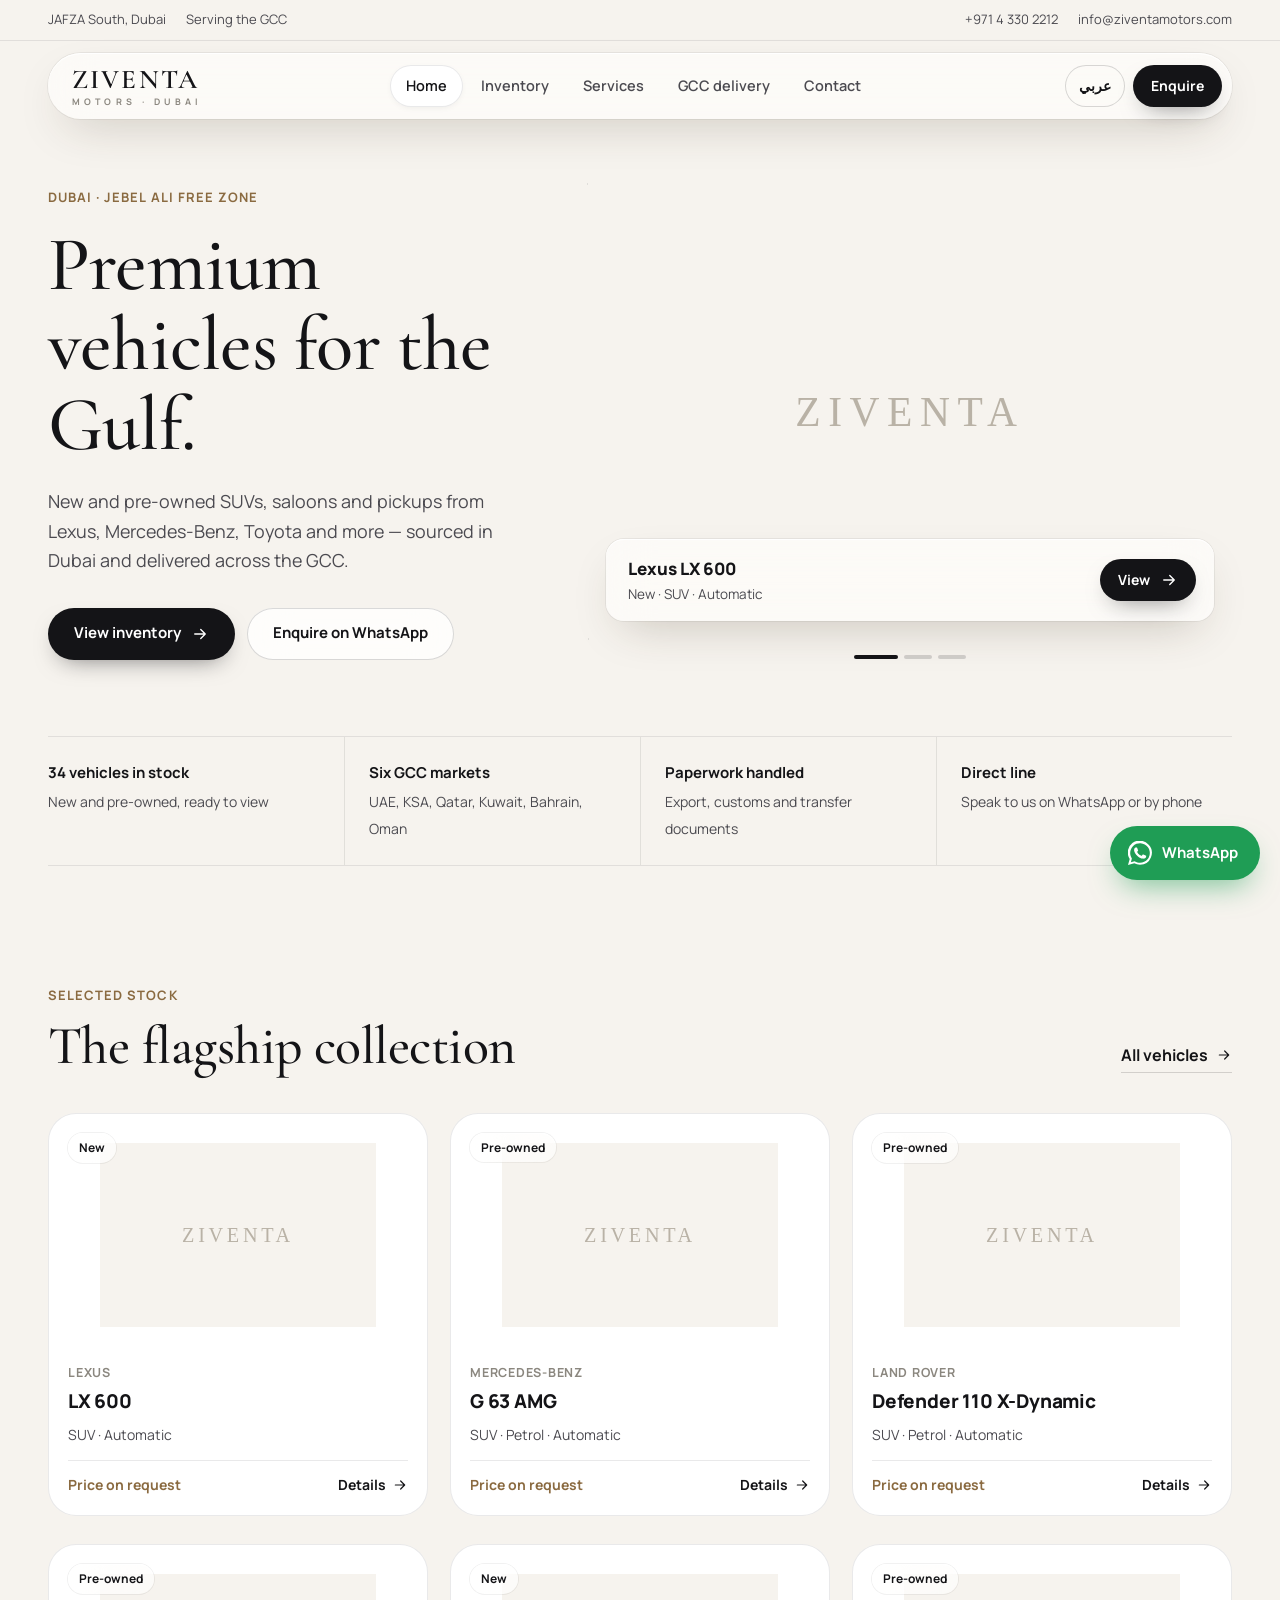
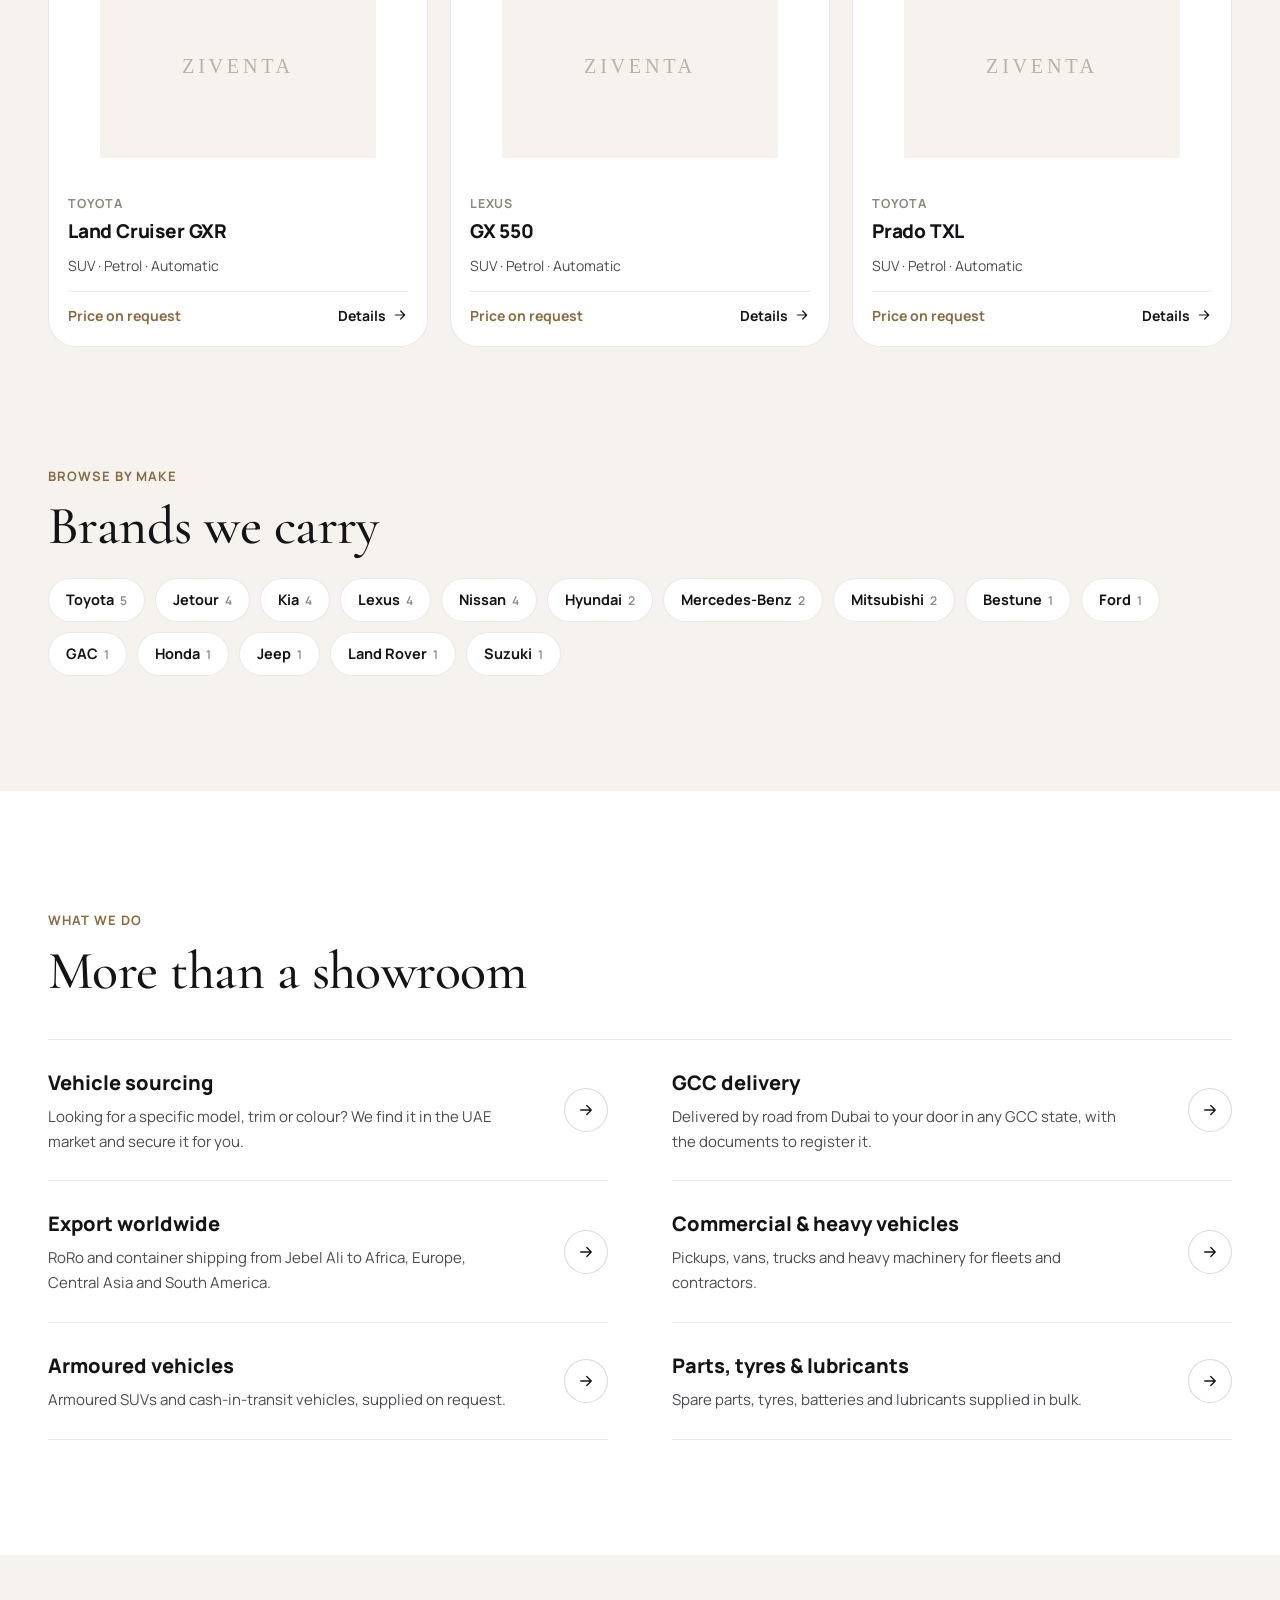
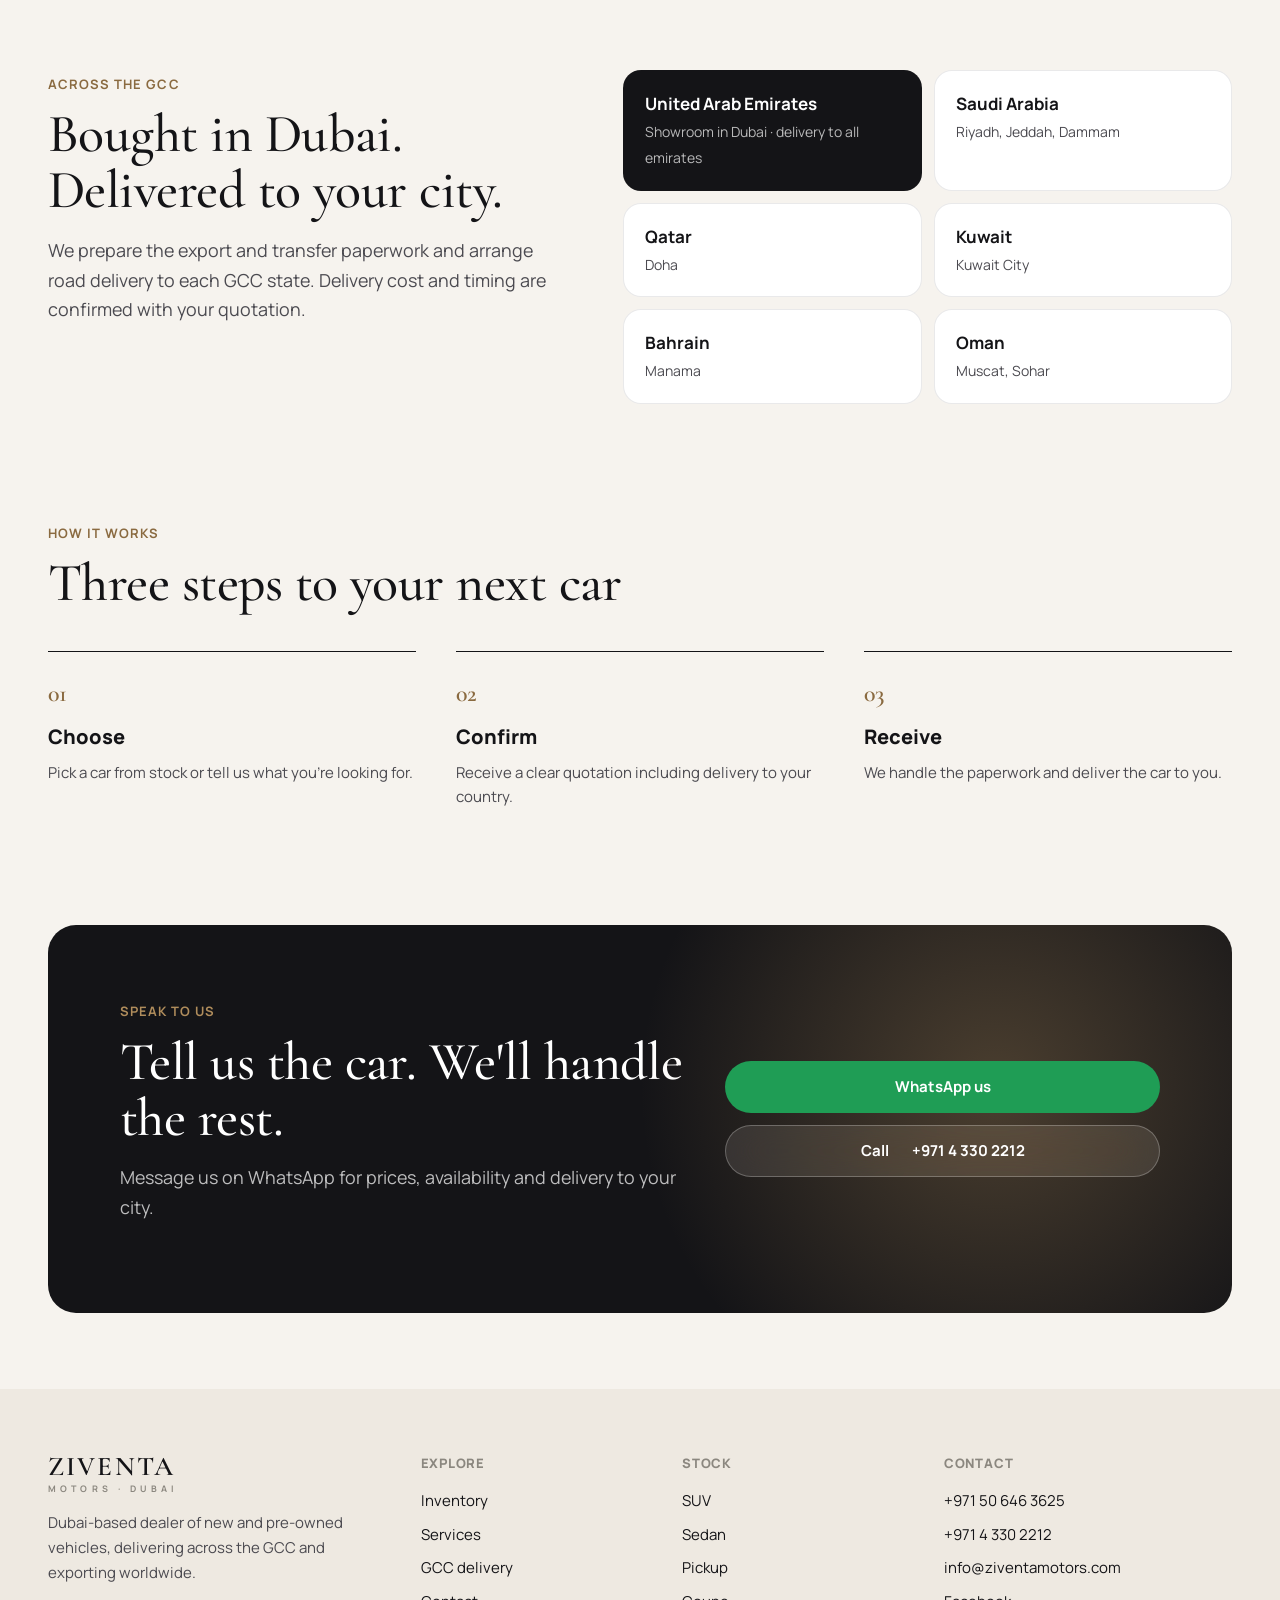
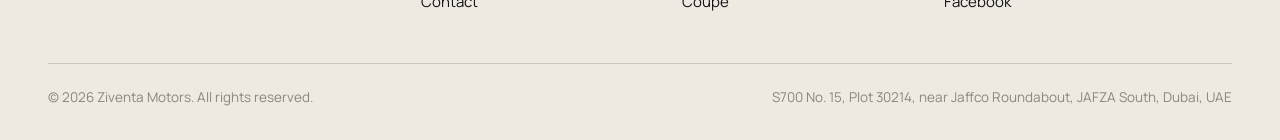
==== commit 9bdd8a8f: "Show Lexus LX 600 first in home hero carousel Co-Authored-By: Claude Opus 5.5 <noreply@anthropic.com" ====
--- a/index.html
+++ b/index.html
@@ -9,7 +9,7 @@
   <link rel="preconnect" href="https://fonts.gstatic.com" crossorigin>
   <link rel="preconnect" href="https://ziventamotors.com" crossorigin>
   <link href="https://fonts.googleapis.com/css2?family=Cormorant+Garamond:wght@500;600&family=Manrope:wght@400;500;600;700;800&family=IBM+Plex+Sans+Arabic:wght@400;500;600;700&family=Noto+Naskh+Arabic:wght@500;600&display=swap" rel="stylesheet">
-  <link rel="stylesheet" href="assets/css/styles.css">
+  <link rel="stylesheet" href="assets/css/styles.css?v=202610031542">
   <title>Ziventa Motors · Premium New &amp; Pre-owned Vehicles in Dubai</title>
   <meta name="description" content="New and pre-owned Lexus, Mercedes-Benz, Toyota, Land Rover and more in Dubai. Delivered across the UAE, Saudi Arabia, Qatar, Kuwait, Bahrain and Oman.">
   <meta property="og:title" content="Ziventa Motors · Dubai">
@@ -111,8 +111,8 @@
       </div>
     </section>
   </main>
-  <script src="assets/js/data.js"></script>
-  <script src="assets/js/i18n.js"></script>
-  <script src="assets/js/app.js"></script>
+  <script src="assets/js/data.js?v=202610031542"></script>
+  <script src="assets/js/i18n.js?v=202610031542"></script>
+  <script src="assets/js/app.js?v=202610031542"></script>
 </body>
 </html>
